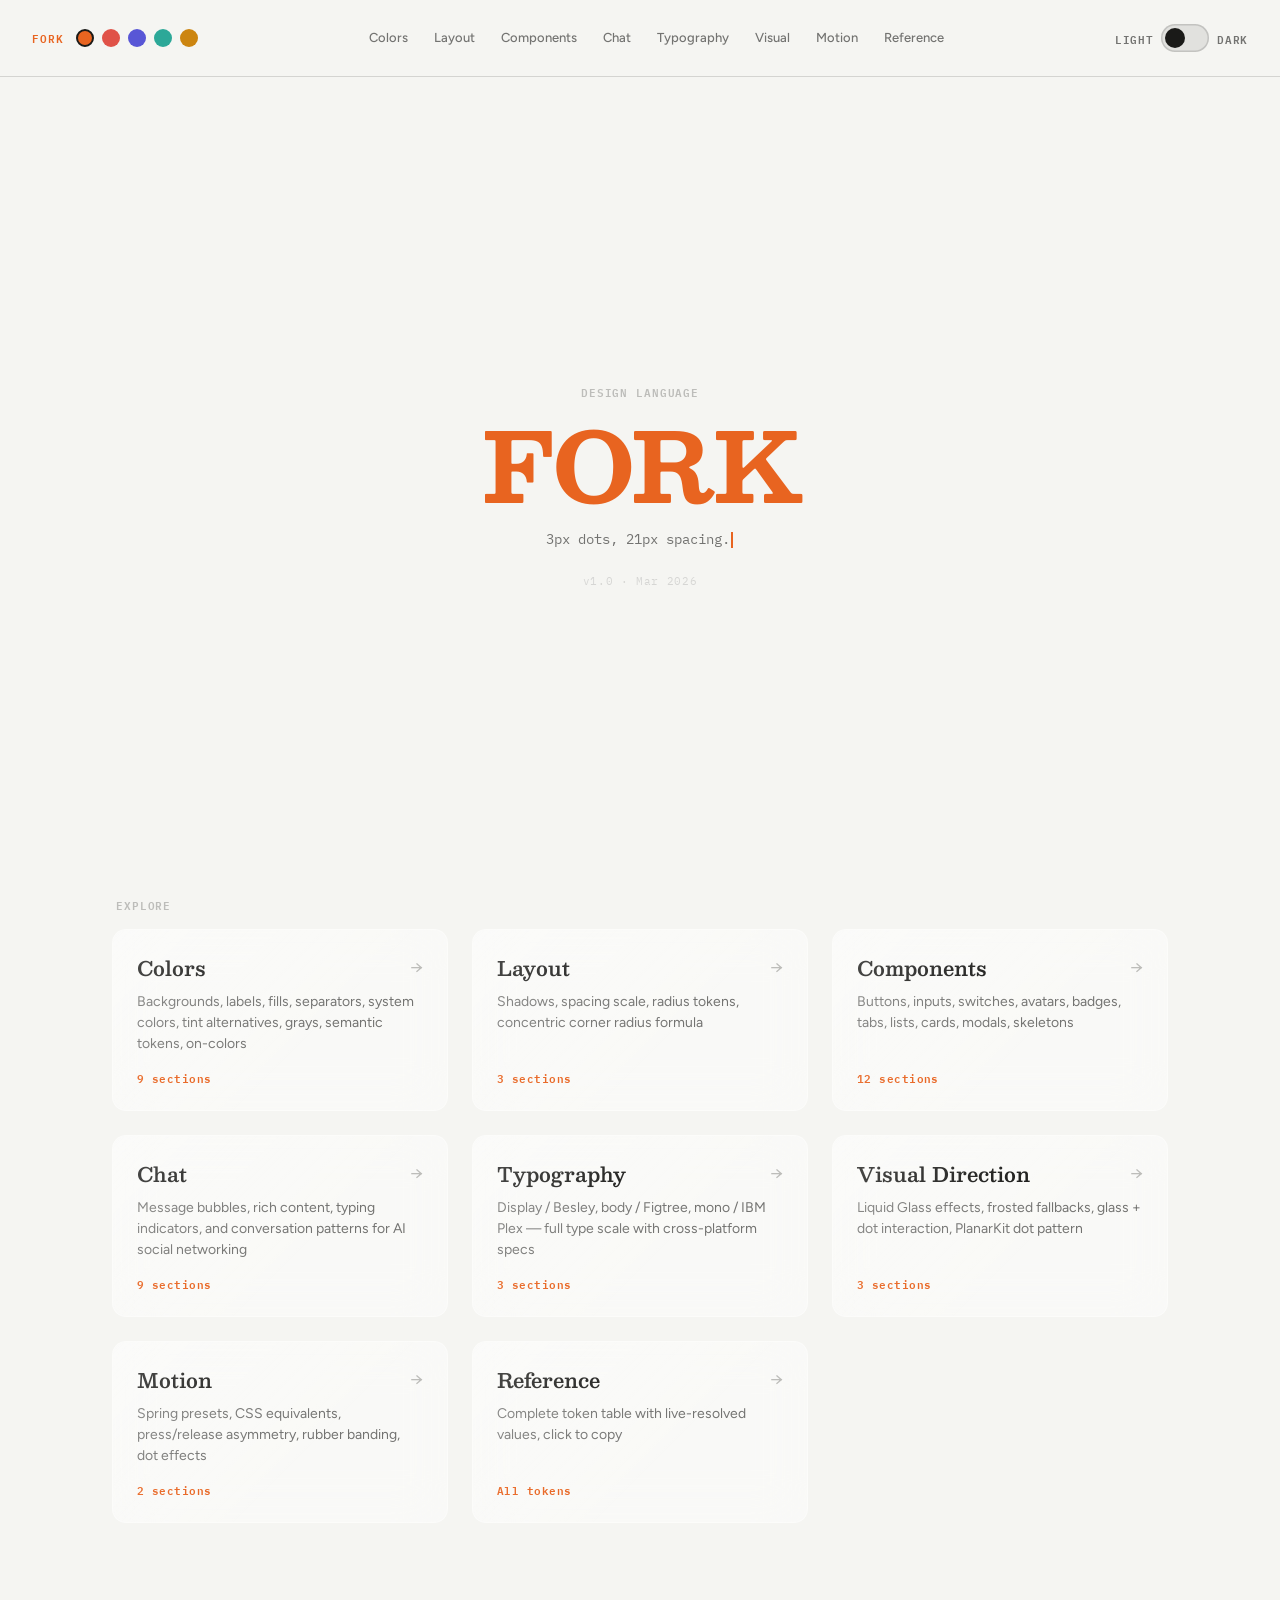
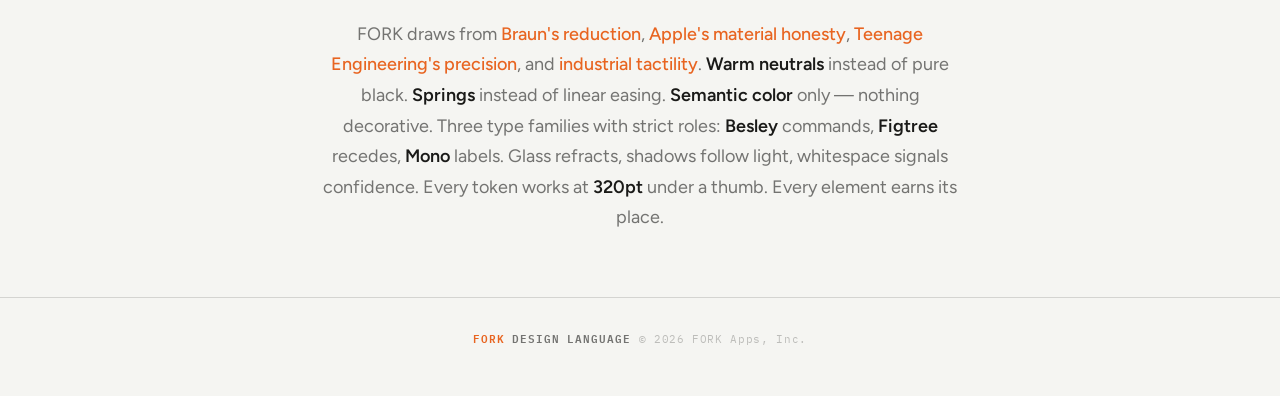
==== index.html @ 1e0029e0 "Landing page hero redesign + header restructure + DNA section - Full-viewport hero with Besley title" ====
<!DOCTYPE html>
<html lang="en" data-theme="light">
<head>
<meta charset="UTF-8">
<meta name="viewport" content="width=device-width, initial-scale=1.0, viewport-fit=cover">
<title>FORK Design Language — iOS + Android + Web</title>
<meta name="description" content="FORK design language — colors, typography, components, motion, and interaction patterns for iOS, Android, and Web.">
<meta name="theme-color" content="#F5F5F2" media="(prefers-color-scheme: light)">
<meta name="theme-color" content="#1A1A18" media="(prefers-color-scheme: dark)">
<link href="https://fonts.googleapis.com/css2?family=Besley:ital,wght@0,400..900;1,400..900&family=Figtree:ital,wght@0,300..700;1,300..700&family=IBM+Plex+Mono:wght@400;500;600;700&display=swap" rel="stylesheet">
<link rel="stylesheet" href="styles.css">
<script>(function(){var t=localStorage.getItem('te-theme');if(!t){t=window.matchMedia('(prefers-color-scheme:dark)').matches?'dark':'light'}document.documentElement.setAttribute('data-theme',t)})()</script>
</head>
<body>

<a href="#main-content" class="skip-link">Skip to content</a>

<canvas id="landing-planar" class="planar-fullscreen" aria-hidden="true"></canvas>

<div class="header">
  <div class="header-left">
    <a href="index.html" class="header-title"><span class="header-title-accent">FORK</span></a>
    <div class="tint-picker" id="tint-picker"></div>
  </div>
  <nav class="top-nav" aria-label="Main navigation">
    <a class="top-nav-link" href="pages/colors.html">Colors</a>
    <a class="top-nav-link" href="pages/layout.html">Layout</a>
    <a class="top-nav-link" href="pages/components.html">Components</a>
    <a class="top-nav-link" href="pages/chat.html">Chat</a>
    <a class="top-nav-link" href="pages/typography.html">Typography</a>
    <a class="top-nav-link" href="pages/visual-direction.html">Visual</a>
    <a class="top-nav-link" href="pages/motion.html">Motion</a>
    <a class="top-nav-link" href="pages/reference.html">Reference</a>
  </nav>
  <div class="header-controls">
    <button class="toggle" onclick="toggleTheme()" aria-label="Toggle theme">
      <span class="toggle-label">Light</span>
      <div class="toggle-track"></div>
      <span class="toggle-label">Dark</span>
    </button>
  </div>
</div>

<main id="main-content">
  <div class="landing-hero">
    <div class="landing-hero-inner">
      <div class="landing-overline">Design Language</div>
      <h1 class="landing-title"><span class="landing-title-accent">FORK</span></h1>
      <div class="landing-typewriter" aria-live="polite" aria-label="Design language topics">
        <span class="landing-typewriter-text" id="typewriter-text"></span><span class="landing-typewriter-cursor" aria-hidden="true"></span>
      </div>
      <div class="landing-version">v1.0 · Mar 2026</div>
    </div>
  </div>

  <div class="landing-container">
  <h2 class="landing-section-overline">Explore</h2>
  <div class="landing-grid">
    <a href="pages/colors.html" class="landing-card" aria-label="Colors — Backgrounds, labels, fills, separators, system colors, tint alternatives, grays, semantic tokens, on-colors">
      <div class="landing-card-label">Colors</div>
      <div class="landing-card-desc">Backgrounds, labels, fills, separators, system colors, tint alternatives, grays, semantic tokens, on-colors</div>
      <div class="landing-card-count">9 sections</div>
    </a>
    <a href="pages/layout.html" class="landing-card" aria-label="Layout — Shadows, spacing scale, radius tokens, concentric corner radius formula">
      <div class="landing-card-label">Layout</div>
      <div class="landing-card-desc">Shadows, spacing scale, radius tokens, concentric corner radius formula</div>
      <div class="landing-card-count">3 sections</div>
    </a>
    <a href="pages/components.html" class="landing-card" aria-label="Components — Buttons, inputs, switches, avatars, badges, tabs, lists, cards, modals, skeletons">
      <div class="landing-card-label">Components</div>
      <div class="landing-card-desc">Buttons, inputs, switches, avatars, badges, tabs, lists, cards, modals, skeletons</div>
      <div class="landing-card-count">12 sections</div>
    </a>
    <a href="pages/chat.html" class="landing-card" aria-label="Chat — Message bubbles, rich content, typing indicators, and conversation patterns">
      <div class="landing-card-label">Chat</div>
      <div class="landing-card-desc">Message bubbles, rich content, typing indicators, and conversation patterns for AI social networking</div>
      <div class="landing-card-count">9 sections</div>
    </a>
    <a href="pages/typography.html" class="landing-card" aria-label="Typography — Display / Besley, body / Figtree, mono / IBM Plex, full type scale with cross-platform specs">
      <div class="landing-card-label">Typography</div>
      <div class="landing-card-desc">Display / Besley, body / Figtree, mono / IBM Plex — full type scale with cross-platform specs</div>
      <div class="landing-card-count">3 sections</div>
    </a>
    <a href="pages/visual-direction.html" class="landing-card" aria-label="Visual Direction — Liquid Glass effects, frosted fallbacks, glass + dot interaction, PlanarKit dot pattern">
      <div class="landing-card-label">Visual Direction</div>
      <div class="landing-card-desc">Liquid Glass effects, frosted fallbacks, glass + dot interaction, PlanarKit dot pattern</div>
      <div class="landing-card-count">3 sections</div>
    </a>
    <a href="pages/motion.html" class="landing-card" aria-label="Motion — Spring presets, CSS equivalents, press/release asymmetry, rubber banding, dot effects">
      <div class="landing-card-label">Motion</div>
      <div class="landing-card-desc">Spring presets, CSS equivalents, press/release asymmetry, rubber banding, dot effects</div>
      <div class="landing-card-count">2 sections</div>
    </a>
    <a href="pages/reference.html" class="landing-card" aria-label="Reference — Complete token table with live-resolved values, click to copy">
      <div class="landing-card-label">Reference</div>
      <div class="landing-card-desc">Complete token table with live-resolved values, click to copy</div>
      <div class="landing-card-count">All tokens</div>
    </a>
  </div>
  </div> <!-- /landing-container -->

  <div class="landing-dna-container">
    <p class="landing-dna">FORK draws from <span class="dna-accent">Braun's reduction</span>, <span class="dna-accent">Apple's material honesty</span>, <span class="dna-accent">Teenage Engineering's precision</span>, and <span class="dna-accent">industrial tactility</span>. <strong>Warm neutrals</strong> instead of pure black. <strong>Springs</strong> instead of linear easing. <strong>Semantic color</strong> only — nothing decorative. Three type families with strict roles: <strong>Besley</strong> commands, <strong>Figtree</strong> recedes, <strong>Mono</strong> labels. Glass refracts, shadows follow light, whitespace signals confidence. Every token works at <strong>320pt</strong> under a thumb. Every element earns its place.</p>
  </div>
</main>

<div class="footer">
  <div class="footer-inner">
    <div class="footer-brand">
      <span class="footer-brand-accent">FORK</span> Design Language
    </div>
    <div class="footer-meta">© 2026 FORK Apps, Inc.</div>
  </div>
</div>

<div class="toast" id="toast" aria-hidden="true">Copied</div>

<script src="planarkit.js"></script>
<script src="scripts.js"></script>
<script>
// Landing page — full-screen PlanarKit background
(function() {
  var cvs = document.getElementById('landing-planar');
  if (!cvs || !window.PlanarKit) return;
  var PK = window.PlanarKit;
  PK.syncColors();
  PK.installThemeObs();

  var sc = PK.create(cvs);
  sc.keepAlive = true;

  // All interaction tracked on document (canvas has pointer-events:none)
  // Events pass through to links/cards — no preventDefault on interactive elements
  var hoverField = null, activeField = null, holdTimer = null, downPos = null;
  function pos(e) {
    var r = cvs.getBoundingClientRect();
    var s = e.touches ? (e.touches[0] || e.changedTouches[0]) : e;
    return {x: s.clientX - r.left, y: s.clientY - r.top};
  }

  document.addEventListener('mousemove', function(e) {
    var p = pos(e);
    if (!hoverField) { hoverField = sc.addField(p.x, p.y, 'attract', 0.4, 0, true, 160, 0.3); }
    hoverField.x = p.x; hoverField.y = p.y;
    if (activeField && activeField !== hoverField) { activeField.x = p.x; activeField.y = p.y; }
    PK.wake(sc);
  });

  function onDown(e) {
    var p = pos(e); downPos = p;
    sc.addRipple(p.x, p.y, 1, 13, 10, 3);
    holdTimer = setTimeout(function() {
      holdTimer = null;
      if (hoverField) { hoverField.str = 0.8; activeField = hoverField; }
      else if (downPos) { activeField = sc.addField(downPos.x, downPos.y, 'attract', 0.8, 0, true, 180, 0.3); }
      PK.wake(sc);
    }, 300);
    PK.wake(sc);
  }

  function onUp() {
    if (holdTimer) { clearTimeout(holdTimer); holdTimer = null; }
    if (activeField) {
      if (activeField === hoverField) hoverField.str = 0.4;
      else { activeField.held = false; activeField.life = 0; }
      activeField = null;
    }
    downPos = null;
  }

  document.addEventListener('mousedown', onDown);
  document.addEventListener('mouseup', onUp);
  document.addEventListener('touchstart', onDown, {passive: true});
  document.addEventListener('touchend', onUp, {passive: true});
  document.addEventListener('touchcancel', onUp, {passive: true});

  // Ambient color waves
  var ambTimer = 0, ambNext = 4 + Math.random() * 6;
  var base = sc.step.bind(sc);
  sc.step = function(dt) {
    ambTimer += dt;
    if (ambTimer >= ambNext) {
      ambTimer = 0; ambNext = 4 + Math.random() * 6;
      var ax = sc.W * 0.1 + Math.random() * sc.W * 0.8;
      var ay = sc.H * 0.1 + Math.random() * sc.H * 0.8;
      var ac = PK.ambientPalette[Math.floor(Math.random() * PK.ambientPalette.length)];
      sc.addColorEffect(ax, ay, Math.random() > 0.5 ? 'bloom' : 'ring', ac, 2.5, Math.random() > 0.5 ? 200 : 120, 5);
    }
    return base(dt);
  };

  function resize() {
    sc.W = window.innerWidth; sc.H = window.innerHeight;
    cvs.width = Math.round(sc.W * sc.dpr); cvs.height = Math.round(sc.H * sc.dpr);
    sc.buildGrid(); sc.render(); PK.wake(sc);
  }
  window.addEventListener('resize', resize);
  new IntersectionObserver(function(ents) { ents.forEach(function(en) { if (en.isIntersecting) { PK.syncColors(); resize(); } }); }, {threshold: 0.01}).observe(cvs);
  resize();

  // Click on FORK title → PlanarKit ripple from title center
  var title = document.querySelector('.landing-title');
  if (title) {
    title.addEventListener('click', function() {
      var r = cvs.getBoundingClientRect();
      var t = title.getBoundingClientRect();
      var cx = t.left + t.width / 2 - r.left;
      var cy = t.top + t.height / 2 - r.top;
      sc.addRipple(cx, cy, 1.2, 15, 12, 4);
      PK.wake(sc);
    });
  }
})();

// Typewriter — character-by-character reveal with cursor
(function() {
  var el = document.getElementById('typewriter-text');
  if (!el) return;
  var phrases = [
    '#1A1A18, not #000000.',
    '42px Besley Bold.',
    'cubic-bezier(0.2, 0, 0, 1)',
    '3px dots, 21px spacing.',
    'var(--tint): #E86420',
    '44pt minimum tap target.',
    'iOS \u00b7 Android \u00b7 Web'
  ];
  var pi = Math.floor(Math.random() * phrases.length), ci = 0, deleting = false, pause = 0;
  var typeSpeed = 52, deleteSpeed = 28, holdTime = 2200, pauseTime = 400;

  function tick() {
    if (pause > 0) { pause--; requestAnimationFrame(tick); return; }
    var phrase = phrases[pi];
    if (!deleting) {
      ci++;
      el.textContent = phrase.substring(0, ci);
      if (ci >= phrase.length) { pause = Math.round(holdTime / 16); deleting = true; }
      else { setTimeout(tick, typeSpeed + Math.random() * 30); return; }
    } else {
      ci--;
      el.textContent = phrase.substring(0, ci);
      if (ci <= 0) {
        deleting = false;
        pi = (pi + 1) % phrases.length;
        pause = Math.round(pauseTime / 16);
      } else { setTimeout(tick, deleteSpeed + Math.random() * 12); return; }
    }
    requestAnimationFrame(tick);
  }
  tick();
})();
</script>
</body>
</html>
---- styles.css ----
/* ── Reset ── */
*, *::before, *::after { margin: 0; padding: 0; box-sizing: border-box; }

/* ── Skip Link ── */
.skip-link {
  position: absolute;
  top: -100%;
  left: var(--space16);
  padding: var(--space8) var(--space16);
  background: var(--tint);
  color: var(--onLight);
  border-radius: var(--radius6);
  z-index: 200;
  font-family: var(--fontBody);
  font-size: var(--typeFootnote);
  font-weight: 600;
  text-decoration: none;
}

.skip-link:focus {
  top: var(--space8);
}

/* ── No Transition (instant theme toggle) ── */
.no-transition,
.no-transition *,
.no-transition *::before,
.no-transition *::after {
  transition-duration: 0s !important;
}
/* Toggle thumb should still animate with spring during theme change */
.no-transition .toggle-track::after {
  transition-duration: 0.4s !important;
}

/* ── Light Theme ── */
:root, [data-theme="light"] {
  /* Backgrounds — Base */
  --systemBackground: #FFFFFF;
  --secondarySystemBackground: #F5F5F2;
  --tertiarySystemBackground: #EAEAE6;

  /* Backgrounds — Elevated */
  --systemBackgroundElevated: #FFFFFF;
  --secondarySystemBackgroundElevated: #F5F5F2;
  --tertiarySystemBackgroundElevated: #EAEAE6;

  /* Backgrounds — Grouped */
  --systemGroupedBackground: #F5F5F2;
  --secondarySystemGroupedBackground: #FFFFFF;
  --tertiarySystemGroupedBackground: #F5F5F2;

  /* Backgrounds — Grouped Elevated */
  --systemGroupedBackgroundElevated: #F5F5F2;
  --secondarySystemGroupedBackgroundElevated: #FFFFFF;
  --tertiarySystemGroupedBackgroundElevated: #F5F5F2;

  /* Labels */
  --label: #1A1A18;
  --secondaryLabel: #737371;
  --tertiaryLabel: #BDBDBA;
  --quaternaryLabel: #D6D6D4;

  /* Fills */
  --systemFill: rgba(26, 26, 24, 0.09);
  --secondarySystemFill: rgba(26, 26, 24, 0.065);
  --tertiarySystemFill: rgba(26, 26, 24, 0.04);
  --quaternarySystemFill: rgba(26, 26, 24, 0.02);

  /* Separators */
  --separator: rgba(26, 26, 24, 0.15);
  --opaqueSeparator: #D4D4D0;

  /* System Colors */
  --systemRed: #CE2021;
  --systemOrange: #FA5B1C;
  --systemYellow: #E5AC00;
  --systemGreen: #1AA167;
  --systemBlue: #1270B8;
  --systemPink: #FF106A;
  --systemGray: #8E8E8C;
  --systemGray2: #AEAEAC;
  --systemGray3: #C7C7C4;
  --systemGray4: #D1D1CE;
  --systemGray5: #E0E0DC;
  --systemGray6: #F0F0EC;

  /* On-Colors (text on filled backgrounds) */
  --onLight: #FFFFFF;
  --onDark: #1A1A18;

  /* Tint */
  --tint: #E86420;

  /* Tint Alternatives */
  --tintOrange: #E86420;
  --tintCoral: #E05248;
  --tintIndigo: #5856D6;
  --tintTeal: #2CA898;
  --tintAmber: #CC8510;

  /* Semantic */
  --link: #1270B8;
  --destructive: #CE2021;
  --success: #1AA167;
  --warning: #E5AC00;
  --disabled: #C7C7C4;
  --disabledLabel: #AEAEAC;
  --selection: rgba(232, 100, 32, 0.14);
  --badge: #CE2021;
  --skeleton: rgba(26, 26, 24, 0.06);

  /* Shadows — soft, diffuse */
  --shadowSmall: 0 1px 4px rgba(26, 26, 24, 0.03), 0 1px 2px rgba(26, 26, 24, 0.02);
  --shadowMedium: 0 4px 16px rgba(26, 26, 24, 0.04), 0 2px 4px rgba(26, 26, 24, 0.02);
  --shadowLarge: 0 12px 48px rgba(26, 26, 24, 0.06), 0 4px 12px rgba(26, 26, 24, 0.02);

  /* Dot Pattern */
  --dotIdle: rgba(26, 26, 24, 0.05);
  --dotTap: rgba(26, 26, 24, 0.17);
  --dotField: rgba(26, 26, 24, 0.30);

  /* Spacing */
  --space2: 2px;
  --space4: 4px;
  --space8: 8px;
  --space12: 12px;
  --space16: 16px;
  --space24: 24px;
  --space32: 32px;
  --space48: 48px;
  --space64: 64px;

  /* Radius — use with cornerCurve: continuous */
  --radius6: 6px;
  --radius10: 10px;
  --radius14: 14px;
  --radius20: 20px;
  --radius24: 24px;
  --radiusFull: 9999px;

  /* Chat — bubble geometry */
  --chatBubbleRadius: 18px;
  --chatTailRadius: 6px;

  /* Border — softer than separator, for card/component outlines */
  --border: rgba(26, 26, 24, 0.08);

  /* Motion — timing functions */
  --easeFluent: cubic-bezier(0.2, 0, 0, 1);
  --easeSpring: cubic-bezier(0.34, 1.56, 0.64, 1);
  --easeStandard: cubic-bezier(0.4, 0, 0.2, 1);

  /* Typography — font families */
  --fontDisplay: 'Besley', serif;
  --fontBody: 'Figtree', sans-serif;
  --fontMono: 'IBM Plex Mono', monospace;

  /* Typography Scale — sizes (single source of truth for the type scale) */
  --typeXlTitle2: 42px;
  --typeXlTitle: 36px;
  --typeLargeTitle: 34px;
  --typeTitle1: 28px;
  --typeTitle2: 22px;
  --typeTitle3: 20px;
  --typeHeadline: 17px;
  --typeBody: 18px;
  --typeCallout: 17px;
  --typeSubheadline: 16px;
  --typeFootnote: 14px;
  --typeCaption1: 13px;
  --typeCaption2: 12px;
  --typeCode: 14px;
  --typeOverline: 11px;

  /* Text shadow — for light text on colored fills */
  --textShadowOnFill: 0 1px 3px rgba(26, 26, 24, 0.3);

  /* Glass — specular highlight (white light source) */
  --glassSpecular: rgba(255, 255, 255, 0.25);
  --glassSpecularEdge: rgba(255, 255, 255, 0.05);
  --glassHighlight: rgba(255, 255, 255, 0.5);
  --glassShadow: rgba(26, 26, 24, 0.06);

  /* Glass card surfaces — liquid glass tier */
  --glassCardBg: rgba(255, 255, 255, 0.45);
  --glassCardBorder: rgba(255, 255, 255, 0.35);

  /* Glass card surfaces — frosted fallback tier */
  --glassFrostedBg: rgba(255, 255, 255, 0.28);
  --glassFrostedBorder: rgba(255, 255, 255, 0.2);

  /* Layout */
  --containerMaxWidth: 1120px;
  --headerHeight: 76px;

  /* Dot grid */
  --dotGridSize: 21px;
  --dotGridOffset: 10.5px;
  --dotRadius: 1.5px;

}

/* ── Dark Theme ── */
[data-theme="dark"] {
  /* Backgrounds — Base */
  --systemBackground: #1A1A18;
  --secondarySystemBackground: #252524;
  --tertiarySystemBackground: #323230;

  /* Backgrounds — Elevated */
  --systemBackgroundElevated: #252524;
  --secondarySystemBackgroundElevated: #323230;
  --tertiarySystemBackgroundElevated: #3E3E3C;

  /* Backgrounds — Grouped */
  --systemGroupedBackground: #141412;
  --secondarySystemGroupedBackground: #1A1A18;
  --tertiarySystemGroupedBackground: #252524;

  /* Backgrounds — Grouped Elevated */
  --systemGroupedBackgroundElevated: #1A1A18;
  --secondarySystemGroupedBackgroundElevated: #252524;
  --tertiarySystemGroupedBackgroundElevated: #323230;

  /* Labels */
  --label: #F5F5F2;
  --secondaryLabel: #9E9E9C;
  --tertiaryLabel: #545452;
  --quaternaryLabel: #3E3E3C;

  /* Fills */
  --systemFill: rgba(245, 245, 242, 0.11);
  --secondarySystemFill: rgba(245, 245, 242, 0.08);
  --tertiarySystemFill: rgba(245, 245, 242, 0.05);
  --quaternarySystemFill: rgba(245, 245, 242, 0.03);

  /* Separators */
  --separator: rgba(245, 245, 242, 0.15);
  --opaqueSeparator: #3E3E3C;

  /* System Colors */
  --systemRed: #E84142;
  --systemOrange: #FF6D33;
  --systemYellow: #FFD03A;
  --systemGreen: #22C07A;
  --systemBlue: #1A8DE0;
  --systemPink: #FF3380;
  --systemGray: #9E9E9C;
  --systemGray2: #7C7C7A;
  --systemGray3: #5A5A58;
  --systemGray4: #484846;
  --systemGray5: #3A3A38;
  --systemGray6: #282826;

  /* On-Colors (text on filled backgrounds) — invariant across themes */
  --onLight: #FFFFFF;
  --onDark: #1A1A18;

  /* Tint */
  --tint: #F07030;

  /* Tint Alternatives */
  --tintOrange: #F07030;
  --tintCoral: #F06060;
  --tintIndigo: #7B79FF;
  --tintTeal: #38C8B8;
  --tintAmber: #E8A028;

  /* Semantic */
  --link: #1A8DE0;
  --destructive: #E84142;
  --success: #22C07A;
  --warning: #FFD03A;
  --disabled: #484846;
  --disabledLabel: #5A5A58;
  --selection: rgba(240, 112, 48, 0.18);
  --badge: #E84142;
  --skeleton: rgba(245, 245, 242, 0.06);

  /* Shadows — warm base, higher opacity for dark surfaces */
  --shadowSmall: 0 1px 4px rgba(20, 20, 18, 0.16), 0 1px 2px rgba(20, 20, 18, 0.10);
  --shadowMedium: 0 4px 16px rgba(20, 20, 18, 0.22), 0 2px 4px rgba(20, 20, 18, 0.10);
  --shadowLarge: 0 12px 48px rgba(20, 20, 18, 0.28), 0 4px 12px rgba(20, 20, 18, 0.10);

  /* Dot Pattern */
  --dotIdle: rgba(245, 245, 242, 0.02);
  --dotTap: rgba(245, 245, 242, 0.10);
  --dotField: rgba(245, 245, 242, 0.18);

  /* Border */
  --border: rgba(245, 245, 242, 0.08);

  /* Glass — specular highlight */
  --glassSpecular: rgba(255, 255, 255, 0.08);
  --glassSpecularEdge: rgba(255, 255, 255, 0.02);
  --glassHighlight: rgba(255, 255, 255, 0.06);
  --glassShadow: rgba(20, 20, 18, 0.3);

  /* Text shadow — for light text on colored fills (dark mode: higher opacity) */
  --textShadowOnFill: 0 1px 3px rgba(20, 20, 18, 0.45);

  /* Glass card surfaces — liquid glass tier */
  --glassCardBg: rgba(255, 255, 255, 0.06);
  --glassCardBorder: rgba(255, 255, 255, 0.08);

  /* Glass card surfaces — frosted fallback tier */
  --glassFrostedBg: rgba(255, 255, 255, 0.04);
  --glassFrostedBorder: rgba(255, 255, 255, 0.06);

}

/* ── Typography Utilities ── */
/* Reusable type scale classes — use in HTML to apply scale steps directly */
.text-overline {
  font-family: var(--fontMono);
  font-size: var(--typeOverline);
  font-weight: 600;
  letter-spacing: 0.08em;
  text-transform: uppercase;
  line-height: 1.2;
}

/* ── Tag ── */
.tag {
  display: inline-flex;
  align-items: center;
  font-family: var(--fontMono);
  font-size: var(--typeOverline);
  font-weight: 700;
  letter-spacing: 0.06em;
  text-transform: uppercase;
  padding: var(--space2) var(--space8);
  border-radius: var(--radius6);
  vertical-align: baseline;
  position: relative;
  top: -0.1em;
  line-height: 1.2;
  white-space: nowrap;
}

/* Filled — semantic color variants (tinted fill + colored text for contrast) */
.tag--ios { background: color-mix(in srgb, var(--systemBlue) 15%, transparent); color: var(--systemBlue); }
.tag--android { background: color-mix(in srgb, var(--systemGreen) 15%, transparent); color: var(--systemGreen); }
.tag--web { background: color-mix(in srgb, var(--systemOrange) 15%, transparent); color: var(--systemOrange); }
.tag--all { background: var(--systemFill); color: var(--secondaryLabel); }
.tag--tint { background: var(--tint); color: var(--onLight); }
.tag--destructive { background: var(--destructive); color: var(--onLight); }

/* Subtle — fill background, no bold color */
.tag--fill { background: var(--systemFill); color: var(--secondaryLabel); }

/* Outline — border only */
.tag--outline { background: transparent; color: var(--secondaryLabel); border: 1px solid var(--separator); }

/* ── Typography ── */
body {
  font-family: var(--fontBody);
  font-size: var(--typeFootnote); /* UI chrome at footnote size; content uses body token (18px) via .prose */
  line-height: 1.45;
  background: var(--systemGroupedBackground);
  color: var(--label);
  -webkit-font-smoothing: antialiased;
}

/* ── Header ── */
.header {
  position: sticky;
  top: 0;
  z-index: 100;
  display: flex;
  align-items: center;
  justify-content: space-between;
  gap: var(--space16);
  padding: var(--space16) max(var(--space32), env(safe-area-inset-right)) var(--space16) max(var(--space32), env(safe-area-inset-left));
  padding-top: max(var(--space16), env(safe-area-inset-top));
  /* Opaque surface — chrome is quiet, content is loud */
  background: var(--systemGroupedBackground);
  border-bottom: 1px solid var(--separator);
  transition: background 0.25s var(--easeFluent), border-color 0.25s var(--easeFluent);
}

.header-left {
  display: flex;
  align-items: center;
  gap: var(--space12);
  flex-shrink: 0;
}

.header-title {
  font-family: var(--fontMono);
  font-size: var(--typeOverline);
  font-weight: 600;
  letter-spacing: 0.08em;
  text-transform: uppercase;
  color: var(--label);
  text-decoration: none;
  flex-shrink: 0;
}

.header-title-accent {
  color: var(--tint);
}

a.header-title:hover {
  color: var(--label);
}

/* ── Top Navigation ── */
.top-nav {
  display: flex;
  align-items: center;
  gap: var(--space2);
}

.top-nav-link {
  font-family: var(--fontBody);
  font-size: var(--typeCaption1);
  font-weight: 500;
  color: var(--secondaryLabel);
  text-decoration: none;
  padding: var(--space12) var(--space12);
  min-height: 44px;
  display: inline-flex;
  align-items: center;
  border-radius: var(--radiusFull);
  transition: color 0.18s var(--easeStandard), background 0.18s var(--easeStandard);
  white-space: nowrap;
}

.top-nav-link:hover {
  color: var(--label);
  background: var(--systemFill);
}

.top-nav-link.active {
  color: var(--tint);
  font-weight: 600;
}

.header-controls {
  display: flex;
  align-items: center;
  gap: var(--space16);
  flex-shrink: 0;
}

/* ── Theme Toggle ── */
.toggle {
  display: flex;
  align-items: center;
  gap: var(--space8);
  font-family: var(--fontMono);
  font-size: var(--typeOverline);
  font-weight: 600;
  letter-spacing: 0.06em;
  text-transform: uppercase;
  color: var(--secondaryLabel);
  cursor: pointer;
  user-select: none;
  background: none;
  border: none;
  padding: var(--space8) 0;
  min-height: 44px;
}

.toggle:focus-visible {
  outline: none;
  box-shadow: 0 0 0 3px color-mix(in srgb, var(--systemBlue) 21%, transparent);
  border-radius: var(--radius6);
}

.toggle-track {
  position: relative;
  width: 48px;
  height: 28px;
  background: var(--systemFill);
  border-radius: var(--radiusFull);
  border: none;
  box-shadow: inset 0 0 0 1.5px var(--separator);
  transition: background 0.25s var(--easeFluent), box-shadow 0.25s var(--easeFluent);
}

.toggle-track::after {
  content: "";
  position: absolute;
  top: 4px;
  left: 4px;
  width: 20px;
  height: 20px;
  background: var(--label);
  border-radius: 50%;
  transition: transform 0.4s var(--easeSpring);
}

[data-theme="dark"] .toggle-track {
  background: var(--tint);
  box-shadow: none;
}

[data-theme="dark"] .toggle-track::after {
  transform: translateX(20px);
  background: var(--onLight);
}

/* ── Tint Picker ── */
.tint-picker {
  display: flex;
  align-items: center;
  gap: var(--space8);
}

.tint-dot {
  width: 18px;
  height: 18px;
  border-radius: 50%;
  border: 2px solid transparent;
  cursor: pointer;
  transition: border-color 0.18s var(--easeStandard), transform 0.18s var(--easeStandard);
  position: relative;
  /* 44px min tap target via invisible hit area */
  padding: 0;
}

.tint-dot::before {
  content: "";
  position: absolute;
  top: 50%;
  left: 50%;
  width: 44px;
  height: 44px;
  transform: translate(-50%, -50%);
}

.tint-dot:hover { transform: scale(1.15); }
.tint-dot:focus-visible { outline: none; box-shadow: 0 0 0 3px color-mix(in srgb, var(--systemBlue) 21%, transparent); }
.tint-dot.active { border-color: var(--label); }

/* ── Layout ── */
.page-layout {
  display: flex;
  min-height: 100vh;
}

.page-main {
  flex: 1;
  display: flex;
  flex-direction: column;
  min-width: 0;
}

.sidebar {
  position: sticky;
  top: var(--headerHeight);
  align-self: flex-start;
  width: 220px;
  min-width: 220px;
  height: calc(100vh - var(--headerHeight));
  overflow-y: auto;
  padding: var(--space16) var(--space12) var(--space32) var(--space12);
  border-right: 1px solid var(--separator);
  background: var(--systemGroupedBackground);
  transition: background 0.25s var(--easeFluent), border-color 0.25s var(--easeFluent);
  scrollbar-width: none;
  -ms-overflow-style: none;
}

.sidebar::-webkit-scrollbar { display: none; }

.sidebar-group {
  margin-bottom: var(--space16);
}

.sidebar-group-label {
  font-family: var(--fontMono);
  font-size: var(--typeOverline);
  font-weight: 600;
  letter-spacing: 0.08em;
  text-transform: uppercase;
  color: var(--secondaryLabel);
  padding: var(--space4) var(--space8);
  margin-bottom: var(--space2);
}

.sidebar-link {
  display: flex;
  align-items: center;
  font-family: var(--fontBody);
  font-size: var(--typeCaption1);
  font-weight: 400;
  color: var(--secondaryLabel);
  text-decoration: none;
  padding: var(--space8) var(--space8);
  min-height: 44px;
  border-radius: var(--radius6);
  transition: color 0.18s var(--easeStandard), background 0.18s var(--easeStandard);
  line-height: 1.4;
  letter-spacing: 0.01em;
}

.sidebar-link:hover {
  color: var(--label);
  background: var(--systemFill);
}

.sidebar-link.active {
  color: var(--tint);
  font-weight: 600;
}

.sidebar-link--nested {
  padding-left: var(--space24);
  font-size: var(--typeCaption2);
  min-height: 44px;
}

.container {
  flex: 1;
  max-width: var(--containerMaxWidth);
  margin: 0 auto;
  padding: var(--space32);
  min-width: 0;
  width: 100%;
}

.section {
  margin-bottom: var(--space48);
  scroll-margin-top: calc(var(--headerHeight) + var(--space16));
}

.page-title {
  font-family: var(--fontDisplay);
  font-size: var(--typeTitle1);
  font-weight: 700;
  color: var(--label);
  line-height: 1.21;
  letter-spacing: -0.01em;
  margin-bottom: var(--space8);
}

.page-subtitle {
  font-family: var(--fontBody);
  font-size: var(--typeSubheadline);
  color: var(--secondaryLabel);
  line-height: 1.5;
  margin-bottom: var(--space48);
}

.section-title {
  font-family: var(--fontDisplay);
  font-size: var(--typeTitle3);
  font-weight: 600;
  line-height: 1.3;
  letter-spacing: 0;
  text-transform: none;
  color: var(--label);
  margin-bottom: var(--space16);
}

@media (max-width: 900px) {
  .sidebar { display: none; }
  .header {
    flex-wrap: wrap;
    padding: max(var(--space12), env(safe-area-inset-top)) max(var(--space16), env(safe-area-inset-right)) var(--space12) max(var(--space16), env(safe-area-inset-left));
    gap: var(--space8);
  }
  /* Header wraps at mobile — extra scroll-margin to account for taller nav */
  .section {
    scroll-margin-top: calc(var(--headerHeight) + var(--space48));
  }
  .top-nav {
    order: 3;
    width: 100%;
    overflow-x: auto;
    -webkit-overflow-scrolling: touch;
    scrollbar-width: none;
    gap: var(--space2);
    padding-top: var(--space4);
    mask-image: linear-gradient(to right, black calc(100% - 32px), transparent);
    -webkit-mask-image: linear-gradient(to right, black calc(100% - 32px), transparent);
  }
  .top-nav::-webkit-scrollbar { display: none; }
  .container {
    padding: var(--space24) max(var(--space16), env(safe-area-inset-right)) var(--space24) max(var(--space16), env(safe-area-inset-left));
  }
  .landing-hero {
    min-height: calc(70vh - 60px);
    min-height: calc(70dvh - 60px);
  }
  .landing-title {
    font-size: clamp(36px, 12vw, 64px);
  }
  .landing-container {
    padding: 0 max(var(--space16), env(safe-area-inset-right)) var(--space32) max(var(--space16), env(safe-area-inset-left));
  }
}

@media (max-width: 720px) {
  .section {
    margin-bottom: var(--space32);
  }
  .page-subtitle {
    margin-bottom: var(--space32);
  }
}

/* ── Card ── */
.card {
  background: var(--secondarySystemGroupedBackground);
  border: 1px solid var(--border);
  border-radius: var(--radius14);
  overflow: hidden;
  box-shadow: var(--shadowSmall);
  transition: background 0.25s var(--easeFluent), border-color 0.25s var(--easeFluent), box-shadow 0.25s var(--easeFluent);
}

.card + .card {
  margin-top: var(--space12);
}
.card-grid .card + .card {
  margin-top: 0;
}

/* ── Swatch Row ── */
.swatch-row {
  display: flex;
  align-items: center;
  padding: 0 var(--space24);
  height: 56px;
  border-bottom: 1px solid var(--separator);
  transition: background 0.18s var(--easeStandard);
  cursor: pointer;
}

.swatch-row:last-child {
  border-bottom: none;
}

.swatch-row:focus-visible {
  outline: none;
  box-shadow: inset 0 0 0 2px color-mix(in srgb, var(--systemBlue) 21%, transparent);
}

.swatch-row:hover {
  background: var(--quaternarySystemFill);
}

.swatch-color {
  width: 32px;
  height: 32px;
  border-radius: var(--radius10);
  flex-shrink: 0;
  border: 1px solid var(--border);
  position: relative;
  cursor: pointer;
  transition: transform 0.18s var(--easeStandard);
}

.swatch-color:hover {
  transform: scale(1.1);
}

.swatch-color.checkerboard {
  background-image:
    linear-gradient(45deg, var(--systemGray3) 25%, transparent 25%),
    linear-gradient(-45deg, var(--systemGray3) 25%, transparent 25%),
    linear-gradient(45deg, transparent 75%, var(--systemGray3) 75%),
    linear-gradient(-45deg, transparent 75%, var(--systemGray3) 75%);
  background-size: 8px 8px;
  background-position: 0 0, 0 4px, 4px -4px, -4px 0px;
}

.swatch-color .inner {
  position: absolute;
  inset: 0;
  border-radius: var(--radius10);
}

.swatch-info {
  flex: 1;
  margin-left: var(--space16);
  display: flex;
  align-items: baseline;
  gap: var(--space8);
}

.swatch-name {
  font-family: var(--fontMono);
  font-size: var(--typeCaption1);
  font-weight: 600;
  color: var(--label);
  white-space: nowrap;
}

.swatch-value {
  font-family: var(--fontMono);
  font-size: var(--typeOverline);
  color: var(--secondaryLabel);
  margin-left: auto;
  white-space: nowrap;
  cursor: pointer;
  padding: var(--space2) var(--space4);
  border-radius: var(--radius6);
  transition: background 0.18s var(--easeStandard), color 0.18s var(--easeStandard);
}

.swatch-value:hover {
  background: var(--systemFill);
  color: var(--secondaryLabel);
}

.swatch-value.copied {
  background: var(--tint);
  color: var(--onLight);
}

/* ── Background Context Cards ── */
.context-grid {
  display: grid;
  grid-template-columns: repeat(2, 1fr);
  gap: var(--space12);
}

@media (max-width: 720px) {
  .context-grid {
    grid-template-columns: 1fr;
  }
}

.context-card {
  border-radius: var(--radius14);
  border: 1px solid var(--border);
  overflow: hidden;
  transition: border-color 0.25s var(--easeFluent);
}

.context-label {
  font-family: var(--fontMono);
  font-size: var(--typeOverline);
  font-weight: 600;
  letter-spacing: 0.08em;
  text-transform: uppercase;
  padding: var(--space12) var(--space16) var(--space8);
  color: var(--secondaryLabel);
}

.context-layer {
  margin: 0 var(--space12) var(--space12);
  border-radius: var(--radius14);
  padding: var(--space12);
  transition: background 0.25s var(--easeFluent);
}

.context-layer .context-layer {
  margin: var(--space8) 0 0;
  border-radius: var(--radius10);
  padding: var(--space12);
}

.context-layer .context-layer .context-layer {
  margin: var(--space8) 0 0;
  border-radius: var(--radius6);
  padding: var(--space12);
}

.layer-label {
  font-size: var(--typeCaption2);
  font-weight: 600;
  color: var(--secondaryLabel);
  letter-spacing: 0.01em;
  margin-bottom: var(--space2);
}

.layer-token {
  font-family: var(--fontMono);
  font-size: var(--typeOverline);
  color: var(--tertiaryLabel);
}

/* ── Separator Preview ── */
.separator-preview {
  padding: var(--space24);
}

.sep-line {
  height: 0;
  border: none;
  border-top-width: 1px;
  border-top-style: solid;
  margin: var(--space12) 0;
}

.sep-label {
  font-size: var(--typeCaption2);
  color: var(--tertiaryLabel);
  letter-spacing: 0.01em;
  margin-bottom: var(--space4);
}

/* ── Label Preview ── */
.label-preview {
  padding: var(--space24);
  display: flex;
  flex-direction: column;
  gap: var(--space8);
}

.label-sample {
  display: flex;
  justify-content: space-between;
  align-items: baseline;
}

.label-sample-text {
  font-size: var(--typeFootnote);
  font-weight: 500;
}

.label-sample-name {
  font-family: var(--fontMono);
  font-size: var(--typeOverline);
  color: var(--tertiaryLabel);
}

/* ── System Colors Grid ── */
.color-grid {
  display: grid;
  grid-template-columns: repeat(auto-fill, minmax(140px, 1fr));
  gap: var(--space8);
  padding: var(--space16);
}

.color-chip {
  height: 72px;
  border-radius: var(--radius10);
  display: flex;
  flex-direction: column;
  justify-content: flex-end;
  padding: var(--space12);
  cursor: pointer;
  transition: transform 0.18s var(--easeStandard), box-shadow 0.25s var(--easeFluent);
  position: relative;
  overflow: hidden;
}

.color-chip:hover {
  transform: translateY(-2px);
  box-shadow: var(--shadowMedium);
}

.color-chip:focus-visible {
  outline: none;
  box-shadow: inset 0 0 0 2px color-mix(in srgb, var(--systemBlue) 21%, transparent);
}

.color-chip:active {
  transform: scale(0.96);
}

.color-chip-name {
  font-family: var(--fontMono);
  font-size: var(--typeOverline);
  font-weight: 700;
  color: var(--onLight);
  text-shadow: var(--textShadowOnFill);
}

.color-chip-hex {
  font-family: var(--fontMono);
  font-size: var(--typeOverline);
  color: color-mix(in srgb, var(--onLight) 75%, transparent);
  text-shadow: var(--textShadowOnFill);
}

/* Light-background chips (Yellow, Amber, light grays) need dark text for contrast */
.color-chip--light-bg .color-chip-name,
.color-chip--light-bg .color-chip-hex {
  color: var(--onDark);
  text-shadow: none;
}
.color-chip--light-bg .color-chip-hex {
  color: color-mix(in srgb, var(--onDark) 65%, transparent);
}

/* ── Gray Scale ── */
.gray-labels {
  display: flex;
  justify-content: space-between;
  font-family: var(--fontMono);
  font-size: var(--typeOverline);
  color: var(--tertiaryLabel);
  padding: var(--space16) var(--space16) var(--space8);
}

.gray-labels span {
  padding: 0 var(--space4);
}

.gray-strip {
  display: flex;
  border-radius: var(--radius10);
  overflow: hidden;
  margin: 0 var(--space16) var(--space16);
  height: 48px;
}

.gray-strip-cell {
  flex: 1;
  display: flex;
  align-items: center;
  justify-content: center;
  font-family: var(--fontMono);
  font-size: var(--typeOverline);
  font-weight: 600;
  transition: flex 0.25s var(--easeFluent);
  cursor: pointer;
  position: relative;
}

.gray-strip-cell:focus-visible {
  outline: none;
  box-shadow: inset 0 0 0 2px color-mix(in srgb, var(--systemBlue) 21%, transparent);
}

.gray-strip-cell:hover {
  flex: 1.5;
}

.gray-strip-cell span {
  opacity: 0;
  transition: opacity 0.18s var(--easeStandard);
  color: var(--label);
  mix-blend-mode: difference;
}

.gray-strip-cell:hover span {
  opacity: 1;
}

/* ── Fill Preview ── */
.fills-contexts {
  display: grid;
  grid-template-columns: repeat(2, 1fr);
  gap: var(--space12);
}

@media (max-width: 720px) {
  .fills-contexts {
    grid-template-columns: 1fr;
  }
}

.fills-context-card {
  border-radius: var(--radius14);
  border: 1px solid var(--border);
  padding: var(--space16);
  transition: background 0.25s var(--easeFluent), border-color 0.25s var(--easeFluent);
}

.fills-context-label {
  font-family: var(--fontMono);
  font-size: var(--typeOverline);
  font-weight: 600;
  letter-spacing: 0.08em;
  text-transform: uppercase;
  color: var(--secondaryLabel);
  margin-bottom: var(--space12);
}

.fill-grid {
  display: grid;
  grid-template-columns: repeat(2, 1fr);
  gap: var(--space4);
}

.fill-chip {
  height: 52px;
  border-radius: var(--radius10);
  display: flex;
  flex-direction: column;
  justify-content: flex-end;
  padding: var(--space8) var(--space12);
  border: 1px solid var(--border);
}

.fill-chip-name {
  font-family: var(--fontMono);
  font-size: var(--typeOverline);
  font-weight: 600;
  color: var(--secondaryLabel);
}

/* ── Toast ── */
.toast {
  position: fixed;
  bottom: var(--space24);
  left: 50%;
  transform: translateX(-50%) translateY(80px);
  background: var(--label);
  color: var(--systemBackground);
  font-family: var(--fontMono);
  font-size: var(--typeOverline);
  font-weight: 600;
  letter-spacing: 0.04em;
  padding: var(--space8) var(--space16);
  border-radius: var(--radius10);
  pointer-events: none;
  opacity: 0;
  transition: transform 0.25s var(--easeSpring), opacity 0.25s var(--easeFluent);
  z-index: 999;
}

.toast.show {
  transform: translateX(-50%) translateY(0);
  opacity: 1;
}

/* ── Usage Hints ── */
.usage {
  margin-top: var(--space12);
  padding: var(--space24);
  background: var(--secondarySystemGroupedBackground);
  border: 1px solid var(--border);
  border-radius: var(--radius14);
  transition: background 0.25s var(--easeFluent), border-color 0.25s var(--easeFluent);
}

.usage-title {
  font-family: var(--fontMono);
  font-size: var(--typeOverline);
  font-weight: 600;
  letter-spacing: 0.08em;
  text-transform: uppercase;
  color: var(--secondaryLabel);
  margin-bottom: var(--space8);
}

.usage-list {
  list-style: none;
  display: flex;
  flex-direction: column;
  gap: var(--space4);
}

.usage-list li {
  font-family: var(--fontBody);
  font-size: var(--typeCaption1);
  line-height: 1.4;
  letter-spacing: 0.01em;
  color: var(--secondaryLabel);
}

.usage-list .token {
  font-family: var(--fontMono);
  font-weight: 600;
  color: var(--label);
}

.usage-list .dash {
  color: var(--tertiaryLabel);
  margin: 0 var(--space4);
}

/* ── Typography ── */
.type-section {
  margin-top: var(--space12);
}

.type-card {
  background: var(--secondarySystemGroupedBackground);
  border: 1px solid var(--border);
  border-radius: var(--radius14);
  padding: var(--space24);
  transition: background 0.25s var(--easeFluent), border-color 0.25s var(--easeFluent);
}

.type-card + .type-card {
  margin-top: var(--space12);
}

.type-card-header {
  display: flex;
  align-items: baseline;
  justify-content: space-between;
  margin-bottom: var(--space16);
  padding-bottom: var(--space12);
  border-bottom: 1px solid var(--separator);
}

.type-card-name {
  font-family: var(--fontMono);
  font-size: var(--typeOverline);
  font-weight: 600;
  letter-spacing: 0.08em;
  text-transform: uppercase;
  color: var(--secondaryLabel);
}

.type-card-meta {
  font-family: var(--fontMono);
  font-size: var(--typeOverline);
  color: var(--tertiaryLabel);
  letter-spacing: 0.02em;
}

.type-scale {
  display: flex;
  flex-direction: column;
  gap: var(--space12);
}

.type-row {
  display: flex;
  align-items: baseline;
  gap: var(--space16);
}

.type-row-label {
  flex-shrink: 0;
  width: 80px;
  font-size: var(--typeOverline);
  font-weight: 600;
  letter-spacing: 0.04em;
  color: var(--tertiaryLabel);
  text-align: right;
  font-family: var(--fontMono);
}

.type-row-sample {
  flex: 1;
  color: var(--label);
  line-height: 1.35;
}

.type-row-size {
  flex-shrink: 0;
  font-size: var(--typeOverline);
  color: var(--tertiaryLabel);
  font-family: var(--fontMono);
}

.type-body-compare {
  display: grid;
  grid-template-columns: repeat(2, 1fr);
  gap: var(--space12);
  margin-top: var(--space12);
}

@media (max-width: 720px) {
  .type-body-compare {
    grid-template-columns: 1fr;
  }
}

.type-body-option {
  background: var(--secondarySystemGroupedBackground);
  border: 1px solid var(--border);
  border-radius: var(--radius14);
  padding: var(--space24);
  transition: background 0.25s var(--easeFluent), border-color 0.25s var(--easeFluent);
}

.type-body-option-header {
  display: flex;
  align-items: baseline;
  justify-content: space-between;
  margin-bottom: var(--space12);
  padding-bottom: var(--space8);
  border-bottom: 1px solid var(--separator);
}

.type-body-option-name {
  font-family: var(--fontMono);
  font-size: var(--typeOverline);
  font-weight: 600;
  letter-spacing: 0.08em;
  text-transform: uppercase;
  color: var(--secondaryLabel);
}

.type-body-option-meta {
  font-family: var(--fontMono);
  font-size: var(--typeOverline);
  color: var(--tertiaryLabel);
}

.type-body-sample {
  color: var(--label);
  font-size: var(--typeFootnote);
  line-height: 1.45;
  letter-spacing: 0.01em;
}

.type-body-sample-secondary {
  color: var(--secondaryLabel);
  font-size: var(--typeCaption1);
  line-height: 1.5;
  margin-top: var(--space8);
}

/* ── Markdown Prose ── */
.prose {
  font-family: var(--fontBody);
  font-size: var(--typeBody);
  line-height: 1.6;
  color: var(--label);
  background: var(--secondarySystemGroupedBackground);
  border: 1px solid var(--border);
  border-radius: var(--radius14);
  padding: var(--space32);
  transition: background 0.25s var(--easeFluent), border-color 0.25s var(--easeFluent);
}

.prose h1, .prose h2, .prose h3, .prose h4 {
  font-family: var(--fontDisplay);
  color: var(--label);
  margin: 0;
}

.prose h1 {
  font-size: var(--typeLargeTitle);
  font-weight: 700;
  line-height: 1.18;
  margin-bottom: 0.6em;
}

.prose h2 {
  font-size: var(--typeTitle2);
  font-weight: 600;
  line-height: 1.25;
  margin-top: 1.6em;
  margin-bottom: 0.5em;
  padding-bottom: 0.3em;
  border-bottom: 1px solid var(--separator);
}

.prose h3 {
  font-size: var(--typeTitle3);
  font-weight: 600;
  line-height: 1.3;
  margin-top: 1.4em;
  margin-bottom: 0.4em;
}

.prose h4 {
  font-size: var(--typeHeadline);
  font-weight: 600;
  line-height: 1.35;
  margin-top: 1.2em;
  margin-bottom: 0.3em;
}

.prose p {
  margin: 0 0 1em;
}

.prose strong {
  font-weight: 600;
  color: var(--label);
}

.prose em {
  font-style: italic;
}

.prose a {
  color: var(--link);
  text-decoration: underline;
  text-decoration-color: color-mix(in srgb, var(--link) 40%, transparent);
  text-underline-offset: 2px;
  transition: text-decoration-color 0.18s var(--easeStandard);
}

.prose a:hover {
  text-decoration-color: var(--link);
}

.prose ul, .prose ol {
  margin: 0 0 1em;
  padding-left: 1.5em;
}

.prose li {
  margin-bottom: 0.35em;
}

.prose li::marker {
  color: var(--tertiaryLabel);
}

.prose code {
  font-family: var(--fontMono);
  font-size: var(--typeFootnote);
  font-weight: 500;
  color: var(--tint);
  background: var(--systemFill);
  padding: var(--space2) var(--space4);
  border-radius: var(--radius6);
}

.prose pre {
  margin: 0 0 1em;
  padding: var(--space16);
  background: var(--tertiarySystemBackground);
  border-radius: var(--radius10);
  overflow-x: auto;
  border: 1px solid var(--border);
}

.prose pre code {
  background: none;
  padding: 0;
  color: var(--label);
  font-size: var(--typeFootnote);
  font-weight: 400;
  line-height: 1.55;
}

.prose blockquote {
  margin: 0 0 1em;
  padding: var(--space12) var(--space16);
  border-left: 3px solid var(--tint);
  background: var(--quaternarySystemFill);
  border-radius: 0 var(--radius6) var(--radius6) 0;
  color: var(--secondaryLabel);
  font-style: italic;
}

.prose blockquote p:last-child {
  margin-bottom: 0;
}

.prose hr {
  border: none;
  border-top: 1px solid var(--separator);
  margin: 1.5em 0;
}

.prose table {
  width: 100%;
  border-collapse: collapse;
  margin: 0 0 1em;
  font-size: var(--typeSubheadline);
}

.prose table th {
  font-family: var(--fontMono);
  font-size: var(--typeOverline);
  font-weight: 700;
  letter-spacing: 0.06em;
  text-transform: uppercase;
  color: var(--secondaryLabel);
  text-align: left;
  padding: var(--space8) var(--space12);
  border-bottom: 2px solid var(--separator);
}

.prose table td {
  padding: var(--space8) var(--space12);
  border-bottom: 1px solid var(--separator);
  vertical-align: top;
}

.prose table tr:last-child td {
  border-bottom: none;
}

.prose img {
  max-width: 100%;
  border-radius: var(--radius10);
}

.prose .footnote {
  font-size: var(--typeFootnote);
  color: var(--secondaryLabel);
  line-height: 1.4;
  letter-spacing: 0.01em;
}

.prose del {
  text-decoration: line-through;
  color: var(--secondaryLabel);
}

.prose ul ul, .prose ol ul, .prose ul ol, .prose ol ol {
  margin-bottom: 0;
  margin-top: 0.25em;
}

.prose .task-list {
  list-style: none;
  padding-left: 0;
}

.prose .task-list li {
  display: flex;
  align-items: baseline;
  gap: var(--space8);
}

.prose .task-list input[type="checkbox"] {
  appearance: none;
  -webkit-appearance: none;
  width: 16px;
  height: 16px;
  border: 2px solid var(--tertiaryLabel);
  border-radius: 4px;
  flex-shrink: 0;
  position: relative;
  top: 2px;
  cursor: pointer;
  transition: background 0.18s var(--easeStandard), border-color 0.18s var(--easeStandard);
}

.prose .task-list input[type="checkbox"]:checked {
  background: var(--tint);
  border-color: var(--tint);
}

.prose .task-list input[type="checkbox"]:checked::after {
  content: "";
  position: absolute;
  left: 3px;
  top: 0px;
  width: 5px;
  height: 9px;
  border: solid var(--onLight);
  border-width: 0 2px 2px 0;
  transform: rotate(45deg);
}

.prose h5 {
  font-family: var(--fontDisplay);
  font-size: var(--typeSubheadline);
  font-weight: 600;
  line-height: 1.35;
  margin-top: 1em;
  margin-bottom: 0.3em;
  color: var(--label);
}

.prose h6 {
  font-family: var(--fontMono);
  font-size: var(--typeCaption2);
  font-weight: 600;
  letter-spacing: 0.04em;
  text-transform: uppercase;
  line-height: 1.4;
  margin-top: 1em;
  margin-bottom: 0.3em;
  color: var(--secondaryLabel);
}

.prose .overline {
  font-family: var(--fontMono);
  font-size: var(--typeOverline);
  font-weight: 600;
  letter-spacing: 0.08em;
  text-transform: uppercase;
  color: var(--secondaryLabel);
}

/* ── Cross-Platform Type Table ── */
.type-platform-table {
  width: 100%;
  border-collapse: collapse;
  font-family: var(--fontMono);
  font-size: var(--typeOverline);
  margin-top: var(--space16);
}

.type-platform-table th {
  font-size: var(--typeOverline);
  font-weight: 600;
  letter-spacing: 0.08em;
  text-transform: uppercase;
  color: var(--tertiaryLabel);
  text-align: left;
  padding: var(--space8) var(--space12);
  border-bottom: 1px solid var(--separator);
}

.type-platform-table td {
  padding: var(--space8) var(--space12);
  border-bottom: 1px solid var(--separator);
  color: var(--secondaryLabel);
  vertical-align: baseline;
}

.type-platform-table tr:last-child td {
  border-bottom: none;
}

.type-platform-table .token-name {
  font-weight: 600;
  color: var(--label);
}

.type-platform-table .diff {
  color: var(--tint);
  font-weight: 600;
}

/* ── Button Focus State ── */
.btn:focus-visible {
  outline: none;
  box-shadow: 0 0 0 3px color-mix(in srgb, var(--tint) 30%, transparent);
}

/* ── Liquid Glass Stage ── */
.glass-stage {
  position: relative;
  border-radius: var(--radius20);
  padding: var(--space48) var(--space32);
  display: grid;
  grid-template-columns: 1fr 1fr;
  gap: var(--space16);
  overflow: hidden;
  background: var(--secondarySystemBackground);
  border: 1px solid var(--border);
  min-height: 380px;
  box-shadow: var(--shadowLarge);
}

[data-theme="dark"] .glass-stage {
  background: var(--systemGroupedBackground);
}

/* Ambient light sources — hardcoded sizes/positions are intentional: decorative non-structural
   elements simulating physical light, not related to content layout or spacing */
.glass-glow {
  position: absolute;
  border-radius: 50%;
  pointer-events: none;
  transition: opacity 0.5s var(--easeFluent);
}

.glass-glow--tint {
  width: 320px;
  height: 320px;
  background: var(--tint);
  opacity: 0.15;
  filter: blur(80px);
  top: -80px;
  right: -60px;
}

.glass-glow--blue {
  width: 260px;
  height: 260px;
  background: var(--systemBlue);
  opacity: 0.10;
  filter: blur(70px);
  bottom: -80px;
  left: -40px;
}

.glass-glow--warm {
  width: 200px;
  height: 200px;
  background: var(--systemYellow);
  opacity: 0.06;
  filter: blur(60px);
  top: 40%;
  left: 30%;
}

[data-theme="dark"] .glass-glow--tint { opacity: 0.22; }
[data-theme="dark"] .glass-glow--blue { opacity: 0.14; }
[data-theme="dark"] .glass-glow--warm { opacity: 0.08; }

/* Glass cards */
.glass-card {
  position: relative;
  border-radius: var(--radius14);
  padding: var(--space24);
  backdrop-filter: blur(24px) saturate(1.4);
  -webkit-backdrop-filter: blur(24px) saturate(1.4);
  transition: transform 0.25s var(--easeSpring), box-shadow 0.25s var(--easeFluent);
  overflow: hidden;
}

/* Specular highlight — simulated with pseudo-element */
.glass-card::before {
  content: "";
  position: absolute;
  inset: 0;
  border-radius: inherit;
  background: linear-gradient(
    135deg,
    var(--glassSpecular) 0%,
    var(--glassSpecularEdge) 40%,
    transparent 60%
  );
  pointer-events: none;
  transition: opacity 0.25s var(--easeFluent);
}

.glass-card:hover {
  transform: translateY(-2px) scale(1.005);
}

.glass-card:hover::before {
  opacity: 0.8;
}

/* Liquid Glass tier — bg/border via theme tokens, shadow via glass tokens */
.glass-card--lg {
  background: var(--glassCardBg);
  border: 1px solid var(--glassCardBorder);
  box-shadow:
    0 1px 0 var(--glassHighlight) inset,
    0 8px 32px var(--glassShadow);
  grid-column: 1 / -1;
}

/* Frosted fallback tier — bg/border via theme tokens, shadow via glass tokens */
.glass-card--frosted {
  background: var(--glassFrostedBg);
  border: 1px solid var(--glassFrostedBorder);
  backdrop-filter: blur(40px) saturate(1.6);
  -webkit-backdrop-filter: blur(40px) saturate(1.6);
  box-shadow:
    0 1px 0 var(--glassSpecular) inset,
    0 4px 20px var(--glassShadow);
}

.glass-card-eyebrow {
  font-family: var(--fontMono);
  font-size: var(--typeOverline);
  font-weight: 600;
  letter-spacing: 0.08em;
  text-transform: uppercase;
  color: var(--tint);
  margin-bottom: var(--space12);
  position: relative;
}

.glass-card-title {
  font-family: var(--fontDisplay);
  font-size: var(--typeTitle1);
  font-weight: 700;
  line-height: 1.2;
  color: var(--label);
  margin-bottom: var(--space12);
  position: relative;
}

.glass-card-body {
  font-family: var(--fontBody);
  font-size: var(--typeSubheadline);
  line-height: 1.5;
  color: var(--secondaryLabel);
  position: relative;
}

.glass-card-meta {
  font-family: var(--fontMono);
  font-size: var(--typeOverline);
  color: var(--tertiaryLabel);
  margin-top: var(--space12);
  letter-spacing: 0.02em;
  position: relative;
}

.glass-badge {
  display: inline-block;
  font-family: var(--fontMono);
  font-size: var(--typeOverline);
  font-weight: 700;
  letter-spacing: 0.08em;
  text-transform: uppercase;
  padding: 3px var(--space8);
  border-radius: var(--radius6);
  position: relative;
}

.glass-badge--lg {
  background: var(--tint);
  color: var(--onLight);
}

.glass-badge--fallback {
  background: var(--systemFill);
  color: var(--secondaryLabel);
  border: 1px solid var(--border);
}

@media (max-width: 720px) {
  .glass-stage {
    grid-template-columns: 1fr;
    padding: var(--space24) var(--space16);
  }
  .glass-card--lg {
    grid-column: auto;
  }
}

/* ── Comparison Grid ── */
.glass-compare {
  display: grid;
  grid-template-columns: 1fr 1fr;
  gap: var(--space12);
  margin-top: var(--space12);
}

.glass-compare--3col {
  grid-template-columns: repeat(3, 1fr);
}

@media (max-width: 900px) {
  .glass-compare,
  .glass-compare--3col {
    grid-template-columns: 1fr;
  }
}

.glass-compare-card {
  background: var(--secondarySystemGroupedBackground);
  border: 1px solid var(--border);
  border-radius: var(--radius14);
  padding: var(--space24);
  transition: background 0.25s var(--easeFluent), border-color 0.25s var(--easeFluent);
  display: flex;
  flex-direction: column;
}

.glass-compare-header {
  display: flex;
  flex-direction: column;
  gap: var(--space4);
  margin-bottom: var(--space16);
  padding-bottom: var(--space12);
  border-bottom: 1px solid var(--separator);
}

.glass-compare-title {
  font-family: var(--fontDisplay);
  font-size: var(--typeSubheadline);
  font-weight: 600;
  color: var(--label);
}

.glass-compare-version {
  font-family: var(--fontMono);
  font-size: var(--typeOverline);
  font-weight: 600;
  color: var(--tertiaryLabel);
}

.glass-prop-list {
  list-style: none;
  display: flex;
  flex-direction: column;
  gap: var(--space8);
}

.glass-prop-list li {
  font-size: var(--typeCaption2);
  color: var(--secondaryLabel);
  font-family: var(--fontBody);
  line-height: 1.45;
}

.glass-prop-list .prop-name {
  font-family: var(--fontMono);
  font-size: var(--typeOverline);
  font-weight: 600;
  color: var(--label);
}

.glass-prop-list .prop-name::after {
  content: " — ";
  color: var(--tertiaryLabel);
  font-weight: 400;
}

/* ── Principles ── */
.glass-principles {
  display: grid;
  grid-template-columns: repeat(4, 1fr);
  gap: var(--space12);
  margin-top: var(--space12);
}

@media (max-width: 900px) {
  .glass-principles {
    grid-template-columns: repeat(2, 1fr);
  }
}

@media (max-width: 720px) {
  .glass-principles {
    grid-template-columns: 1fr;
  }
}

.glass-principle {
  background: var(--secondarySystemGroupedBackground);
  border: 1px solid var(--border);
  border-radius: var(--radius14);
  padding: var(--space24);
  transition: background 0.25s var(--easeFluent), border-color 0.25s var(--easeFluent);
}

.glass-principle-num {
  font-family: var(--fontMono);
  font-size: var(--typeOverline);
  font-weight: 700;
  color: var(--tint);
  margin-bottom: var(--space8);
}

.glass-principle-title {
  font-family: var(--fontDisplay);
  font-size: var(--typeSubheadline);
  font-weight: 600;
  color: var(--label);
  margin-bottom: var(--space4);
  line-height: 1.3;
}

.glass-principle-body {
  font-family: var(--fontBody);
  font-size: var(--typeFootnote);
  line-height: 1.5;
  color: var(--secondaryLabel);
}

/* ── Dot Pattern ── */
.dot-stage {
  position: relative;
  display: flex;
  align-items: center;
  justify-content: center;
  padding: var(--space32);
  border-radius: var(--radius20);
  overflow: hidden;
  border: 1px solid var(--border);
  height: 320px;
  background: var(--systemGroupedBackground);
  box-shadow: var(--shadowMedium);
  transition: background 0.25s var(--easeFluent), box-shadow 0.25s var(--easeFluent);
}

.dot-stage .glass-card {
  max-width: 420px;
  z-index: 2;
  position: relative;
}

.dot-stage + .glass-compare {
  margin-top: var(--space12);
}

.dot-grid {
  position: absolute;
  inset: 0;
  background-image: radial-gradient(circle, var(--dotIdle) var(--dotRadius), transparent var(--dotRadius));
  background-size: var(--dotGridSize) var(--dotGridSize);
  background-position: var(--dotGridOffset) var(--dotGridOffset);
  transition: opacity 0.4s var(--easeFluent);
}

.dot-stage-overlay {
  position: absolute;
  inset: 0;
  display: flex;
  flex-direction: column;
  align-items: center;
  justify-content: center;
  gap: var(--space12);
  pointer-events: none;
}

.dot-grid-hover {
  position: absolute;
  inset: 0;
  background-image: radial-gradient(circle, var(--dotTap) var(--dotRadius), transparent var(--dotRadius));
  background-size: var(--dotGridSize) var(--dotGridSize);
  background-position: var(--dotGridOffset) var(--dotGridOffset);
  mask-image: radial-gradient(circle at 50% 50%, black 0%, transparent 25%);
  -webkit-mask-image: radial-gradient(circle at 50% 50%, black 0%, transparent 25%);
  opacity: 0;
  transition: opacity 0.5s var(--easeFluent);
  z-index: 1;
  pointer-events: none;
}

.dot-grid { z-index: 0; }
.dot-stage-overlay { z-index: 2; }

.dot-stage:hover .dot-grid-hover {
  opacity: 1;
}

.dot-interaction-label {
  display: flex;
  flex-direction: column;
  align-items: center;
  gap: var(--space4);
  pointer-events: none;
}

.dot-interaction-label span {
  font-family: var(--fontMono);
  font-size: var(--typeOverline);
  font-weight: 600;
  letter-spacing: 0.08em;
  text-transform: uppercase;
  color: var(--tertiaryLabel);
  transition: color 0.4s var(--easeFluent);
}

.dot-stage:hover .dot-interaction-label span {
  color: var(--secondaryLabel);
}

/* State cards */
.dot-states {
  display: grid;
  grid-template-columns: repeat(3, 1fr);
  gap: var(--space12);
  margin-top: var(--space24);
}

@media (max-width: 720px) {
  .dot-states {
    grid-template-columns: 1fr;
  }
}

.dot-state-card {
  background: var(--secondarySystemGroupedBackground);
  border: 1px solid var(--border);
  border-radius: var(--radius14);
  overflow: hidden;
  transition: background 0.25s var(--easeFluent), border-color 0.25s var(--easeFluent);
}

.dot-state-preview {
  height: 80px;
  position: relative;
  background: var(--systemGroupedBackground);
}

.dot-state-preview .dot-grid {
  opacity: var(--preview-opacity, 1);
}

.dot-state-info {
  padding: var(--space16);
}

.dot-state-name {
  font-family: var(--fontMono);
  font-size: var(--typeOverline);
  font-weight: 700;
  color: var(--label);
  margin-bottom: var(--space4);
}

.dot-state-desc {
  font-family: var(--fontBody);
  font-size: var(--typeFootnote);
  line-height: 1.5;
  color: var(--secondaryLabel);
}

.dot-state-value {
  font-family: var(--fontMono);
  font-size: var(--typeOverline);
  color: var(--tertiaryLabel);
  margin-top: var(--space4);
}

/* Spec table */
.spec-group-label {
  font-family: var(--fontMono);
  font-size: var(--typeOverline);
  font-weight: 600;
  letter-spacing: 0.08em;
  text-transform: uppercase;
  color: var(--tertiaryLabel);
  margin-top: var(--space24);
  margin-bottom: var(--space4);
}

.spec-group-label:first-child {
  margin-top: 0;
}

.spec-grid {
  display: grid;
  grid-template-columns: repeat(2, 1fr);
  gap: var(--space12);
  margin-top: var(--space12);
}

@media (max-width: 720px) {
  .spec-grid {
    grid-template-columns: 1fr;
  }
}

.spec-card {
  background: var(--secondarySystemGroupedBackground);
  border: 1px solid var(--border);
  border-radius: var(--radius14);
  padding: var(--space24);
  transition: background 0.25s var(--easeFluent), border-color 0.25s var(--easeFluent);
}

.spec-title {
  font-family: var(--fontMono);
  font-size: var(--typeOverline);
  font-weight: 600;
  letter-spacing: 0.08em;
  text-transform: uppercase;
  color: var(--tertiaryLabel);
  margin-bottom: var(--space12);
  padding-bottom: var(--space8);
  border-bottom: 1px solid var(--separator);
}

.spec-row {
  display: flex;
  align-items: baseline;
  justify-content: space-between;
  padding: var(--space4) 0;
  font-size: var(--typeCaption2);
}

.spec-row + .spec-row {
  border-top: 1px solid var(--separator);
}

.spec-label {
  font-family: var(--fontBody);
  color: var(--secondaryLabel);
}

.spec-val {
  font-family: var(--fontMono);
  font-size: var(--typeOverline);
  font-weight: 600;
  color: var(--label);
}

/* ── PlanarKit Canvas Demo ── */
.planar-modes {
  display: flex;
  justify-content: center;
  gap: var(--space16);
  padding: var(--space8) var(--space16);
  border-top: 1px solid var(--separator);
  flex-wrap: wrap;
  flex-shrink: 0;
}

.planar-mode {
  display: inline-flex;
  align-items: center;
  min-height: 44px;
  font-family: var(--fontMono);
  font-size: var(--typeOverline);
  font-weight: 600;
  text-transform: uppercase;
  letter-spacing: 0.08em;
  padding: var(--space8) var(--space4);
  border-radius: 0;
  border: none;
  background: transparent;
  color: var(--tertiaryLabel);
  cursor: pointer;
  transition: color 0.18s var(--easeStandard);
  -webkit-tap-highlight-color: transparent;
}

.planar-mode:hover {
  color: var(--secondaryLabel);
}

.planar-mode.active {
  color: var(--tint);
}

.planar-stage {
  display: flex;
  flex-direction: column;
  height: 360px;
  border-radius: var(--radius14);
  overflow: hidden;
  border: 1px solid var(--border);
  box-shadow: var(--shadowSmall);
  background: var(--secondarySystemBackground);
}

.planar-canvas-area {
  flex: 1;
  position: relative;
  cursor: crosshair;
  touch-action: none;
}

.planar-canvas-area canvas {
  position: absolute;
  inset: 0;
  width: 100%;
  height: 100%;
}

.planar-hint {
  position: absolute;
  bottom: var(--space16);
  left: 50%;
  transform: translateX(-50%);
  z-index: 1;
  font-family: var(--fontMono);
  font-size: var(--typeOverline);
  font-weight: 600;
  text-transform: uppercase;
  letter-spacing: 0.1em;
  color: var(--tertiaryLabel);
  pointer-events: none;
  white-space: nowrap;
}

.planar-fullscreen {
  position: fixed;
  inset: 0;
  width: 100%;
  height: 100%;
  pointer-events: none;
  z-index: 0;
}

.planar-bg {
  position: absolute;
  inset: 0;
  width: 100%;
  height: 100%;
  pointer-events: none;
  z-index: 0;
}

@media (max-width: 720px) {
  .planar-stage { height: 280px; }
  .planar-modes { justify-content: center; }
}

.planar-demos {
  display: grid;
  grid-template-columns: repeat(3, 1fr);
  gap: var(--space8);
  margin-top: var(--space16);
  margin-bottom: var(--space24);
}

.planar-demo { text-align: center; }

.planar-demo-canvas {
  width: 100%;
  aspect-ratio: 1;
  border-radius: var(--radius10);
  border: 1px solid var(--separator);
  background: var(--secondarySystemBackground);
  cursor: crosshair;
  touch-action: none;
}

.planar-demo-label {
  font-family: var(--fontMono);
  font-size: var(--typeOverline);
  font-weight: 600;
  text-transform: uppercase;
  letter-spacing: 0.08em;
  color: var(--secondaryLabel);
  margin-top: var(--space4);
}

@media (max-width: 720px) {
  .planar-demos { grid-template-columns: repeat(2, 1fr); }
}

/* ── Button Component ── */
.btn-showcase {
  display: grid;
  grid-template-columns: repeat(3, 1fr);
  gap: var(--space12);
}

@media (max-width: 900px) {
  .btn-showcase { grid-template-columns: repeat(2, 1fr); }
}

@media (max-width: 600px) {
  .btn-showcase { grid-template-columns: 1fr; }
}

.btn-row {
  background: var(--secondarySystemGroupedBackground);
  border: 1px solid var(--border);
  border-radius: var(--radius14);
  padding: var(--space24);
  display: flex;
  flex-direction: column;
  align-items: center;
  gap: var(--space12);
  transition: background 0.25s var(--easeFluent), border-color 0.25s var(--easeFluent);
}

.btn-row-label {
  font-family: var(--fontMono);
  font-size: var(--typeOverline);
  font-weight: 600;
  letter-spacing: 0.08em;
  text-transform: uppercase;
  color: var(--tertiaryLabel);
  margin-bottom: var(--space4);
}

.btn-row-items {
  display: flex;
  align-items: center;
  gap: var(--space8);
  flex-wrap: wrap;
  justify-content: center;
}

.btn {
  display: inline-flex;
  align-items: center;
  justify-content: center;
  gap: var(--space8);
  border: none;
  cursor: pointer;
  border-radius: var(--radiusFull);
  font-family: var(--fontBody);
  font-weight: 600;
  white-space: nowrap;
  transition: transform 0.18s var(--easeStandard), opacity 0.18s var(--easeStandard), box-shadow 0.25s var(--easeFluent);
  position: relative;
  -webkit-font-smoothing: antialiased;
}

.btn:active {
  transform: scale(0.96);
}

/* Sizes — min-width >= min-height (never narrower than tall) */
.btn--lg {
  min-height: 50px;
  min-width: 50px;
  padding: var(--space12) var(--space24);
  font-size: var(--typeCallout);
}

.btn--md {
  min-height: 40px;
  min-width: 40px;
  padding: var(--space8) var(--space16);
  font-size: var(--typeFootnote);
}

.btn--sm {
  min-height: 32px;
  min-width: 32px;
  padding: var(--space4) var(--space12);
  font-size: var(--typeCaption1);
}

/* Primary — dark/white inverted */
.btn--primary {
  background: var(--label);
  color: var(--systemBackground);
}

.btn--primary:hover {
  box-shadow: 0 4px 16px color-mix(in srgb, var(--label) 25%, transparent);
}

/* Primary Tinted — tint-colored */
.btn--primaryTinted {
  background: var(--tint);
  color: var(--onLight);
}

.btn--primaryTinted:hover {
  box-shadow: 0 4px 16px color-mix(in srgb, var(--tint) 35%, transparent);
}

/* Secondary */
.btn--secondary {
  background: var(--systemFill);
  color: var(--label);
}

.btn--secondary:hover {
  background: var(--secondarySystemFill);
}

/* Tertiary */
.btn--tertiary {
  background: transparent;
  color: var(--tint);
}

.btn--tertiary:hover {
  background: var(--quaternarySystemFill);
}

.btn--tertiary.btn--lg { min-height: 36px; min-width: 36px; padding: var(--space8) var(--space16); }
.btn--tertiary.btn--md { min-height: 32px; min-width: 32px; padding: var(--space4) var(--space12); }
.btn--tertiary.btn--sm { min-height: 28px; min-width: 28px; padding: var(--space4) var(--space8); }

/* Destructive */
.btn--destructive {
  background: var(--destructive);
  color: var(--onLight);
}

.btn--destructive:hover {
  box-shadow: 0 4px 16px color-mix(in srgb, var(--destructive) 35%, transparent);
}

/* Icon */
.btn--icon {
  background: var(--systemFill);
  color: var(--secondaryLabel);
  padding: 0;
}

.btn--icon.btn--lg { width: 44px; height: 44px; }
.btn--icon.btn--md { width: 36px; height: 36px; }
.btn--icon.btn--sm { width: 28px; height: 28px; position: relative; }

/* 44px min tap target for small buttons via invisible hit area */
.btn--sm::after,
.btn--icon.btn--sm::after {
  content: "";
  position: absolute;
  top: 50%;
  left: 50%;
  width: 44px;
  height: 44px;
  transform: translate(-50%, -50%);
}

.btn--icon:hover {
  background: var(--secondarySystemFill);
}

.btn--icon svg {
  width: 18px;
  height: 18px;
  fill: currentColor;
}

/* Disabled state — specificity via attribute+class */
.btn[disabled],
.btn[disabled]:hover,
.btn[disabled]:active {
  opacity: 0.38;
  cursor: not-allowed;
  transform: none;
  box-shadow: none;
}

/* Loading state */
.btn--loading {
  pointer-events: none;
}

.btn--loading .btn-label {
  opacity: 0;
}

.btn-spinner {
  position: absolute;
  width: 20px;
  height: 20px;
  border: 2.5px solid currentColor;
  border-top-color: transparent;
  border-radius: 50%;
  animation: btn-spin 0.46s linear infinite;
  opacity: 0;
  transition: opacity 0.18s var(--easeStandard);
}

.btn--loading .btn-spinner {
  opacity: 1;
}

@keyframes btn-spin {
  to { transform: rotate(360deg); }
}

/* States demo */
.btn-states-grid {
  display: grid;
  grid-template-columns: repeat(4, 1fr);
  gap: var(--space12);
  margin-top: var(--space12);
}

.btn-states-grid--5col {
  grid-template-columns: repeat(5, 1fr);
}

@media (max-width: 900px) {
  .btn-states-grid,
  .btn-states-grid--5col {
    grid-template-columns: repeat(3, 1fr);
  }
}

@media (max-width: 600px) {
  .btn-states-grid,
  .btn-states-grid--5col {
    grid-template-columns: repeat(2, 1fr);
  }
}

.btn-state-card {
  background: var(--secondarySystemGroupedBackground);
  border: 1px solid var(--border);
  border-radius: var(--radius14);
  padding: var(--space24);
  display: flex;
  flex-direction: column;
  align-items: center;
  gap: var(--space12);
  transition: background 0.25s var(--easeFluent), border-color 0.25s var(--easeFluent);
}

.btn-state-label {
  font-family: var(--fontMono);
  font-size: var(--typeOverline);
  font-weight: 600;
  letter-spacing: 0.08em;
  text-transform: uppercase;
  color: var(--tertiaryLabel);
}

/* ── Demo Utilities ── */

/* Header dot separator — semantic: brand divider between product name and platform label */

/* Inline code in usage notes — mono 11px */
.code-inline {
  font-family: var(--fontMono);
  font-size: var(--typeOverline);
}

/* Card with standard padding */
.card--padded { padding: var(--space24); }

/* Demo section label — mono overline */
.demo-label {
  font-family: var(--fontMono);
  font-size: var(--typeOverline);
  font-weight: 600;
  color: var(--tertiaryLabel);
  letter-spacing: 0.04em;
  margin-bottom: var(--space4);
}

.demo-label--error { color: var(--destructive); }

/* Demo description text */
.demo-desc {
  font-family: var(--fontBody);
  font-size: var(--typeCaption1);
  color: var(--secondaryLabel);
  line-height: 1.45;
}

/* Shadow demo grid + cards */
.shadow-demo-grid {
  display: grid;
  grid-template-columns: repeat(3, 1fr);
  gap: var(--space12);
}

.shadow-demo-card {
  background: var(--secondarySystemGroupedBackground);
  border: 1px solid var(--border);
  border-radius: var(--radius14);
  padding: var(--space24);
  transition: background 0.25s var(--easeFluent), box-shadow 0.25s var(--easeFluent), border-color 0.25s var(--easeFluent);
}

/* Demo overline — heavier than .demo-label */
.demo-overline {
  font-family: var(--fontMono);
  font-size: var(--typeOverline);
  font-weight: 600;
  letter-spacing: 0.08em;
  text-transform: uppercase;
  color: var(--tertiaryLabel);
  margin-bottom: var(--space8);
}

/* Spacing visualization */
.space-demo-row {
  display: flex;
  align-items: flex-end;
  gap: var(--space8);
  margin-bottom: var(--space24);
}

.space-demo-labels {
  display: flex;
  gap: var(--space16);
  flex-wrap: wrap;
  font-family: var(--fontMono);
  font-size: var(--typeOverline);
  color: var(--secondaryLabel);
}

/* Radius visualization */
.radius-demo-row {
  display: flex;
  gap: var(--space12);
  align-items: center;
}

.radius-demo-chip {
  width: 56px;
  height: 56px;
  background: var(--systemFill);
}

.radius-demo-labels {
  display: flex;
  gap: var(--space12);
  margin-top: var(--space8);
  font-family: var(--fontMono);
  font-size: var(--typeOverline);
  color: var(--secondaryLabel);
}

.radius-demo-labels span {
  width: 56px;
  text-align: center;
}

/* Corner curve demo */
.corner-curve-section {
  margin-top: var(--space16);
  padding-top: var(--space16);
  border-top: 1px solid var(--separator);
}

.corner-curve-row {
  display: flex;
  gap: var(--space16);
  align-items: center;
}

.corner-curve-chip {
  width: 72px;
  height: 72px;
  border-radius: var(--radius14);
  position: relative;
}

.corner-curve-chip--circular {
  background: var(--systemFill);
}

.corner-curve-chip--continuous {
  background: var(--tint);
  opacity: 0.7;
}

.corner-curve-label {
  position: absolute;
  bottom: -18px;
  left: 50%;
  transform: translateX(-50%);
  font-family: var(--fontMono);
  font-size: var(--typeOverline);
  color: var(--tertiaryLabel);
  white-space: nowrap;
}

/* Concentric radius formula */
.formula-display {
  font-family: var(--fontMono);
  font-size: var(--typeTitle3);
  font-weight: 600;
  color: var(--label);
  letter-spacing: -0.03em;
  margin-bottom: var(--space4);
}

.formula-display sub {
  font-size: var(--typeCaption1);
}

.formula-desc {
  font-family: var(--fontBody);
  font-size: var(--typeCaption1);
  color: var(--secondaryLabel);
  line-height: 1.5;
}

/* Input demo variants */
.input-demo {
  width: 100%;
  background: var(--systemFill);
  border: 2px solid transparent;
  border-radius: var(--radius10);
  padding: var(--space12) var(--space16);
  min-height: 44px;
  font-family: var(--fontBody);
  font-size: var(--typeBody);
  color: var(--label);
  outline: none;
}

.input-demo:focus-visible {
  box-shadow: 0 0 0 3px var(--selection);
}

.input-demo--error {
  border: 1px solid var(--destructive);
}

.input-demo--disabled {
  color: var(--secondaryLabel);
  cursor: not-allowed;
}

.input-demo--outline {
  background: transparent;
  border: 1px solid var(--border);
}

.input-demo--mono {
  font-family: var(--fontMono);
  font-size: var(--typeFootnote);
}

/* Chat composer — focus ring suppressed: the input is the sole interactive
   element in the compose area, always visible and contextually obvious.
   A focus ring on a permanently-focused singleton adds visual noise. */
.input-demo--chat:focus-visible {
  box-shadow: none;
}

/* Compose — outer row: [attach] [capsule] */
.chat-compose {
  display: flex;
  align-items: flex-end;
  gap: var(--space8);
}

/* Capsule — pill when single-line, rounds down when content grows */
.chat-compose-capsule {
  flex: 1;
  display: flex;
  flex-direction: column;
  background: var(--systemFill);
  border-radius: var(--radiusFull);
  transition: background 0.25s var(--easeFluent);
  min-width: 0;
}

/* When content grows (attachments or JS-set .chat-compose-capsule--expanded), soften to radius20 */
.chat-compose-capsule:has(.chat-compose-attachments),
.chat-compose-capsule--expanded {
  border-radius: var(--radius20);
}

/* Attachment strip — horizontal scroll of thumbnails above input */
.chat-compose-attachments {
  display: flex;
  gap: var(--space8);
  padding: var(--space8);
  position: relative;
  overflow-x: auto;
  scrollbar-width: none;
}

/* Separator — left aligns with thumbs, right aligns with send button left edge */
.chat-compose-attachments::after {
  content: "";
  position: absolute;
  bottom: 0;
  left: var(--space8);
  right: calc(var(--space4) + 36px + var(--space4));
  height: 1px;
  background: var(--border);
}

.chat-compose-attachments::-webkit-scrollbar { display: none; }

.chat-compose-thumb {
  width: 64px;
  height: 64px;
  border-radius: var(--radius10);
  background: var(--tertiarySystemFill);
  flex-shrink: 0;
  position: relative;
  overflow: hidden;
}

.chat-compose-thumb img {
  width: 100%;
  height: 100%;
  object-fit: cover;
}

.chat-compose-thumb-remove {
  position: absolute;
  top: var(--space4);
  right: var(--space4);
  width: 20px;
  height: 20px;
  border-radius: 50%;
  border: none;
  background: rgba(26, 26, 24, 0.6);
  color: var(--onLight);
  display: flex;
  align-items: center;
  justify-content: center;
  cursor: pointer;
  padding: 0;
}

/* Input row — textarea + send */
.chat-compose-input-row {
  display: flex;
  align-items: flex-end;
  padding: var(--space4);
}

.chat-compose-input {
  flex: 1;
  resize: none;
  border: none;
  background: transparent;
  font-family: var(--fontBody);
  font-size: var(--typeSubheadline);
  color: var(--label);
  line-height: 1.5;
  padding: 6px var(--space12);
  min-height: 36px;
  max-height: calc(var(--typeSubheadline) * 1.5 * 10 + 12px);
  outline: none;
  overflow-y: auto;
  scrollbar-width: none;
}

.chat-compose-input::-webkit-scrollbar { display: none; }

.chat-compose-input::placeholder {
  color: var(--tertiaryLabel);
}

.chat-compose-input:focus-visible {
  box-shadow: none;
}

/* Action buttons — shared base (attach + send) */
.chat-compose-action {
  width: 36px;
  height: 36px;
  border-radius: 50%;
  border: none;
  display: flex;
  align-items: center;
  justify-content: center;
  cursor: pointer;
  flex-shrink: 0;
  transition: transform 0.18s var(--easeStandard), opacity 0.18s var(--easeStandard);
}

.chat-compose-action svg {
  display: block;
  flex-shrink: 0;
}

.chat-compose-action:active {
  transform: scale(0.88);
}

.chat-compose-action[disabled] {
  opacity: 0.38;
  cursor: not-allowed;
  transform: none;
}

/* Send — filled circle, matches outgoing bubble */
.chat-compose-send {
  background: var(--systemBlue);
  color: var(--onLight);
}

.chat-compose-send:focus-visible {
  outline: none;
  box-shadow: 0 0 0 3px color-mix(in srgb, var(--systemBlue) 30%, transparent);
}

/* Attach — matches capsule height, outside */
.chat-compose-attach {
  width: 44px;
  height: 44px;
  border-radius: var(--radiusFull);
  background: var(--systemFill);
  color: var(--secondaryLabel);
}

.chat-compose-attach:hover {
  background: var(--secondarySystemFill);
}


.chat-compose-attach:focus-visible {
  outline: none;
  box-shadow: 0 0 0 3px color-mix(in srgb, var(--tint) 30%, transparent);
}


.input-search-capsule {
  background: var(--systemFill);
  border-radius: var(--radiusFull);
  padding: var(--space8) var(--space16);
  display: flex;
  align-items: center;
  gap: var(--space8);
  min-height: 40px;
}

.input-search-capsule:focus-within {
  box-shadow: 0 0 0 3px var(--selection);
}

.input-search-capsule input {
  flex: 1;
  background: transparent;
  border: none;
  font-family: var(--fontBody);
  font-size: var(--typeSubheadline);
  color: var(--label);
  outline: none;
}

.input-error-msg {
  font-family: var(--fontBody);
  font-size: var(--typeFootnote);
  color: var(--destructive);
  margin-top: var(--space4);
}

.input-demo-stack {
  display: flex;
  flex-direction: column;
  gap: var(--space16);
}

.input-demo-disabled {
  opacity: 0.38;
}

/* ── Dropdown ── */
.dropdown {
  position: relative;
  display: inline-flex;
  min-width: 180px;
}

.dropdown-trigger {
  display: flex;
  align-items: center;
  justify-content: space-between;
  gap: var(--space8);
  width: 100%;
  min-height: 44px;
  padding: 0 var(--space12);
  background: var(--systemFill);
  border: 1px solid var(--separator);
  border-radius: var(--radius10);
  font-family: var(--fontBody);
  font-size: var(--typeFootnote);
  color: var(--label);
  cursor: pointer;
  transition: background 0.2s var(--easeFluent), border-color 0.2s var(--easeFluent);
  outline: none;
}

.dropdown-trigger:hover {
  background: var(--secondarySystemFill);
}

.dropdown-trigger:focus-visible {
  outline: none;
  box-shadow: 0 0 0 3px color-mix(in srgb, var(--tint) 30%, transparent);
}

.dropdown-value { flex: 1; text-align: left; }
.dropdown-value--placeholder { color: var(--tertiaryLabel); }

.dropdown-chevron {
  flex-shrink: 0;
  color: var(--secondaryLabel);
  transition: transform 0.25s var(--easeFluent);
}

.dropdown--open .dropdown-chevron {
  transform: rotate(180deg);
}

.dropdown-menu {
  position: absolute;
  top: calc(100% + var(--space4));
  left: 0;
  right: 0;
  min-width: 100%;
  max-height: 280px;
  overflow-y: auto;
  background: var(--secondarySystemBackground);
  border: 1px solid var(--separator);
  border-radius: var(--radius14);
  box-shadow: var(--shadowMedium);
  padding: var(--space4);
  z-index: 100;
  opacity: 0;
  transform: scale(0.96);
  transform-origin: top center;
  pointer-events: none;
  transition: opacity 0.2s var(--easeFluent), transform 0.2s var(--easeFluent);
}

.dropdown--open .dropdown-menu {
  opacity: 1;
  transform: scale(1);
  pointer-events: auto;
  transition-duration: 0.25s;
}

/* Upward variant — opens above trigger (for bottom-anchored UI like chat composer) */
.dropdown--up .dropdown-menu {
  top: auto;
  bottom: calc(100% + var(--space4));
  transform-origin: bottom center;
}

.dropdown-item {
  display: flex;
  align-items: center;
  width: 100%;
  min-height: 36px;
  padding: var(--space8) var(--space8);
  background: none;
  border: none;
  border-radius: var(--radius10);
  font-family: var(--fontBody);
  font-size: var(--typeFootnote);
  color: var(--label);
  cursor: pointer;
  text-align: left;
  transition: background 0.15s var(--easeFluent);
}

.dropdown-item:hover {
  background: var(--systemFill);
}

.dropdown-item:active {
  background: var(--secondarySystemFill);
}

.dropdown-item--selected {
  font-weight: 600;
}

.dropdown-item--selected::after {
  content: '';
  margin-left: auto;
  padding-left: var(--space8);
  width: 14px;
  height: 14px;
  background: currentColor;
  -webkit-mask: url("data:image/svg+xml,%3Csvg xmlns='http://www.w3.org/2000/svg' viewBox='0 0 16 16'%3E%3Cpath d='M3 8.5l3.5 3.5L13 5' fill='none' stroke='%23000' stroke-width='2' stroke-linecap='round' stroke-linejoin='round'/%3E%3C/svg%3E") center/contain no-repeat;
  mask: url("data:image/svg+xml,%3Csvg xmlns='http://www.w3.org/2000/svg' viewBox='0 0 16 16'%3E%3Cpath d='M3 8.5l3.5 3.5L13 5' fill='none' stroke='%23000' stroke-width='2' stroke-linecap='round' stroke-linejoin='round'/%3E%3C/svg%3E") center/contain no-repeat;
  flex-shrink: 0;
}

.dropdown-divider {
  height: 1px;
  background: var(--separator);
  margin: var(--space4) 0;
}

.dropdown--disabled {
  opacity: 0.38;
  pointer-events: none;
}

.dropdown--compact { min-width: 120px; }
.dropdown--compact .dropdown-trigger {
  min-height: 36px;
  padding: 0 var(--space8);
  font-size: var(--typeCaption1);
  border-radius: var(--radius10);
}
.dropdown--compact .dropdown-item { font-size: var(--typeCaption1); min-height: 32px; }
.dropdown--compact .dropdown-menu { border-radius: var(--radius14); }

/* Compose attach dropdown — shrink wrapper to button size */
.dropdown.chat-compose-attach-wrap {
  min-width: auto;
  width: 44px;
  align-self: flex-end;
}

.chat-compose-attach-wrap .dropdown-menu {
  min-width: 200px;
  left: 0;
  right: auto;
  width: max-content;
}

/* Typography sample classes — each matches a type token */
.type-sample-xlTitle2   { font-family: var(--fontDisplay); font-size: var(--typeXlTitle2); font-weight: 700; line-height: 1.15; letter-spacing: -0.02em; }
.type-sample-xlTitle    { font-family: var(--fontDisplay); font-size: var(--typeXlTitle); font-weight: 700; line-height: 1.15; letter-spacing: -0.02em; }
.type-sample-largeTitle { font-family: var(--fontDisplay); font-size: var(--typeLargeTitle); font-weight: 700; line-height: 1.18; letter-spacing: -0.01em; }
.type-sample-title1     { font-family: var(--fontDisplay); font-size: var(--typeTitle1); font-weight: 700; line-height: 1.21; letter-spacing: -0.01em; }
.type-sample-title2     { font-family: var(--fontDisplay); font-size: var(--typeTitle2); font-weight: 600; line-height: 1.27; }
.type-sample-title3     { font-family: var(--fontDisplay); font-size: var(--typeTitle3); font-weight: 600; line-height: 1.3; }
.type-sample-headline   { font-family: var(--fontDisplay); font-size: var(--typeHeadline); font-weight: 600; line-height: 1.35; }

.type-sample-body       { font-family: var(--fontBody); font-size: var(--typeBody); font-weight: 400; line-height: 1.6; }
.type-sample-bodySemi   { font-family: var(--fontBody); font-size: var(--typeBody); font-weight: 600; line-height: 1.6; }
.type-sample-callout    { font-family: var(--fontBody); font-size: var(--typeCallout); font-weight: 400; line-height: 1.5; }
.type-sample-subheadline { font-family: var(--fontBody); font-size: var(--typeSubheadline); font-weight: 400; line-height: 1.5; letter-spacing: 0.01em; }
.type-sample-footnote   { font-family: var(--fontBody); font-size: var(--typeFootnote); font-weight: 400; line-height: 1.45; letter-spacing: 0.01em; }
.type-sample-caption1   { font-family: var(--fontBody); font-size: var(--typeCaption1); font-weight: 400; line-height: 1.4; letter-spacing: 0.01em; }
.type-sample-caption2   { font-family: var(--fontBody); font-size: var(--typeCaption2); font-weight: 400; line-height: 1.35; letter-spacing: 0.02em; }

.type-sample-code       { font-family: var(--fontMono); font-size: var(--typeCode); font-weight: 400; line-height: 1.5; }
.type-sample-overline   { font-family: var(--fontMono); font-size: var(--typeOverline); font-weight: 600; letter-spacing: 0.08em; text-transform: uppercase; color: var(--secondaryLabel); line-height: 1.36; }
.type-sample-data       { font-family: var(--fontMono); font-size: var(--typeCaption1); font-weight: 600; font-variant-numeric: tabular-nums; line-height: 1.38; }

/* Button state demos */
.btn-state-hover { box-shadow: 0 4px 16px color-mix(in srgb, var(--label) 25%, transparent); }
.btn-state-focus { box-shadow: 0 0 0 3px color-mix(in srgb, var(--tint) 30%, transparent); }
.btn-state-pressed { transform: scale(0.96); }

@media (max-width: 720px) {
  .shadow-demo-grid { grid-template-columns: 1fr; }
}

/* ── On-Colors Demo ── */
.on-color-grid {
  display: flex;
  gap: var(--space8);
  flex-wrap: wrap;
  margin-bottom: var(--space16);
}

.on-color-chip {
  font-family: var(--fontBody);
  font-size: var(--typeCaption1);
  font-weight: 600;
  padding: var(--space4) var(--space12);
  border-radius: var(--radius10);
}

/* ── Footer ── */
.footer {
  position: relative;
  z-index: 1;
  background: var(--systemGroupedBackground);
  border-top: 1px solid var(--separator);
  padding: var(--space32) max(var(--space32), env(safe-area-inset-right)) max(var(--space48), env(safe-area-inset-bottom)) max(var(--space32), env(safe-area-inset-left));
  transition: background 0.25s var(--easeFluent), border-color 0.25s var(--easeFluent);
}

.footer-inner {
  max-width: var(--containerMaxWidth);
  margin: 0 auto;
  display: flex;
  align-items: baseline;
  justify-content: center;
  gap: var(--space8);
  flex-wrap: wrap;
}

.footer-brand {
  font-family: var(--fontMono);
  font-size: var(--typeOverline);
  font-weight: 600;
  letter-spacing: 0.08em;
  text-transform: uppercase;
  color: var(--secondaryLabel);
  flex-shrink: 0;
}

.footer-brand-accent {
  color: var(--tint);
}

.footer-meta {
  font-family: var(--fontMono);
  font-size: var(--typeOverline);
  color: var(--tertiaryLabel);
  letter-spacing: 0.06em;
}

/* ── Landing Page ── */
.landing-hero {
  position: relative;
  z-index: 1;
  display: flex;
  align-items: center;
  justify-content: center;
  min-height: calc(100vh - 80px);
  min-height: calc(100dvh - 80px);
  text-align: center;
  padding: var(--space64) max(var(--space32), env(safe-area-inset-right)) var(--space64) max(var(--space32), env(safe-area-inset-left));
}

.landing-hero-inner {
  display: flex;
  flex-direction: column;
  align-items: center;
  gap: 0;
}

.landing-title {
  font-family: var(--fontDisplay);
  font-size: clamp(var(--typeXlTitle2), 10vw, 96px);
  font-weight: 700;
  color: var(--label);
  line-height: 1.0;
  letter-spacing: -0.03em;
  margin-bottom: var(--space16);
}

.landing-overline {
  font-family: var(--fontMono);
  font-size: var(--typeOverline);
  font-weight: 600;
  letter-spacing: 0.08em;
  text-transform: uppercase;
  color: var(--tertiaryLabel);
  margin-bottom: var(--space16);
}

/* Typewriter — character reveal with blinking cursor */
.landing-typewriter {
  font-family: var(--fontMono);
  font-size: var(--typeCode);
  color: var(--secondaryLabel);
  line-height: 1.6;
  min-height: 1.6em;
}

.landing-typewriter-cursor {
  display: inline-block;
  width: 2px;
  height: 1.1em;
  background: var(--tint);
  margin-left: 1px;
  vertical-align: text-bottom;
  animation: typewriter-blink 0.8s steps(2) infinite;
}

@keyframes typewriter-blink {
  0%, 49.9% { opacity: 1; }
  50%, 100% { opacity: 0; }
}

.landing-version {
  font-family: var(--fontMono);
  font-size: var(--typeOverline);
  font-weight: 400;
  letter-spacing: 0.06em;
  color: var(--quaternaryLabel);
  margin-top: var(--space24);
}

.landing-dna-container {
  text-align: center;
  padding: var(--space48) var(--space32) var(--space64);
}

.landing-dna {
  font-family: var(--fontBody);
  font-size: var(--typeBody);
  color: var(--secondaryLabel);
  line-height: 1.7;
  max-width: 640px;
  margin: 0 auto;
  position: relative;
  z-index: 1;
}

.landing-dna strong {
  color: var(--label);
  font-weight: 600;
}

.dna-accent {
  color: var(--tint);
  font-weight: 500;
}


.landing-container {
  position: relative;
  max-width: var(--containerMaxWidth);
  margin: 0 auto;
  padding: 0 max(var(--space32), env(safe-area-inset-right)) var(--space48) max(var(--space32), env(safe-area-inset-left));
}

.landing-section-overline {
  font-family: var(--fontMono);
  font-size: var(--typeOverline);
  font-weight: 600;
  letter-spacing: 0.08em;
  text-transform: uppercase;
  color: var(--tertiaryLabel);
  margin-bottom: var(--space16);
  padding-left: var(--space4);
  position: relative;
  z-index: 1;
}

.landing-grid {
  display: grid;
  grid-template-columns: repeat(auto-fill, minmax(280px, 1fr));
  gap: var(--space24);
  position: relative;
  z-index: 1;
}

.landing-card {
  position: relative;
  display: flex;
  flex-direction: column;
  background: var(--glassCardBg);
  backdrop-filter: blur(24px) saturate(1.4);
  -webkit-backdrop-filter: blur(24px) saturate(1.4);
  border: 1px solid var(--glassCardBorder);
  border-radius: var(--radius14);
  padding: var(--space24);
  text-decoration: none;
  transition: transform 0.25s var(--easeSpring),
              box-shadow 0.25s var(--easeSpring),
              background 0.25s var(--easeFluent), border-color 0.25s var(--easeFluent);
  overflow: hidden;
}

/* Specular highlight — glass material honesty */
.landing-card::before {
  content: "";
  position: absolute;
  inset: 0;
  border-radius: inherit;
  background: linear-gradient(
    135deg,
    var(--glassSpecular) 0%,
    var(--glassSpecularEdge) 40%,
    transparent 60%
  );
  pointer-events: none;
  transition: opacity 0.25s var(--easeFluent);
}

.landing-card:hover {
  transform: translateY(-4px) scale(1.01);
  box-shadow: var(--shadowLarge);
}

.landing-card:hover::before {
  opacity: 1;
}

.landing-card:active {
  transform: scale(0.96);
  transition: transform 0.12s var(--easeStandard);
}

.landing-card-label {
  font-family: var(--fontDisplay);
  font-size: var(--typeTitle3);
  font-weight: 600;
  color: var(--label);
  margin-bottom: var(--space8);
}

.landing-card-desc {
  font-family: var(--fontBody);
  font-size: var(--typeFootnote);
  color: var(--secondaryLabel);
  line-height: 1.5;
  margin-bottom: var(--space16);
}

.landing-card-count {
  font-family: var(--fontMono);
  font-size: var(--typeOverline);
  font-weight: 600;
  color: var(--tint);
  letter-spacing: 0.04em;
  margin-top: auto;
}

/* Arrow affordance — interaction cue */
.landing-card::after {
  content: "→";
  position: absolute;
  top: var(--space24);
  right: var(--space24);
  font-size: var(--typeBody);
  color: var(--tertiaryLabel);
  transition: color 0.18s var(--easeStandard), transform 0.18s var(--easeStandard);
}

.landing-card:hover::after {
  color: var(--tint);
  transform: translateX(4px);
}

.landing-title-accent {
  color: var(--tint);
}


/* ── Motion Demos ── */

/* Shared demo card surface */
.motion-demo-card {
  background: var(--secondarySystemGroupedBackground);
  border: 1px solid var(--border);
  border-radius: var(--radius14);
  padding: var(--space24);
  transition: background 0.25s var(--easeFluent), border-color 0.25s var(--easeFluent);
}

.motion-demo-card + .motion-demo-card {
  margin-top: var(--space12);
}

/* Overline label for demos — Mono role */
.motion-demo-overline {
  font-family: var(--fontMono);
  font-size: var(--typeOverline);
  font-weight: 600;
  letter-spacing: 0.08em;
  text-transform: uppercase;
  color: var(--tertiaryLabel);
  margin-bottom: var(--space16);
  padding-bottom: var(--space8);
  border-bottom: 1px solid var(--separator);
}

/* Description below title — Figtree role */
.motion-demo-desc {
  font-family: var(--fontBody);
  font-size: var(--typeCaption1);
  color: var(--secondaryLabel);
  line-height: 1.45;
  margin-bottom: var(--space24);
}

/* ── 1. Spring Comparison Demo ── */
.motion-spring-row {
  display: flex;
  gap: var(--space16);
}

@media (max-width: 720px) {
  .motion-spring-row {
    flex-direction: column;
  }
}

.motion-spring-lane {
  flex: 1;
  display: flex;
  flex-direction: column;
  align-items: center;
  gap: var(--space8);
}

.motion-spring-label {
  font-family: var(--fontMono);
  font-size: var(--typeOverline);
  font-weight: 600;
  letter-spacing: 0.08em;
  text-transform: uppercase;
  color: var(--secondaryLabel);
}

.motion-spring-meta {
  font-family: var(--fontMono);
  font-size: var(--typeOverline);
  color: var(--tertiaryLabel);
  letter-spacing: 0.02em;
}

.motion-spring-track {
  width: 100%;
  height: 8px;
  background: var(--systemFill);
  border-radius: var(--radiusFull);
  position: relative;
  overflow: visible;
}

.motion-spring-dot {
  position: absolute;
  top: 50%;
  left: 0;
  width: 20px;
  height: 20px;
  border-radius: 50%;
  background: var(--tint);
  transform: translate(-50%, -50%);
  box-shadow: var(--shadowSmall);
}

.motion-spring-dot--fluent {
  animation: motion-slide-fluent 1.6s infinite;
  animation-timing-function: cubic-bezier(0.2, 0, 0, 1);
}

.motion-spring-dot--spring {
  animation: motion-slide-spring 1.8s infinite;
  animation-timing-function: cubic-bezier(0.34, 1.56, 0.64, 1);
}

.motion-spring-dot--linear {
  animation: motion-slide-linear 1.8s infinite;
  animation-timing-function: linear;
}

@keyframes motion-slide-fluent {
  0%, 10% { left: 10%; }
  35% { left: 90%; }
  60%, 70% { left: 90%; }
  95%, 100% { left: 10%; }
}

@keyframes motion-slide-spring {
  0%, 10% { left: 10%; }
  40% { left: 90%; }
  65%, 75% { left: 90%; }
  100% { left: 10%; }
}

@keyframes motion-slide-linear {
  0%, 10% { left: 10%; }
  40% { left: 90%; }
  65%, 75% { left: 90%; }
  100% { left: 10%; }
}

/* ── 2. Press / Release Demo ── */
.motion-press-area {
  display: flex;
  flex-direction: column;
  align-items: center;
  gap: var(--space16);
  padding: var(--space32) 0;
}

.motion-press-btn {
  transition: transform 0.25s var(--easeSpring);
  user-select: none;
  -webkit-user-select: none;
}

.motion-press-btn.motion-press-btn--down {
  transform: scale(0.96);
  transition: transform 0.18s var(--easeStandard);
}

.motion-press-status {
  font-family: var(--fontMono);
  font-size: var(--typeOverline);
  font-weight: 600;
  color: var(--tertiaryLabel);
  letter-spacing: 0.02em;
  transition: color 0.25s var(--easeFluent);
  min-height: 1.4em;
  text-align: center;
}

.motion-press-status--active {
  color: var(--tint);
}

/* ── 3. Easing Curve Visualizer ── */
.motion-curve-grid {
  display: grid;
  grid-template-columns: repeat(3, 1fr);
  gap: var(--space16);
}

@media (max-width: 720px) {
  .motion-curve-grid {
    grid-template-columns: 1fr;
  }
}

.motion-curve-item {
  display: flex;
  flex-direction: column;
  align-items: center;
  gap: var(--space8);
}

.motion-curve-svg {
  width: 120px;
  height: 120px;
}

.motion-curve-grid-line {
  stroke: var(--quaternarySystemFill);
  stroke-width: 1;
}

.motion-curve-axes {
  stroke: var(--separator);
  stroke-width: 1.5;
  fill: none;
}

.motion-curve-path {
  stroke: var(--tint);
  stroke-width: 2.5;
  fill: none;
  stroke-linecap: round;
  stroke-linejoin: round;
}

.motion-curve-dot {
  fill: var(--tint);
}

.motion-curve-label {
  font-family: var(--fontMono);
  font-size: var(--typeOverline);
  font-weight: 600;
  letter-spacing: 0.08em;
  text-transform: uppercase;
  color: var(--secondaryLabel);
}

.motion-curve-timing {
  font-family: var(--fontMono);
  font-size: var(--typeOverline);
  color: var(--tertiaryLabel);
}

/* Animate the dot along each curve path using offset-path */
.motion-curve-dot--animated {
  animation: motion-curve-trace 2.4s var(--easeStandard) infinite;
}

@keyframes motion-curve-trace {
  0%, 8% { offset-distance: 0%; }
  42% { offset-distance: 100%; }
  58%, 100% { offset-distance: 100%; }
}

/* ── 4. Dot Pattern Animation Demo ── */
.motion-dot-stage {
  position: relative;
  border-radius: var(--radius20);
  overflow: hidden;
  border: 1px solid var(--border);
  height: 200px;
  background: var(--systemGroupedBackground);
  transition: background 0.25s var(--easeFluent);
}

.motion-dot-grid {
  position: absolute;
  inset: 0;
  background-image: radial-gradient(circle, var(--dotIdle) var(--dotRadius), transparent var(--dotRadius));
  background-size: var(--dotGridSize) var(--dotGridSize);
  background-position: var(--dotGridOffset) var(--dotGridOffset);
  transition: opacity 0.5s var(--easeFluent);
}

.motion-dot-grid--tap {
  position: absolute;
  inset: 0;
  background-image: radial-gradient(circle, var(--dotTap) var(--dotRadius), transparent var(--dotRadius));
  background-size: var(--dotGridSize) var(--dotGridSize);
  background-position: var(--dotGridOffset) var(--dotGridOffset);
  opacity: 0;
  transition: opacity 0.5s var(--easeFluent);
}

.motion-dot-grid--field {
  position: absolute;
  inset: 0;
  background-image: radial-gradient(circle, var(--dotField) var(--dotRadius), transparent var(--dotRadius));
  background-size: var(--dotGridSize) var(--dotGridSize);
  background-position: var(--dotGridOffset) var(--dotGridOffset);
  opacity: 0;
  transition: opacity 0.5s var(--easeFluent);
}

.motion-dot-overlay {
  position: absolute;
  inset: 0;
  display: flex;
  flex-direction: column;
  align-items: center;
  justify-content: center;
  gap: var(--space8);
  pointer-events: none;
  z-index: 2;
}

.motion-dot-state-label {
  font-family: var(--fontMono);
  font-size: var(--typeOverline);
  font-weight: 700;
  letter-spacing: 0.1em;
  text-transform: uppercase;
  color: var(--secondaryLabel);
  transition: color 0.4s var(--easeFluent);
}

.motion-dot-state-meta {
  font-family: var(--fontMono);
  font-size: var(--typeOverline);
  color: var(--tertiaryLabel);
  transition: color 0.4s var(--easeFluent);
}

/* Demos section spacing */
.motion-demos {
  margin-bottom: var(--space32);
}

.motion-demos-title {
  font-family: var(--fontDisplay);
  font-size: var(--typeTitle2);
  font-weight: 600;
  color: var(--label);
  line-height: 1.27;
  margin-bottom: var(--space4);
}

.motion-demos-subtitle {
  font-family: var(--fontBody);
  font-size: var(--typeFootnote);
  color: var(--secondaryLabel);
  line-height: 1.5;
  margin-bottom: var(--space24);
}

/* ── Avatar ── */
.avatar {
  position: relative;
  display: inline-flex;
  align-items: center;
  justify-content: center;
  border-radius: 50%;
  background: var(--tertiarySystemFill);
  box-shadow: inset 0 0 0 1px var(--separator);
  color: var(--secondaryLabel);
  font-family: var(--fontBody);
  font-weight: 600;
  flex-shrink: 0;
  overflow: hidden;
  user-select: none;
}

.avatar--sm { width: 28px; height: 28px; font-size: var(--typeCaption2); }
.avatar--md { width: 36px; height: 36px; font-size: var(--typeCaption1); }
.avatar--lg { width: 48px; height: 48px; font-size: var(--typeSubheadline); }
.avatar--xl { width: 64px; height: 64px; font-size: var(--typeTitle3); }

.avatar--ai {
  background: var(--tint);
  color: var(--onLight);
}

.avatar img {
  width: 100%;
  height: 100%;
  object-fit: cover;
}

.avatar-status {
  position: absolute;
  bottom: 0;
  right: 0;
  width: 10px;
  height: 10px;
  border-radius: 50%;
  border: 2px solid var(--systemBackground);
  background: var(--systemGray);
}

.avatar-status--online { background: var(--success); }
.avatar-status--busy { background: var(--destructive); }

.avatar-group {
  display: flex;
  align-items: center;
}

.avatar-group .avatar {
  background: var(--systemGray5);
  color: var(--secondaryLabel);
}

.avatar-group .avatar--ai {
  background: var(--tint);
  color: var(--onLight);
}

.avatar-group .avatar + .avatar {
  margin-left: calc(-1 * var(--space8));
}

/* ── Badge ── */
.badge {
  display: inline-flex;
  align-items: center;
  justify-content: center;
  font-family: var(--fontMono);
  font-size: var(--typeOverline);
  font-weight: 700;
  min-width: 18px;
  height: 18px;
  padding: 0 5px;
  border-radius: var(--radiusFull);
  background: var(--badge);
  color: var(--onLight);
  line-height: 1;
}

.badge--dot {
  min-width: 8px;
  width: 8px;
  height: 8px;
  padding: 0;
}

.badge--tint { background: var(--tint); }
.badge--success { background: var(--success); }
.badge--warning { background: var(--warning); color: var(--onDark); }

/* ── Switch ── */
.switch {
  position: relative;
  display: inline-flex;
  align-items: center;
  cursor: pointer;
  /* 44px min tap target */
  min-width: 48px;
  min-height: 44px;
}

.switch input {
  position: absolute;
  opacity: 0;
  width: 0;
  height: 0;
}

.switch-track {
  width: 48px;
  height: 28px;
  background: var(--systemFill);
  border-radius: var(--radiusFull);
  border: none;
  box-shadow: inset 0 0 0 1.5px var(--separator);
  transition: background 0.25s var(--easeFluent), box-shadow 0.25s var(--easeFluent);
  position: relative;
}

.switch-track::after {
  content: "";
  position: absolute;
  top: 4px;
  left: 4px;
  width: 20px;
  height: 20px;
  background: var(--label);
  border-radius: 50%;
  transition: transform 0.25s var(--easeSpring), background 0.25s var(--easeFluent);
}

.switch input:checked + .switch-track {
  background: var(--tint);
  box-shadow: none;
}

.switch input:checked + .switch-track::after {
  transform: translateX(20px);
  background: var(--onLight);
}

.switch input:focus-visible + .switch-track {
  box-shadow: 0 0 0 3px color-mix(in srgb, var(--tint) 30%, transparent);
}

.switch input:disabled + .switch-track {
  opacity: 0.38;
  cursor: not-allowed;
}

/* ── Segmented Control ── */
.segmented {
  display: inline-flex;
  position: relative;
  background: var(--systemFill);
  border-radius: var(--radiusFull);
  padding: 3px;
  gap: 2px;
}

.segmented-item {
  position: relative;
  z-index: 1;
  font-family: var(--fontBody);
  font-size: var(--typeCaption1);
  font-weight: 500;
  color: var(--secondaryLabel);
  padding: var(--space8) var(--space16);
  border-radius: var(--radiusFull);
  border: none;
  background: transparent;
  cursor: pointer;
  transition: color 0.18s var(--easeStandard);
  min-height: 32px;
  white-space: nowrap;
}

.segmented-item:hover {
  color: var(--label);
}

.segmented-indicator {
  position: absolute;
  top: 3px;
  bottom: 3px;
  left: 0;
  background: var(--secondarySystemGroupedBackground);
  border-radius: var(--radiusFull);
  box-shadow: var(--shadowSmall);
  transition: transform 0.35s var(--easeSpring), width 0.35s var(--easeSpring);
  pointer-events: none;
  z-index: 0;
}

.segmented-item.active {
  color: var(--label);
  font-weight: 600;
}

/* ── Tab Bar ── */
.tab-bar {
  display: flex;
  border-bottom: 1px solid var(--separator);
  gap: 0;
  overflow-x: auto;
  scrollbar-width: none;
}

.tab-bar::-webkit-scrollbar { display: none; }

.tab-bar-item {
  font-family: var(--fontBody);
  font-size: var(--typeFootnote);
  font-weight: 500;
  color: var(--secondaryLabel);
  padding: var(--space12) var(--space16);
  border: none;
  background: transparent;
  cursor: pointer;
  border-bottom: 2px solid transparent;
  margin-bottom: -1px;
  transition: color 0.18s var(--easeStandard), border-color 0.18s var(--easeStandard);
  min-height: 44px;
  white-space: nowrap;
}

.tab-bar-item:hover {
  color: var(--label);
}

.tab-bar-item.active {
  color: var(--tint);
  font-weight: 600;
  border-bottom-color: var(--tint);
}

/* ── List ── */
.list {
  background: var(--secondarySystemGroupedBackground);
  border: 1px solid var(--border);
  border-radius: var(--radius14);
  overflow: visible;
  transition: background 0.25s var(--easeFluent), border-color 0.25s var(--easeFluent);
}

.list-item {
  display: flex;
  align-items: center;
  gap: var(--space12);
  padding: var(--space12) var(--space24);
  min-height: 44px;
  border-bottom: 1px solid var(--separator);
  transition: background 0.18s var(--easeStandard);
  cursor: pointer;
}

.list-item:first-child { border-radius: var(--radius14) var(--radius14) 0 0; }
.list-item:last-child { border-bottom: none; border-radius: 0 0 var(--radius14) var(--radius14); }
.list-item:only-child { border-radius: var(--radius14); }

.list-item:hover {
  background: var(--quaternarySystemFill);
}

.list-item:active {
  background: var(--tertiarySystemFill);
}

.list-item-leading {
  flex-shrink: 0;
  display: flex;
  align-items: center;
}

.list-item-content {
  flex: 1;
  min-width: 0;
}

.list-item-title {
  font-family: var(--fontBody);
  font-size: var(--typeSubheadline);
  font-weight: 400;
  color: var(--label);
  line-height: 1.3;
}

.list-item-subtitle {
  font-family: var(--fontBody);
  font-size: var(--typeCaption1);
  color: var(--secondaryLabel);
  line-height: 1.3;
  margin-top: var(--space2);
}

.list-item-trailing {
  flex-shrink: 0;
  display: flex;
  align-items: center;
  gap: var(--space8);
  color: var(--tertiaryLabel);
}

.list-item-value {
  font-family: var(--fontBody);
  font-size: var(--typeSubheadline);
  color: var(--secondaryLabel);
}

.list-item--destructive .list-item-title {
  color: var(--destructive);
}

/* ── Card Interactive ── */
.card--interactive {
  cursor: pointer;
  transition: transform 0.25s var(--easeSpring), box-shadow 0.25s var(--easeFluent), background 0.25s var(--easeFluent), border-color 0.25s var(--easeFluent);
}

.card--interactive:hover {
  transform: translateY(-2px);
  box-shadow: var(--shadowMedium);
}

.card--interactive:active {
  transform: scale(0.98);
  transition: transform 0.12s var(--easeStandard);
}

.card-header {
  padding: var(--space16);
  display: flex;
  align-items: center;
  gap: var(--space12);
}

.card-body {
  padding: var(--space16) var(--space24);
}

.card-footer {
  padding: var(--space12) var(--space24) var(--space16);
  display: flex;
  align-items: center;
  gap: var(--space8);
  font-family: var(--fontMono);
  font-size: var(--typeOverline);
  color: var(--tertiaryLabel);
}

.card-icon {
  width: 44px;
  height: 44px;
  border-radius: var(--radius10);
  background: var(--tint);
  display: flex;
  align-items: center;
  justify-content: center;
  color: var(--onLight);
  flex-shrink: 0;
}

.card-title {
  font-family: var(--fontBody);
  font-size: var(--typeSubheadline);
  font-weight: 600;
  color: var(--label);
}

.card-desc {
  font-family: var(--fontBody);
  font-size: var(--typeCaption1);
  color: var(--secondaryLabel);
  line-height: 1.4;
  margin-top: var(--space2);
}

.card-grid {
  display: grid;
  grid-template-columns: repeat(2, 1fr);
  gap: var(--space12);
}

@media (max-width: 720px) {
  .card-grid {
    grid-template-columns: 1fr;
  }
}

/* ── Chat Message ── */
.chat-demo {
  display: flex;
  flex-direction: column;
  gap: var(--space16);
  padding: var(--space24);
  background: var(--secondarySystemGroupedBackground);
  border: 1px solid var(--border);
  border-radius: var(--radius14);
  transition: background 0.25s var(--easeFluent), border-color 0.25s var(--easeFluent);
}

.chat-msg {
  display: flex;
  gap: var(--space8);
  max-width: 85%;
  min-width: 0;
}

.chat-msg > div {
  min-width: 0;
}

.chat-msg--outgoing {
  align-self: flex-end;
  flex-direction: row-reverse;
}

.chat-msg--system {
  align-self: center;
  max-width: 100%;
}

.chat-msg-bubble {
  padding: var(--space12) var(--space16);
  border-radius: var(--chatBubbleRadius);
  font-family: var(--fontBody);
  font-size: var(--typeSubheadline);
  line-height: 1.5;
  color: var(--label);
  overflow-wrap: break-word;
  word-break: break-word;
  min-width: 0;
}

/* Agent incoming — flat text, no bubble */
.chat-msg--incoming .chat-msg-bubble {
  background: transparent;
  padding: var(--space2) 0;
}

/* Peer incoming — visible bubble, tail top-left */
.chat-msg--peer .chat-msg-bubble {
  background: var(--systemFill);
  padding: var(--space12) var(--space16);
  border-top-left-radius: var(--chatTailRadius);
}

/* Outgoing — blue bubble, tail bottom-right */
.chat-msg--outgoing .chat-msg-bubble {
  background: var(--systemBlue);
  color: var(--onLight);
  text-shadow: var(--textShadowOnFill);
  border-bottom-right-radius: var(--chatTailRadius);
}

/* ── Capsule — single-line pill ── */
/* Use 24px (≈ half single-line height) instead of radiusFull (9999px).
   CSS proportional clamping: when adjacent radii sum exceeds element
   dimension, ALL radii scale down — a 6px tail next to 9999px → ~0px. */
/* (0,2,0) — base pill shape */
.chat-msg-bubble.chat-msg-bubble--capsule {
  border-radius: 24px;
  white-space: nowrap;
}

/* (0,3,0) — tail on capsule, wins over base pill */
.chat-msg--outgoing .chat-msg-bubble.chat-msg-bubble--capsule {
  border-bottom-right-radius: var(--chatTailRadius);
}

.chat-msg--peer .chat-msg-bubble.chat-msg-bubble--capsule {
  border-top-left-radius: var(--chatTailRadius);
}

/* ── Grouped messages — same sender, <1 min apart ── */

.chat-msg--grouped {
  margin-top: calc(-1 * var(--space12));
}

.chat-msg--grouped .chat-msg-name,
.chat-msg--grouped .chat-msg-time {
  display: none;
}

.chat-msg--grouped .avatar {
  visibility: hidden;
}

.chat-msg--group-end .chat-msg-time {
  display: block;
}

/* ── Group-start: peer moves tail from TL to BL (faces inside/down) ── */
/* (0,3,0) — resets natural TL, adds BL */
.chat-msg--peer.chat-msg--group-start .chat-msg-bubble {
  border-top-left-radius: var(--chatBubbleRadius);
  border-bottom-left-radius: var(--chatTailRadius);
}
/* (0,4,0) — capsule: reset TL to pill, add BL */
.chat-msg--peer.chat-msg--group-start .chat-msg-bubble.chat-msg-bubble--capsule {
  border-top-left-radius: 24px;
  border-bottom-left-radius: var(--chatTailRadius);
}

/* ── Grouped: connecting tails (non-first messages) ── */
/* Outgoing: all grouped get TR (0,3,0) */
.chat-msg--outgoing.chat-msg--grouped .chat-msg-bubble {
  border-top-right-radius: var(--chatTailRadius);
}
/* Peer middle: BL tail — group-end excluded (0,4,0) */
.chat-msg--peer.chat-msg--grouped:not(.chat-msg--group-end) .chat-msg-bubble {
  border-bottom-left-radius: var(--chatTailRadius);
}

/* Capsule grouped */
.chat-msg--outgoing.chat-msg--grouped .chat-msg-bubble.chat-msg-bubble--capsule {
  border-top-right-radius: var(--chatTailRadius);
}
.chat-msg--peer.chat-msg--grouped:not(.chat-msg--group-end) .chat-msg-bubble.chat-msg-bubble--capsule {
  border-bottom-left-radius: var(--chatTailRadius);
}

/* ── Group-end: outgoing removes outside BR tail ── */
/* (0,3,0) — resets BR back to normal */
.chat-msg--outgoing.chat-msg--group-end .chat-msg-bubble {
  border-bottom-right-radius: var(--chatBubbleRadius);
}
/* (0,4,0) — capsule: reset BR to pill */
.chat-msg--outgoing.chat-msg--group-end .chat-msg-bubble.chat-msg-bubble--capsule {
  border-bottom-right-radius: 24px;
}

.chat-msg--system .chat-msg-bubble {
  background: transparent;
  text-align: center;
  font-size: var(--typeCaption1);
  color: var(--secondaryLabel);
  padding: var(--space4) var(--space16);
}

.chat-msg-name {
  font-family: var(--fontBody);
  font-size: var(--typeCaption2);
  font-weight: 600;
  color: var(--secondaryLabel);
  margin-bottom: var(--space2);
}

.chat-msg-time {
  font-family: var(--fontMono);
  font-size: var(--typeOverline);
  color: var(--tertiaryLabel);
  margin-top: var(--space4);
}

.chat-msg--outgoing .chat-msg-time {
  text-align: right;
}

/* Prose inside incoming chat bubble — reset container, keep content styles */
.chat-msg-bubble .prose {
  background: transparent;
  border: none;
  padding: 0;
  border-radius: 0;
  font-size: var(--typeSubheadline);
}

/* Chat media — images, link previews, widgets */
.chat-media {
  border-radius: var(--radius14);
  overflow: hidden;
  margin-top: var(--space8);
  border: 1px solid var(--border);
}

.chat-media img {
  display: block;
  width: 100%;
  max-width: 320px;
  height: auto;
}

.chat-link-preview {
  display: flex;
  gap: var(--space12);
  padding: var(--space12);
  background: var(--secondarySystemGroupedBackground);
  border: 1px solid var(--border);
  border-radius: var(--radius14);
  margin-top: var(--space8);
  max-width: 320px;
  cursor: pointer;
  transition: background 0.25s var(--easeFluent), border-color 0.25s var(--easeFluent), transform 0.25s var(--easeSpring), box-shadow 0.25s var(--easeFluent);
}

.chat-link-preview:hover {
  transform: translateY(-1px);
  box-shadow: var(--shadowSmall);
}

.chat-link-preview:active {
  transform: scale(0.98);
  transition: transform 0.12s var(--easeStandard);
}

.chat-link-preview-icon {
  width: 40px;
  height: 40px;
  border-radius: var(--radius10);
  background: var(--systemFill);
  display: flex;
  align-items: center;
  justify-content: center;
  flex-shrink: 0;
  color: var(--secondaryLabel);
}

.chat-link-preview-content {
  flex: 1;
  min-width: 0;
}

.chat-link-preview-title {
  font-family: var(--fontBody);
  font-size: var(--typeCaption1);
  font-weight: 600;
  color: var(--label);
  line-height: 1.3;
}

.chat-link-preview-desc {
  font-family: var(--fontBody);
  font-size: var(--typeCaption2);
  color: var(--secondaryLabel);
  line-height: 1.3;
  margin-top: var(--space2);
}

.chat-link-preview-domain {
  font-family: var(--fontMono);
  font-size: var(--typeOverline);
  color: var(--tertiaryLabel);
  margin-top: var(--space4);
}

/* Chat widget — embedded interactive preview */
.chat-widget {
  border-radius: var(--radius14);
  border: 1px solid var(--border);
  overflow: hidden;
  margin-top: var(--space8);
  max-width: 320px;
  background: var(--secondarySystemGroupedBackground);
  cursor: pointer;
  transition: background 0.25s var(--easeFluent), border-color 0.25s var(--easeFluent), transform 0.25s var(--easeSpring), box-shadow 0.25s var(--easeFluent);
}

.chat-widget:hover {
  transform: translateY(-1px);
  box-shadow: var(--shadowSmall);
}

.chat-widget:active {
  transform: scale(0.98);
  transition: transform 0.12s var(--easeStandard);
}

.chat-widget-preview {
  height: 160px;
  background: var(--tertiarySystemBackground);
  display: flex;
  align-items: center;
  justify-content: center;
  color: var(--tertiaryLabel);
}

.chat-widget-footer {
  padding: var(--space12);
  display: flex;
  align-items: center;
  gap: var(--space8);
}

.chat-widget-name {
  font-family: var(--fontBody);
  font-size: var(--typeCaption1);
  font-weight: 600;
  color: var(--label);
}

.chat-widget-meta {
  font-family: var(--fontMono);
  font-size: var(--typeOverline);
  color: var(--tertiaryLabel);
  margin-left: auto;
}

/* Typing indicator */
.chat-typing {
  display: inline-flex;
  gap: 4px;
  align-items: center;
  padding: var(--space12) var(--space16);
  background: var(--systemFill);
  border-radius: var(--chatBubbleRadius);
  border-top-left-radius: var(--chatTailRadius);
}

.chat-typing-dot {
  width: 6px;
  height: 6px;
  border-radius: 50%;
  background: var(--tertiaryLabel);
  animation: chat-typing 1.4s infinite;
}

.chat-typing-dot:nth-child(2) { animation-delay: 0.2s; }
.chat-typing-dot:nth-child(3) { animation-delay: 0.4s; }

@keyframes chat-typing {
  0%, 60%, 100% { opacity: 0.3; transform: translateY(0); }
  30% { opacity: 1; transform: translateY(-4px); }
}

/* Agent typing — mini dot field */
.chat-typing--agent {
  width: 28px;
  height: 28px;
  border-radius: 0;
  overflow: hidden;
  background: transparent;
  padding: 0;
  border: none;
}

.chat-typing--agent canvas {
  display: block;
  width: 100%;
  height: 100%;
}

/* ── Modal ── */
.modal-demo {
  position: relative;
  border-radius: var(--radius20);
  overflow: hidden;
  height: 420px;
  border: 1px solid var(--border);
  background: var(--tertiarySystemBackground);
}

.modal-demo-bg {
  position: absolute;
  inset: 0;
  padding: var(--space24);
  display: flex;
  flex-direction: column;
  gap: var(--space12);
}

.modal-backdrop-demo {
  position: absolute;
  inset: 0;
  background: rgba(0, 0, 0, 0.4);
  backdrop-filter: blur(8px);
  -webkit-backdrop-filter: blur(8px);
  display: flex;
  align-items: center;
  justify-content: center;
  padding: var(--space24);
}

.modal {
  background: var(--systemBackground);
  border: 1px solid var(--border);
  border-radius: var(--radius20);
  box-shadow: var(--shadowLarge);
  width: 100%;
  max-height: 85vh;
  overflow-y: auto;
}

.modal--sm { max-width: 360px; }
.modal--md { max-width: 480px; }
.modal--lg { max-width: 640px; }

.modal-header {
  padding: var(--space24) var(--space24) var(--space16);
  display: flex;
  align-items: center;
  justify-content: space-between;
}

.modal-title {
  font-family: var(--fontDisplay);
  font-size: var(--typeTitle3);
  font-weight: 600;
  color: var(--label);
}

.modal-close {
  width: 28px;
  height: 28px;
  min-width: 28px;
  border-radius: 50%;
  background: var(--systemFill);
  border: none;
  cursor: pointer;
  display: flex;
  align-items: center;
  justify-content: center;
  color: var(--secondaryLabel);
  transition: background 0.18s var(--easeStandard);
  flex-shrink: 0;
}

.modal-close:hover {
  background: var(--secondarySystemFill);
}

.modal-body {
  padding: 0 var(--space24) var(--space24);
  font-family: var(--fontBody);
  font-size: var(--typeSubheadline);
  color: var(--secondaryLabel);
  line-height: 1.5;
}

.modal-footer {
  padding: var(--space16) var(--space24) var(--space24);
  display: flex;
  justify-content: flex-end;
  gap: var(--space8);
}

/* ── Empty State ── */
.empty-state {
  display: flex;
  flex-direction: column;
  align-items: center;
  text-align: center;
  padding: var(--space48) var(--space24);
  background: var(--secondarySystemGroupedBackground);
  border: 1px solid var(--border);
  border-radius: var(--radius14);
  transition: background 0.25s var(--easeFluent), border-color 0.25s var(--easeFluent);
}

.empty-state-icon {
  width: 48px;
  height: 48px;
  color: var(--tertiaryLabel);
  margin-bottom: var(--space16);
}

.empty-state-title {
  font-family: var(--fontDisplay);
  font-size: var(--typeTitle3);
  font-weight: 600;
  color: var(--label);
  margin-bottom: var(--space8);
}

.empty-state-desc {
  font-family: var(--fontBody);
  font-size: var(--typeSubheadline);
  color: var(--secondaryLabel);
  line-height: 1.5;
  max-width: 320px;
  margin-bottom: var(--space24);
}

/* ── Skeleton ── */
.skeleton {
  background: var(--skeleton);
  border-radius: var(--radius6);
  position: relative;
  overflow: hidden;
}

.skeleton::after {
  content: "";
  position: absolute;
  inset: 0;
  background: linear-gradient(
    90deg,
    transparent 0%,
    transparent 30%,
    var(--quaternarySystemFill) 50%,
    transparent 70%,
    transparent 100%
  );
  animation: skeleton-shimmer 2.4s ease-in-out infinite;
}

@keyframes skeleton-shimmer {
  0% { transform: translateX(-100%); }
  100% { transform: translateX(100%); }
}

.skeleton--text {
  height: 14px;
  width: 100%;
  margin-bottom: var(--space8);
}

.skeleton--text:last-child {
  width: 60%;
  margin-bottom: 0;
}

.skeleton--circle {
  border-radius: 50%;
}

.skeleton--rect {
  border-radius: var(--radius10);
}

.skeleton-group {
  display: flex;
  gap: var(--space12);
  align-items: flex-start;
  padding: var(--space24);
  background: var(--secondarySystemGroupedBackground);
  border: 1px solid var(--border);
  border-radius: var(--radius14);
  transition: background 0.25s var(--easeFluent), border-color 0.25s var(--easeFluent);
}

.skeleton-lines {
  flex: 1;
  display: flex;
  flex-direction: column;
}

/* ── Reduced Motion ── */
@media (prefers-reduced-motion: reduce) {
  *,
  *::before,
  *::after {
    animation-duration: 0.01ms !important;
    animation-iteration-count: 1 !important;
    transition-duration: 0.01ms !important;
    scroll-behavior: auto !important;
  }
}
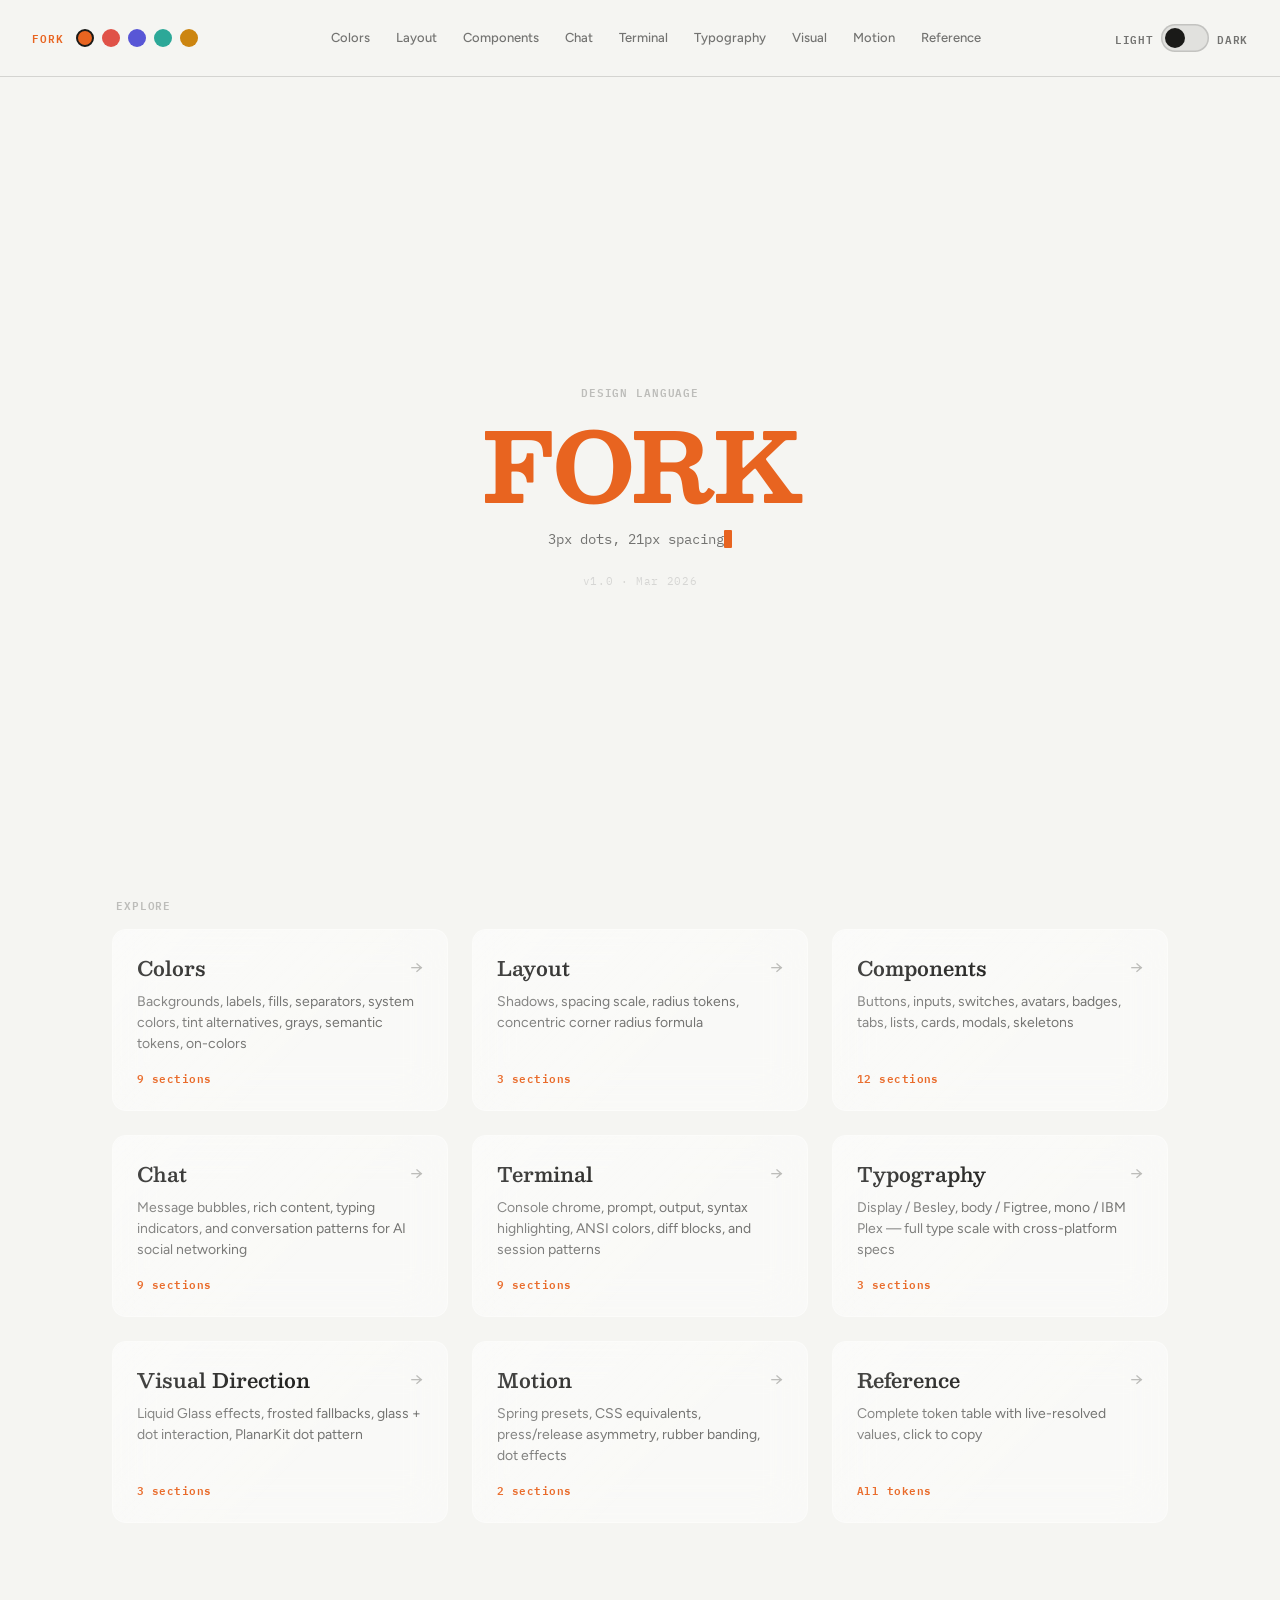
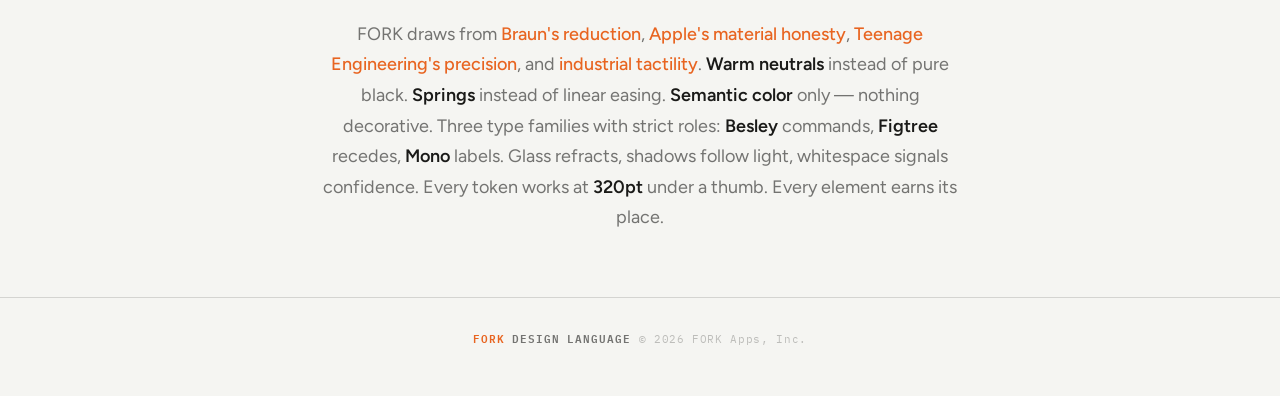
==== commit 2de2a863: "Add Terminal page + extract reusable Cursor, Window, Dot Indicator, Progress Bar components Terminal" ====
--- a/index.html
+++ b/index.html
@@ -27,6 +27,7 @@
     <a class="top-nav-link" href="pages/layout.html">Layout</a>
     <a class="top-nav-link" href="pages/components.html">Components</a>
     <a class="top-nav-link" href="pages/chat.html">Chat</a>
+    <a class="top-nav-link" href="pages/terminal.html">Terminal</a>
     <a class="top-nav-link" href="pages/typography.html">Typography</a>
     <a class="top-nav-link" href="pages/visual-direction.html">Visual</a>
     <a class="top-nav-link" href="pages/motion.html">Motion</a>
@@ -47,7 +48,7 @@
       <div class="landing-overline">Design Language</div>
       <h1 class="landing-title"><span class="landing-title-accent">FORK</span></h1>
       <div class="landing-typewriter" aria-live="polite" aria-label="Design language topics">
-        <span class="landing-typewriter-text" id="typewriter-text"></span><span class="landing-typewriter-cursor" aria-hidden="true"></span>
+        <span class="landing-typewriter-text" id="typewriter-text"></span><span class="cursor cursor--block" aria-hidden="true"></span>
       </div>
       <div class="landing-version">v1.0 · Mar 2026</div>
     </div>
@@ -74,6 +75,11 @@
     <a href="pages/chat.html" class="landing-card" aria-label="Chat — Message bubbles, rich content, typing indicators, and conversation patterns">
       <div class="landing-card-label">Chat</div>
       <div class="landing-card-desc">Message bubbles, rich content, typing indicators, and conversation patterns for AI social networking</div>
+      <div class="landing-card-count">9 sections</div>
+    </a>
+    <a href="pages/terminal.html" class="landing-card" aria-label="Terminal — Console chrome, prompt, output, syntax highlighting, ANSI colors, diff blocks, and session patterns">
+      <div class="landing-card-label">Terminal</div>
+      <div class="landing-card-desc">Console chrome, prompt, output, syntax highlighting, ANSI colors, diff blocks, and session patterns</div>
       <div class="landing-card-count">9 sections</div>
     </a>
     <a href="pages/typography.html" class="landing-card" aria-label="Typography — Display / Besley, body / Figtree, mono / IBM Plex, full type scale with cross-platform specs">
--- a/styles.css
+++ b/styles.css
@@ -3261,20 +3261,7 @@
   min-height: 1.6em;
 }
 
-.landing-typewriter-cursor {
-  display: inline-block;
-  width: 2px;
-  height: 1.1em;
-  background: var(--tint);
-  margin-left: 1px;
-  vertical-align: text-bottom;
-  animation: typewriter-blink 0.8s steps(2) infinite;
-}
-
-@keyframes typewriter-blink {
-  0%, 49.9% { opacity: 1; }
-  50%, 100% { opacity: 0; }
-}
+/* Uses shared .cursor.cursor--line component (see cursor-blink keyframes) */
 
 .landing-version {
   font-family: var(--fontMono);
@@ -3433,6 +3420,44 @@
 }
 
 
+/* ── Error Page (404) ── */
+.error-page {
+  display: flex;
+  align-items: center;
+  justify-content: center;
+  min-height: calc(100vh - 180px);
+  min-height: calc(100dvh - 180px);
+  text-align: center;
+  padding: var(--space64) var(--space32);
+}
+
+.error-page-inner {
+  display: flex;
+  flex-direction: column;
+  align-items: center;
+}
+
+.error-page-code {
+  font-family: var(--fontMono);
+  font-size: var(--typeXlTitle2);
+  font-weight: 700;
+  color: var(--label);
+  letter-spacing: -0.02em;
+  line-height: 1;
+}
+
+.error-page-action {
+  margin-top: var(--space24);
+  text-decoration: none;
+}
+
+.error-page-message {
+  font-family: var(--fontBody);
+  font-size: var(--typeBody);
+  color: var(--secondaryLabel);
+  margin-top: var(--space8);
+}
+
 /* ── Motion Demos ── */
 
 /* Shared demo card surface */
@@ -4705,6 +4730,383 @@
   flex-direction: column;
 }
 
+/* ── Cursor ── */
+.cursor {
+  animation: cursor-blink 1s steps(2) infinite;
+}
+
+/* Typing state — solid, no blink */
+.cursor--typing {
+  animation: none;
+  opacity: 1;
+}
+
+/* Line cursor — thin 2px bar (typewriter, search, text fields) */
+.cursor--line::before {
+  content: "";
+  display: inline-block;
+  width: 2px;
+  height: 1em;
+  background: var(--tint);
+  vertical-align: text-bottom;
+}
+
+/* Block cursor — monospace character cell (terminal, code editor) */
+.cursor--block {
+  background: var(--tint);
+  border-radius: 1px;
+  line-height: 1.2; /* slightly taller than em-square for visual weight */
+}
+
+.cursor--block::before {
+  content: "\200b"; /* zero-width space for baseline alignment in flex */
+  display: inline-block;
+  width: 1ch;
+}
+
+@keyframes cursor-blink {
+  0%, 49.9% { opacity: 1; }
+  50%, 100% { opacity: 0; }
+}
+
+/* ── Window ── */
+.window {
+  background: var(--secondarySystemBackground);
+  border: 1px solid var(--border);
+  border-radius: var(--radius14);
+  overflow: hidden;
+  box-shadow: var(--shadowMedium);
+  transition: background 0.25s var(--easeFluent), border-color 0.25s var(--easeFluent), box-shadow 0.25s var(--easeFluent);
+}
+
+.window-titlebar {
+  display: flex;
+  align-items: center;
+  gap: var(--space8);
+  padding: var(--space12) var(--space16);
+  background: var(--tertiarySystemBackground);
+  border-bottom: 1px solid var(--border);
+  transition: background 0.25s var(--easeFluent), border-color 0.25s var(--easeFluent);
+}
+
+.window-controls {
+  display: flex;
+  gap: 6px;
+}
+
+.window-dot {
+  width: 14px;
+  height: 14px;
+  border-radius: 50%;
+}
+
+.window-dot--close { background: var(--systemRed); }
+.window-dot--minimize { background: var(--systemYellow); }
+.window-dot--maximize { background: var(--systemGreen); }
+
+.window-title {
+  flex: 1;
+  text-align: center;
+  font-family: var(--fontMono);
+  font-size: var(--typeCaption1);
+  color: var(--secondaryLabel);
+  margin-right: 54px; /* offset for centered title (3 dots × 14px + 2 gaps × 6px) */
+}
+
+.window-tabs {
+  display: flex;
+  gap: var(--space2);
+  margin-left: auto;
+}
+
+.window-tab {
+  padding: var(--space4) var(--space12);
+  font-family: var(--fontMono);
+  font-size: var(--typeCaption2);
+  color: var(--tertiaryLabel);
+  border-radius: var(--radius6);
+  cursor: pointer;
+  transition: background 0.15s var(--easeFluent), color 0.15s var(--easeFluent);
+}
+
+.window-tab:hover {
+  background: var(--systemFill);
+  color: var(--secondaryLabel);
+}
+
+.window-tab--active {
+  background: var(--systemFill);
+  color: var(--label);
+}
+
+/* ── Terminal ── */
+.term-surface {
+  padding: var(--space16);
+  font-family: var(--fontMono);
+  font-size: var(--typeCode);
+  line-height: 1.7;
+  color: var(--label);
+  overflow-x: auto;
+  min-height: 120px;
+}
+
+/* ── Terminal Lines ── */
+.term-line {
+  font-family: var(--fontMono);
+  font-size: var(--typeCode);
+  line-height: 1.7;
+  white-space: pre-wrap;
+  word-break: break-all;
+}
+
+.term-line--stdin {
+  color: var(--label);
+}
+
+.term-line--stdout {
+  color: var(--secondaryLabel);
+}
+
+.term-line--stderr {
+  color: var(--systemRed);
+}
+
+.term-line--success {
+  color: var(--success);
+}
+
+.term-line--warning {
+  color: var(--warning);
+}
+
+.term-line--info {
+  color: var(--systemBlue);
+}
+
+.term-line--muted {
+  color: var(--tertiaryLabel);
+}
+
+/* ── Terminal Prompt ── */
+.term-prompt {
+  display: flex;
+  align-items: baseline;
+  gap: 0;
+  font-family: var(--fontMono);
+  font-size: var(--typeCode);
+  line-height: 1.7;
+}
+
+.term-prompt-path {
+  color: var(--secondaryLabel);
+}
+
+.term-prompt-symbol {
+  color: var(--tint);
+  margin: 0 var(--space8) 0 var(--space4);
+}
+
+.term-prompt-input {
+  color: var(--label);
+  white-space: pre;
+}
+
+/* Uses shared .cursor.cursor--block component */
+
+.term-prompt-ghost {
+  color: var(--quaternaryLabel);
+}
+
+/* ── Terminal Syntax Highlighting ── */
+.term-kw { color: var(--systemPink); }
+.term-str { color: var(--systemGreen); }
+.term-num { color: var(--systemOrange); }
+.term-comment { color: var(--tertiaryLabel); }
+.term-op { color: var(--label); }
+.term-type { color: var(--systemYellow); }
+.term-fn { color: var(--systemBlue); }
+.term-prop { color: var(--secondaryLabel); }
+.term-punct { color: var(--tertiaryLabel); }
+.term-param { color: var(--label); }
+.term-flag { color: var(--tint); }
+.term-path { color: var(--link); }
+
+/* ── Terminal ANSI Colors ── */
+.term-ansi-black { color: var(--label); }
+.term-ansi-red { color: var(--systemRed); }
+.term-ansi-green { color: var(--systemGreen); }
+.term-ansi-yellow { color: var(--systemYellow); }
+.term-ansi-blue { color: var(--systemBlue); }
+.term-ansi-magenta { color: var(--systemPink); }
+.term-ansi-cyan { color: var(--tintTeal); }
+.term-ansi-white { color: var(--tertiaryLabel); }
+
+/* Bright ANSI — theme shift handles brightness */
+.term-ansi-bright-black { color: var(--secondaryLabel); }
+.term-ansi-bright-red { color: var(--systemRed); }
+.term-ansi-bright-green { color: var(--systemGreen); }
+.term-ansi-bright-yellow { color: var(--systemYellow); }
+.term-ansi-bright-blue { color: var(--systemBlue); }
+.term-ansi-bright-magenta { color: var(--systemPink); }
+.term-ansi-bright-cyan { color: var(--tintTeal); }
+.term-ansi-bright-white { color: var(--label); }
+
+/* ── Terminal Blocks ── */
+.term-block {
+  margin: var(--space8) 0;
+  padding: var(--space12) var(--space16);
+  background: var(--tertiarySystemBackground);
+  border: 1px solid var(--border);
+  border-radius: var(--radius10);
+  overflow-x: auto;
+  transition: background 0.25s var(--easeFluent), border-color 0.25s var(--easeFluent);
+}
+
+.term-diff-add {
+  color: var(--systemGreen);
+  background: rgba(26, 167, 103, 0.06);
+}
+
+[data-theme="dark"] .term-diff-add {
+  background: rgba(48, 209, 88, 0.08);
+}
+
+.term-diff-del {
+  color: var(--systemRed);
+  background: rgba(206, 32, 33, 0.06);
+}
+
+[data-theme="dark"] .term-diff-del {
+  background: rgba(255, 69, 58, 0.08);
+}
+
+.term-diff-hunk {
+  color: var(--systemBlue);
+  font-weight: 600;
+}
+
+/* ── Terminal Progress ── */
+.term-progress {
+  display: flex;
+  align-items: center;
+  gap: var(--space8);
+  font-family: var(--fontMono);
+  font-size: var(--typeCode);
+  line-height: 1.7;
+}
+
+.term-progress-track {
+  flex: 1;
+  height: 4px;
+  background: var(--tertiarySystemFill);
+  border-radius: 2px;
+  overflow: hidden;
+}
+
+.term-progress-bar {
+  height: 100%;
+  background: var(--tint);
+  border-radius: 2px;
+  transition: width 0.4s var(--easeFluent);
+}
+
+.term-progress-label {
+  color: var(--secondaryLabel);
+  min-width: 3ch;
+  text-align: right;
+}
+
+/* ── Terminal Badge (inline status) ── */
+.term-badge {
+  display: inline-block;
+  font-family: var(--fontMono);
+  font-size: var(--typeOverline);
+  font-weight: 600;
+  letter-spacing: 0.04em;
+  text-transform: uppercase;
+  padding: var(--space2) var(--space8);
+  border-radius: var(--radius6);
+}
+
+.term-badge--success {
+  color: var(--success);
+  background: rgba(26, 161, 103, 0.12);
+}
+
+.term-badge--error {
+  color: var(--destructive);
+  background: rgba(206, 32, 33, 0.12);
+}
+
+.term-badge--warning {
+  color: var(--warning);
+  background: rgba(229, 172, 0, 0.12);
+}
+
+.term-badge--info {
+  color: var(--systemBlue);
+  background: rgba(18, 112, 184, 0.12);
+}
+
+/* ── Terminal Side-by-Side ── */
+.term-pair {
+  display: grid;
+  grid-template-columns: 1fr 1fr;
+  gap: var(--space16);
+}
+
+@media (max-width: 720px) {
+  .term-pair {
+    grid-template-columns: 1fr;
+  }
+}
+
+/* ── Terminal ANSI Swatch Grid ── */
+.term-ansi-grid {
+  display: grid;
+  grid-template-columns: repeat(8, 1fr);
+  gap: var(--space4);
+}
+
+.term-ansi-swatch {
+  aspect-ratio: 1;
+  border-radius: var(--radius6);
+  display: flex;
+  flex-direction: column;
+  align-items: center;
+  justify-content: center;
+  gap: 2px;
+  font-family: var(--fontMono);
+  font-size: var(--typeOverline);
+  letter-spacing: 0.04em;
+  border: 1px solid var(--border);
+  cursor: pointer;
+  transition: transform 0.15s var(--easeSpring);
+}
+
+.term-ansi-swatch:active {
+  transform: scale(0.95);
+}
+
+.term-ansi-swatch-num {
+  font-weight: 600;
+  color: var(--onLight);
+  text-shadow: var(--textShadowOnFill);
+}
+
+.term-ansi-swatch-label {
+  font-size: 9px;
+  color: var(--onLight);
+  text-shadow: var(--textShadowOnFill);
+  opacity: 0.8;
+}
+
+@media (max-width: 720px) {
+  .term-ansi-grid {
+    grid-template-columns: repeat(4, 1fr);
+  }
+}
+
 /* ── Reduced Motion ── */
 @media (prefers-reduced-motion: reduce) {
   *,
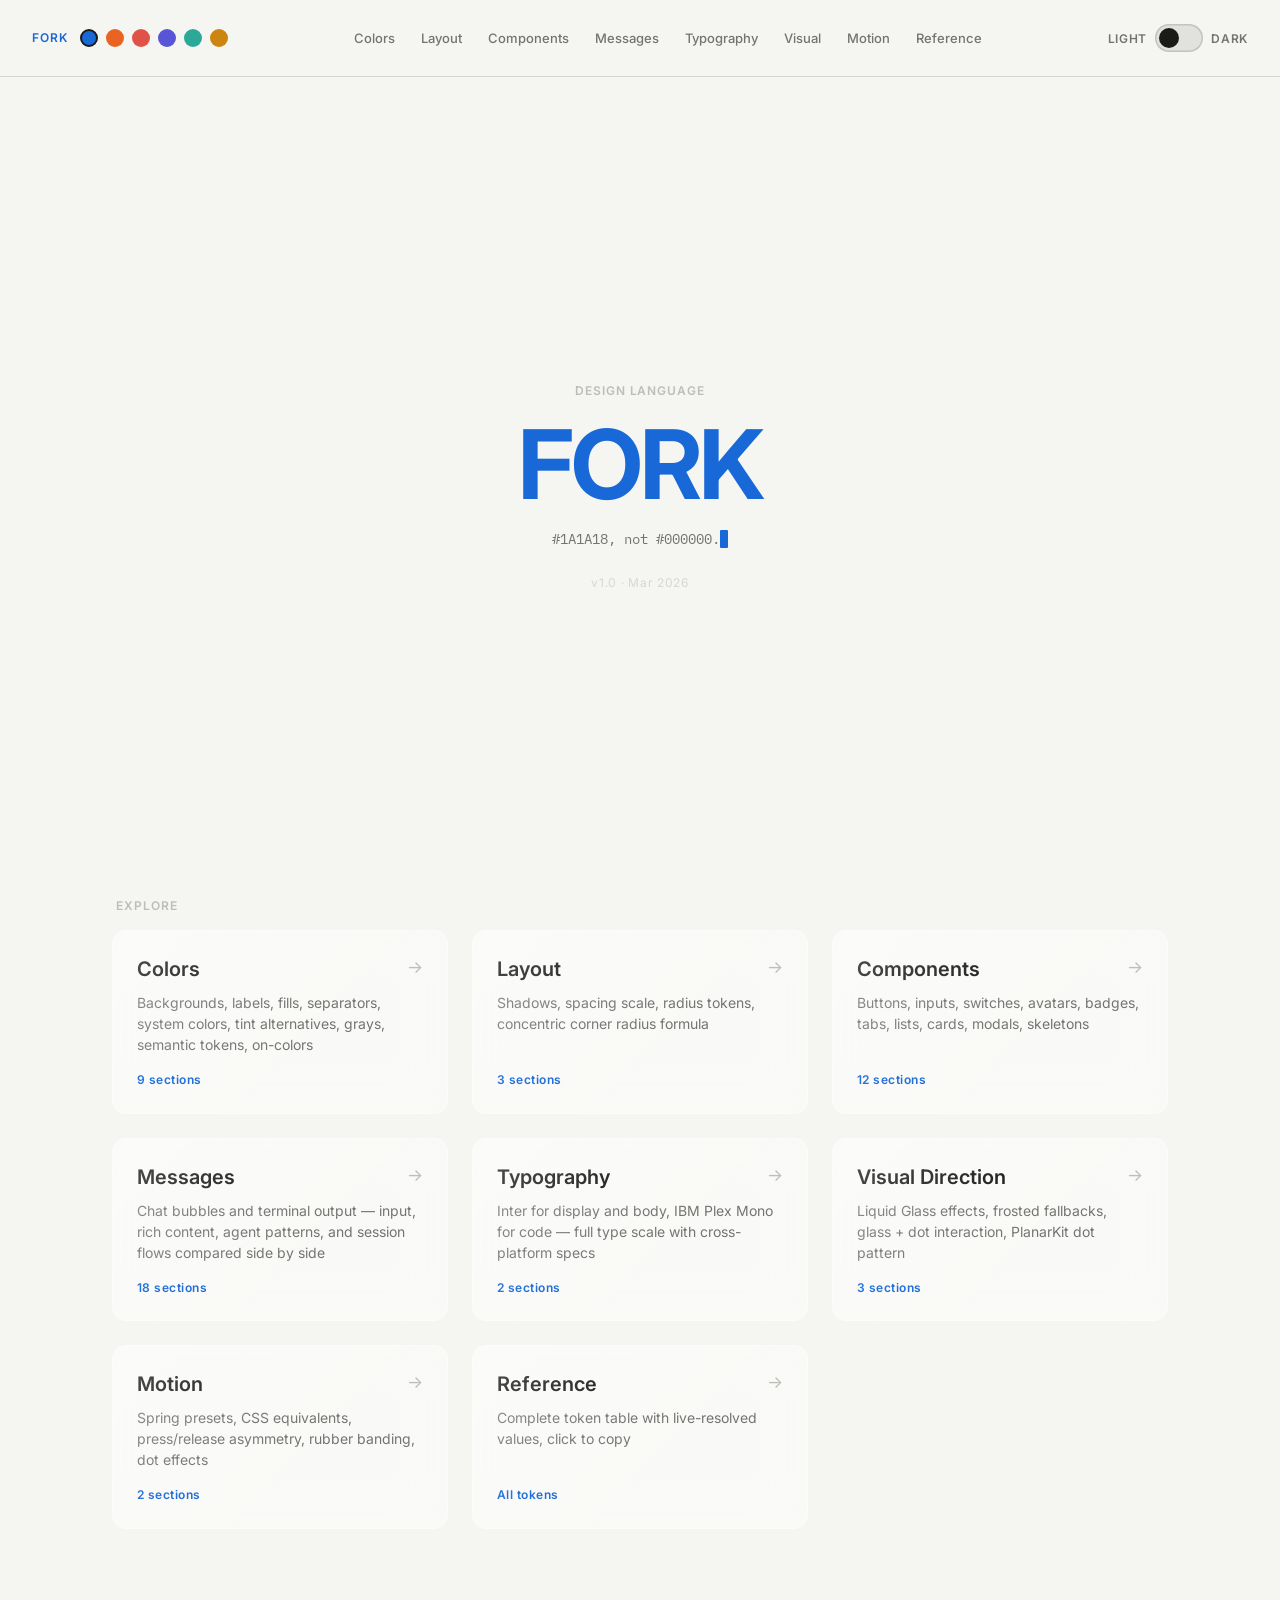
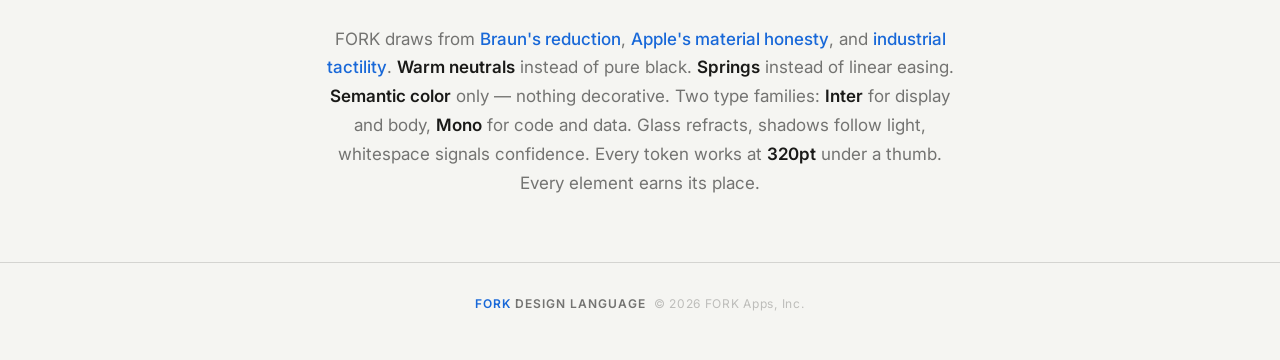
==== commit 50676cdd: "Typography overhaul: audit fixes, simplify page, remove mono labels and TE influence Fix 9 audit iss" ====
--- a/index.html
+++ b/index.html
@@ -7,7 +7,7 @@
 <meta name="description" content="FORK design language — colors, typography, components, motion, and interaction patterns for iOS, Android, and Web.">
 <meta name="theme-color" content="#F5F5F2" media="(prefers-color-scheme: light)">
 <meta name="theme-color" content="#1A1A18" media="(prefers-color-scheme: dark)">
-<link href="https://fonts.googleapis.com/css2?family=Besley:ital,wght@0,400..900;1,400..900&family=Figtree:ital,wght@0,300..700;1,300..700&family=IBM+Plex+Mono:wght@400;500;600;700&display=swap" rel="stylesheet">
+<link href="https://fonts.googleapis.com/css2?family=Inter:ital,wght@0,300..700;1,300..700&family=IBM+Plex+Mono:wght@400;600;700&display=swap" rel="stylesheet">
 <link rel="stylesheet" href="styles.css">
 <script>(function(){var t=localStorage.getItem('te-theme');if(!t){t=window.matchMedia('(prefers-color-scheme:dark)').matches?'dark':'light'}document.documentElement.setAttribute('data-theme',t)})()</script>
 </head>
@@ -26,8 +26,7 @@
     <a class="top-nav-link" href="pages/colors.html">Colors</a>
     <a class="top-nav-link" href="pages/layout.html">Layout</a>
     <a class="top-nav-link" href="pages/components.html">Components</a>
-    <a class="top-nav-link" href="pages/chat.html">Chat</a>
-    <a class="top-nav-link" href="pages/terminal.html">Terminal</a>
+    <a class="top-nav-link" href="pages/messages.html">Messages</a>
     <a class="top-nav-link" href="pages/typography.html">Typography</a>
     <a class="top-nav-link" href="pages/visual-direction.html">Visual</a>
     <a class="top-nav-link" href="pages/motion.html">Motion</a>
@@ -72,20 +71,15 @@
       <div class="landing-card-desc">Buttons, inputs, switches, avatars, badges, tabs, lists, cards, modals, skeletons</div>
       <div class="landing-card-count">12 sections</div>
     </a>
-    <a href="pages/chat.html" class="landing-card" aria-label="Chat — Message bubbles, rich content, typing indicators, and conversation patterns">
-      <div class="landing-card-label">Chat</div>
-      <div class="landing-card-desc">Message bubbles, rich content, typing indicators, and conversation patterns for AI social networking</div>
-      <div class="landing-card-count">9 sections</div>
-    </a>
-    <a href="pages/terminal.html" class="landing-card" aria-label="Terminal — Console chrome, prompt, output, syntax highlighting, ANSI colors, diff blocks, and session patterns">
-      <div class="landing-card-label">Terminal</div>
-      <div class="landing-card-desc">Console chrome, prompt, output, syntax highlighting, ANSI colors, diff blocks, and session patterns</div>
-      <div class="landing-card-count">9 sections</div>
-    </a>
-    <a href="pages/typography.html" class="landing-card" aria-label="Typography — Display / Besley, body / Figtree, mono / IBM Plex, full type scale with cross-platform specs">
+    <a href="pages/messages.html" class="landing-card" aria-label="Messages — Chat bubbles and terminal output side by side: input, output, rich content, agent patterns, and full sessions">
+      <div class="landing-card-label">Messages</div>
+      <div class="landing-card-desc">Chat bubbles and terminal output — input, rich content, agent patterns, and session flows compared side by side</div>
+      <div class="landing-card-count">18 sections</div>
+    </a>
+    <a href="pages/typography.html" class="landing-card" aria-label="Typography — Inter for display and body, IBM Plex Mono for code and labels, full type scale with cross-platform specs">
       <div class="landing-card-label">Typography</div>
-      <div class="landing-card-desc">Display / Besley, body / Figtree, mono / IBM Plex — full type scale with cross-platform specs</div>
-      <div class="landing-card-count">3 sections</div>
+      <div class="landing-card-desc">Inter for display and body, IBM Plex Mono for code — full type scale with cross-platform specs</div>
+      <div class="landing-card-count">2 sections</div>
     </a>
     <a href="pages/visual-direction.html" class="landing-card" aria-label="Visual Direction — Liquid Glass effects, frosted fallbacks, glass + dot interaction, PlanarKit dot pattern">
       <div class="landing-card-label">Visual Direction</div>
@@ -106,7 +100,7 @@
   </div> <!-- /landing-container -->
 
   <div class="landing-dna-container">
-    <p class="landing-dna">FORK draws from <span class="dna-accent">Braun's reduction</span>, <span class="dna-accent">Apple's material honesty</span>, <span class="dna-accent">Teenage Engineering's precision</span>, and <span class="dna-accent">industrial tactility</span>. <strong>Warm neutrals</strong> instead of pure black. <strong>Springs</strong> instead of linear easing. <strong>Semantic color</strong> only — nothing decorative. Three type families with strict roles: <strong>Besley</strong> commands, <strong>Figtree</strong> recedes, <strong>Mono</strong> labels. Glass refracts, shadows follow light, whitespace signals confidence. Every token works at <strong>320pt</strong> under a thumb. Every element earns its place.</p>
+    <p class="landing-dna">FORK draws from <span class="dna-accent">Braun's reduction</span>, <span class="dna-accent">Apple's material honesty</span>, and <span class="dna-accent">industrial tactility</span>. <strong>Warm neutrals</strong> instead of pure black. <strong>Springs</strong> instead of linear easing. <strong>Semantic color</strong> only — nothing decorative. Two type families: <strong>Inter</strong> for display and body, <strong>Mono</strong> for code and data. Glass refracts, shadows follow light, whitespace signals confidence. Every token works at <strong>320pt</strong> under a thumb. Every element earns its place.</p>
   </div>
 </main>
 
@@ -224,10 +218,10 @@
   if (!el) return;
   var phrases = [
     '#1A1A18, not #000000.',
-    '42px Besley Bold.',
+    '42px Inter Bold.',
     'cubic-bezier(0.2, 0, 0, 1)',
     '3px dots, 21px spacing.',
-    'var(--tint): #E86420',
+    'var(--tint): #1868D8',
     '44pt minimum tap target.',
     'iOS \u00b7 Android \u00b7 Web'
   ];
--- a/styles.css
+++ b/styles.css
@@ -11,7 +11,7 @@
   color: var(--onLight);
   border-radius: var(--radius6);
   z-index: 200;
-  font-family: var(--fontBody);
+  font-family: var(--fontText);
   font-size: var(--typeFootnote);
   font-weight: 600;
   text-decoration: none;
@@ -90,7 +90,7 @@
   --onDark: #1A1A18;
 
   /* Tint */
-  --tint: #E86420;
+  --tint: #1868D8;
 
   /* Tint Alternatives */
   --tintOrange: #E86420;
@@ -98,6 +98,7 @@
   --tintIndigo: #5856D6;
   --tintTeal: #2CA898;
   --tintAmber: #CC8510;
+  --tintCobalt: #1868D8;
 
   /* Semantic */
   --link: #1270B8;
@@ -120,6 +121,10 @@
   --dotTap: rgba(26, 26, 24, 0.17);
   --dotField: rgba(26, 26, 24, 0.30);
 
+  /* ANSI terminal palette (theme-stable) */
+  --ansiBlack: #1A1A18;
+  --ansiWhite: #C7C7C4;
+
   /* Spacing */
   --space2: 2px;
   --space4: 4px;
@@ -142,6 +147,13 @@
   /* Chat — bubble geometry */
   --chatBubbleRadius: 18px;
   --chatTailRadius: 6px;
+  --chatCapsuleRadius: 24px;
+
+  /* Chat — outgoing bubble.
+     Same value (#1478CC) in both themes for visual consistency.
+     White text on #1478CC ≈ 4.6:1 contrast — passes WCAG AA. */
+  --chatBubbleUserBackground: #1478CC;
+  --chatBubbleUserText: #FFFFFF;
 
   /* Border — softer than separator, for card/component outlines */
   --border: rgba(26, 26, 24, 0.08);
@@ -152,26 +164,24 @@
   --easeStandard: cubic-bezier(0.4, 0, 0.2, 1);
 
   /* Typography — font families */
-  --fontDisplay: 'Besley', serif;
-  --fontBody: 'Figtree', sans-serif;
+  --fontText: 'Inter', sans-serif;
   --fontMono: 'IBM Plex Mono', monospace;
 
   /* Typography Scale — sizes (single source of truth for the type scale) */
   --typeXlTitle2: 42px;
-  --typeXlTitle: 36px;
+  --typeXlTitle: 38px;
   --typeLargeTitle: 34px;
   --typeTitle1: 28px;
   --typeTitle2: 22px;
   --typeTitle3: 20px;
   --typeHeadline: 17px;
-  --typeBody: 18px;
-  --typeCallout: 17px;
+  --typeBody: 17px;
+  --typeCallout: 16px;
   --typeSubheadline: 16px;
   --typeFootnote: 14px;
   --typeCaption1: 13px;
   --typeCaption2: 12px;
   --typeCode: 14px;
-  --typeOverline: 11px;
 
   /* Text shadow — for light text on colored fills */
   --textShadowOnFill: 0 1px 3px rgba(26, 26, 24, 0.3);
@@ -258,7 +268,7 @@
   --onDark: #1A1A18;
 
   /* Tint */
-  --tint: #F07030;
+  --tint: #4890FF;
 
   /* Tint Alternatives */
   --tintOrange: #F07030;
@@ -266,6 +276,7 @@
   --tintIndigo: #7B79FF;
   --tintTeal: #38C8B8;
   --tintAmber: #E8A028;
+  --tintCobalt: #4890FF;
 
   /* Semantic */
   --link: #1A8DE0;
@@ -288,8 +299,17 @@
   --dotTap: rgba(245, 245, 242, 0.10);
   --dotField: rgba(245, 245, 242, 0.18);
 
+  /* ANSI terminal palette (theme-stable) */
+  --ansiBlack: #545452;
+  --ansiWhite: #C7C7C4;
+
   /* Border */
   --border: rgba(245, 245, 242, 0.08);
+
+  /* Chat — outgoing bubble: darker than dark-mode systemBlue (#1A8DE0)
+     to maintain ≥4.5:1 contrast with white text */
+  --chatBubbleUserBackground: #1478CC;
+  --chatBubbleUserText: #FFFFFF;
 
   /* Glass — specular highlight */
   --glassSpecular: rgba(255, 255, 255, 0.08);
@@ -313,8 +333,8 @@
 /* ── Typography Utilities ── */
 /* Reusable type scale classes — use in HTML to apply scale steps directly */
 .text-overline {
-  font-family: var(--fontMono);
-  font-size: var(--typeOverline);
+  font-family: var(--fontText);
+  font-size: var(--typeCaption2);
   font-weight: 600;
   letter-spacing: 0.08em;
   text-transform: uppercase;
@@ -325,8 +345,8 @@
 .tag {
   display: inline-flex;
   align-items: center;
-  font-family: var(--fontMono);
-  font-size: var(--typeOverline);
+  font-family: var(--fontText);
+  font-size: var(--typeCaption2);
   font-weight: 700;
   letter-spacing: 0.06em;
   text-transform: uppercase;
@@ -355,8 +375,8 @@
 
 /* ── Typography ── */
 body {
-  font-family: var(--fontBody);
-  font-size: var(--typeFootnote); /* UI chrome at footnote size; content uses body token (18px) via .prose */
+  font-family: var(--fontText);
+  font-size: var(--typeFootnote); /* UI chrome at footnote size; content uses body token (17px) via .prose */
   line-height: 1.45;
   background: var(--systemGroupedBackground);
   color: var(--label);
@@ -388,8 +408,8 @@
 }
 
 .header-title {
-  font-family: var(--fontMono);
-  font-size: var(--typeOverline);
+  font-family: var(--fontText);
+  font-size: var(--typeCaption2);
   font-weight: 600;
   letter-spacing: 0.08em;
   text-transform: uppercase;
@@ -414,7 +434,7 @@
 }
 
 .top-nav-link {
-  font-family: var(--fontBody);
+  font-family: var(--fontText);
   font-size: var(--typeCaption1);
   font-weight: 500;
   color: var(--secondaryLabel);
@@ -450,8 +470,8 @@
   display: flex;
   align-items: center;
   gap: var(--space8);
-  font-family: var(--fontMono);
-  font-size: var(--typeOverline);
+  font-family: var(--fontText);
+  font-size: var(--typeCaption2);
   font-weight: 600;
   letter-spacing: 0.06em;
   text-transform: uppercase;
@@ -572,8 +592,8 @@
 }
 
 .sidebar-group-label {
-  font-family: var(--fontMono);
-  font-size: var(--typeOverline);
+  font-family: var(--fontText);
+  font-size: var(--typeCaption2);
   font-weight: 600;
   letter-spacing: 0.08em;
   text-transform: uppercase;
@@ -585,7 +605,7 @@
 .sidebar-link {
   display: flex;
   align-items: center;
-  font-family: var(--fontBody);
+  font-family: var(--fontText);
   font-size: var(--typeCaption1);
   font-weight: 400;
   color: var(--secondaryLabel);
@@ -628,8 +648,15 @@
   scroll-margin-top: calc(var(--headerHeight) + var(--space16));
 }
 
+/* Rule section — tinted border for immutable design rules (e.g. message anatomy) */
+.section--rule {
+  border: 2px solid var(--tint);
+  border-radius: var(--radius14);
+  padding: var(--space24);
+}
+
 .page-title {
-  font-family: var(--fontDisplay);
+  font-family: var(--fontText);
   font-size: var(--typeTitle1);
   font-weight: 700;
   color: var(--label);
@@ -639,7 +666,7 @@
 }
 
 .page-subtitle {
-  font-family: var(--fontBody);
+  font-family: var(--fontText);
   font-size: var(--typeSubheadline);
   color: var(--secondaryLabel);
   line-height: 1.5;
@@ -647,13 +674,19 @@
 }
 
 .section-title {
-  font-family: var(--fontDisplay);
+  font-family: var(--fontText);
   font-size: var(--typeTitle3);
   font-weight: 600;
   line-height: 1.3;
   letter-spacing: 0;
   text-transform: none;
   color: var(--label);
+  margin-bottom: var(--space16);
+}
+
+.section-desc {
+  color: var(--secondaryLabel);
+  font-size: var(--typeFootnote);
   margin-bottom: var(--space16);
 }
 
@@ -794,7 +827,7 @@
 
 .swatch-value {
   font-family: var(--fontMono);
-  font-size: var(--typeOverline);
+  font-size: var(--typeCaption2);
   color: var(--secondaryLabel);
   margin-left: auto;
   white-space: nowrap;
@@ -835,8 +868,8 @@
 }
 
 .context-label {
-  font-family: var(--fontMono);
-  font-size: var(--typeOverline);
+  font-family: var(--fontText);
+  font-size: var(--typeCaption2);
   font-weight: 600;
   letter-spacing: 0.08em;
   text-transform: uppercase;
@@ -873,7 +906,7 @@
 
 .layer-token {
   font-family: var(--fontMono);
-  font-size: var(--typeOverline);
+  font-size: var(--typeCaption2);
   color: var(--tertiaryLabel);
 }
 
@@ -917,8 +950,8 @@
 }
 
 .label-sample-name {
-  font-family: var(--fontMono);
-  font-size: var(--typeOverline);
+  font-family: var(--fontText);
+  font-size: var(--typeCaption2);
   color: var(--tertiaryLabel);
 }
 
@@ -959,7 +992,7 @@
 
 .color-chip-name {
   font-family: var(--fontMono);
-  font-size: var(--typeOverline);
+  font-size: var(--typeCaption2);
   font-weight: 700;
   color: var(--onLight);
   text-shadow: var(--textShadowOnFill);
@@ -967,7 +1000,7 @@
 
 .color-chip-hex {
   font-family: var(--fontMono);
-  font-size: var(--typeOverline);
+  font-size: var(--typeCaption2);
   color: color-mix(in srgb, var(--onLight) 75%, transparent);
   text-shadow: var(--textShadowOnFill);
 }
@@ -986,8 +1019,8 @@
 .gray-labels {
   display: flex;
   justify-content: space-between;
-  font-family: var(--fontMono);
-  font-size: var(--typeOverline);
+  font-family: var(--fontText);
+  font-size: var(--typeCaption2);
   color: var(--tertiaryLabel);
   padding: var(--space16) var(--space16) var(--space8);
 }
@@ -1009,8 +1042,8 @@
   display: flex;
   align-items: center;
   justify-content: center;
-  font-family: var(--fontMono);
-  font-size: var(--typeOverline);
+  font-family: var(--fontText);
+  font-size: var(--typeCaption2);
   font-weight: 600;
   transition: flex 0.25s var(--easeFluent);
   cursor: pointer;
@@ -1058,8 +1091,8 @@
 }
 
 .fills-context-label {
-  font-family: var(--fontMono);
-  font-size: var(--typeOverline);
+  font-family: var(--fontText);
+  font-size: var(--typeCaption2);
   font-weight: 600;
   letter-spacing: 0.08em;
   text-transform: uppercase;
@@ -1085,7 +1118,7 @@
 
 .fill-chip-name {
   font-family: var(--fontMono);
-  font-size: var(--typeOverline);
+  font-size: var(--typeCaption2);
   font-weight: 600;
   color: var(--secondaryLabel);
 }
@@ -1098,8 +1131,8 @@
   transform: translateX(-50%) translateY(80px);
   background: var(--label);
   color: var(--systemBackground);
-  font-family: var(--fontMono);
-  font-size: var(--typeOverline);
+  font-family: var(--fontText);
+  font-size: var(--typeCaption2);
   font-weight: 600;
   letter-spacing: 0.04em;
   padding: var(--space8) var(--space16);
@@ -1126,8 +1159,8 @@
 }
 
 .usage-title {
-  font-family: var(--fontMono);
-  font-size: var(--typeOverline);
+  font-family: var(--fontText);
+  font-size: var(--typeCaption2);
   font-weight: 600;
   letter-spacing: 0.08em;
   text-transform: uppercase;
@@ -1143,7 +1176,7 @@
 }
 
 .usage-list li {
-  font-family: var(--fontBody);
+  font-family: var(--fontText);
   font-size: var(--typeCaption1);
   line-height: 1.4;
   letter-spacing: 0.01em;
@@ -1188,8 +1221,8 @@
 }
 
 .type-card-name {
-  font-family: var(--fontMono);
-  font-size: var(--typeOverline);
+  font-family: var(--fontText);
+  font-size: var(--typeCaption2);
   font-weight: 600;
   letter-spacing: 0.08em;
   text-transform: uppercase;
@@ -1197,13 +1230,19 @@
 }
 
 .type-card-meta {
-  font-family: var(--fontMono);
-  font-size: var(--typeOverline);
+  font-family: var(--fontText);
+  font-size: var(--typeCaption2);
   color: var(--tertiaryLabel);
   letter-spacing: 0.02em;
 }
 
 .type-scale {
+  display: flex;
+  flex-direction: column;
+  gap: var(--space24);
+}
+
+.type-group {
   display: flex;
   flex-direction: column;
   gap: var(--space12);
@@ -1218,89 +1257,55 @@
 .type-row-label {
   flex-shrink: 0;
   width: 80px;
-  font-size: var(--typeOverline);
+  font-size: var(--typeCaption2);
   font-weight: 600;
   letter-spacing: 0.04em;
   color: var(--tertiaryLabel);
   text-align: right;
-  font-family: var(--fontMono);
+  font-family: var(--fontText);
 }
 
 .type-row-sample {
   flex: 1;
   color: var(--label);
-  line-height: 1.35;
+  min-width: 0;
 }
 
 .type-row-size {
   flex-shrink: 0;
-  font-size: var(--typeOverline);
+  font-size: var(--typeCaption2);
   color: var(--tertiaryLabel);
-  font-family: var(--fontMono);
-}
-
-.type-body-compare {
-  display: grid;
-  grid-template-columns: repeat(2, 1fr);
-  gap: var(--space12);
-  margin-top: var(--space12);
+  font-family: var(--fontText);
+}
+
+.type-table-scroll {
+  overflow-x: auto;
+  -webkit-overflow-scrolling: touch;
+  margin-top: var(--space16);
 }
 
 @media (max-width: 720px) {
-  .type-body-compare {
-    grid-template-columns: 1fr;
+  .type-card-header {
+    flex-wrap: wrap;
+    gap: var(--space4);
   }
-}
-
-.type-body-option {
-  background: var(--secondarySystemGroupedBackground);
-  border: 1px solid var(--border);
-  border-radius: var(--radius14);
-  padding: var(--space24);
-  transition: background 0.25s var(--easeFluent), border-color 0.25s var(--easeFluent);
-}
-
-.type-body-option-header {
-  display: flex;
-  align-items: baseline;
-  justify-content: space-between;
-  margin-bottom: var(--space12);
-  padding-bottom: var(--space8);
-  border-bottom: 1px solid var(--separator);
-}
-
-.type-body-option-name {
-  font-family: var(--fontMono);
-  font-size: var(--typeOverline);
-  font-weight: 600;
-  letter-spacing: 0.08em;
-  text-transform: uppercase;
-  color: var(--secondaryLabel);
-}
-
-.type-body-option-meta {
-  font-family: var(--fontMono);
-  font-size: var(--typeOverline);
-  color: var(--tertiaryLabel);
-}
-
-.type-body-sample {
-  color: var(--label);
-  font-size: var(--typeFootnote);
-  line-height: 1.45;
-  letter-spacing: 0.01em;
-}
-
-.type-body-sample-secondary {
-  color: var(--secondaryLabel);
-  font-size: var(--typeCaption1);
-  line-height: 1.5;
-  margin-top: var(--space8);
+  .type-row {
+    display: grid;
+    grid-template-columns: 1fr auto;
+    gap: var(--space4) var(--space8);
+  }
+  .type-row-label {
+    width: auto;
+    text-align: left;
+  }
+  .type-row-sample {
+    grid-column: 1 / -1;
+  }
 }
 
 /* ── Markdown Prose ── */
 .prose {
-  font-family: var(--fontBody);
+  font-family: var(--fontText);
   font-size: var(--typeBody);
   line-height: 1.6;
   color: var(--label);
@@ -1312,7 +1317,7 @@
 }
 
 .prose h1, .prose h2, .prose h3, .prose h4 {
-  font-family: var(--fontDisplay);
+  font-family: var(--fontText);
   color: var(--label);
   margin: 0;
 }
@@ -1391,7 +1396,7 @@
 .prose code {
   font-family: var(--fontMono);
   font-size: var(--typeFootnote);
-  font-weight: 500;
+  font-weight: 600;
   color: var(--tint);
   background: var(--systemFill);
   padding: var(--space2) var(--space4);
@@ -1445,7 +1450,7 @@
 
 .prose table th {
   font-family: var(--fontMono);
-  font-size: var(--typeOverline);
+  font-size: var(--typeCaption2);
   font-weight: 700;
   letter-spacing: 0.06em;
   text-transform: uppercase;
@@ -1530,7 +1535,7 @@
 }
 
 .prose h5 {
-  font-family: var(--fontDisplay);
+  font-family: var(--fontText);
   font-size: var(--typeSubheadline);
   font-weight: 600;
   line-height: 1.35;
@@ -1540,7 +1545,7 @@
 }
 
 .prose h6 {
-  font-family: var(--fontMono);
+  font-family: var(--fontText);
   font-size: var(--typeCaption2);
   font-weight: 600;
   letter-spacing: 0.04em;
@@ -1552,8 +1557,8 @@
 }
 
 .prose .overline {
-  font-family: var(--fontMono);
-  font-size: var(--typeOverline);
+  font-family: var(--fontText);
+  font-size: var(--typeCaption2);
   font-weight: 600;
   letter-spacing: 0.08em;
   text-transform: uppercase;
@@ -1565,12 +1570,12 @@
   width: 100%;
   border-collapse: collapse;
   font-family: var(--fontMono);
-  font-size: var(--typeOverline);
-  margin-top: var(--space16);
+  font-size: var(--typeCaption2);
+  min-width: 520px;
 }
 
 .type-platform-table th {
-  font-size: var(--typeOverline);
+  font-size: var(--typeCaption2);
   font-weight: 600;
   letter-spacing: 0.08em;
   text-transform: uppercase;
@@ -1726,8 +1731,8 @@
 }
 
 .glass-card-eyebrow {
-  font-family: var(--fontMono);
-  font-size: var(--typeOverline);
+  font-family: var(--fontText);
+  font-size: var(--typeCaption2);
   font-weight: 600;
   letter-spacing: 0.08em;
   text-transform: uppercase;
@@ -1737,7 +1742,7 @@
 }
 
 .glass-card-title {
-  font-family: var(--fontDisplay);
+  font-family: var(--fontText);
   font-size: var(--typeTitle1);
   font-weight: 700;
   line-height: 1.2;
@@ -1747,7 +1752,7 @@
 }
 
 .glass-card-body {
-  font-family: var(--fontBody);
+  font-family: var(--fontText);
   font-size: var(--typeSubheadline);
   line-height: 1.5;
   color: var(--secondaryLabel);
@@ -1755,8 +1760,8 @@
 }
 
 .glass-card-meta {
-  font-family: var(--fontMono);
-  font-size: var(--typeOverline);
+  font-family: var(--fontText);
+  font-size: var(--typeCaption2);
   color: var(--tertiaryLabel);
   margin-top: var(--space12);
   letter-spacing: 0.02em;
@@ -1765,8 +1770,8 @@
 
 .glass-badge {
   display: inline-block;
-  font-family: var(--fontMono);
-  font-size: var(--typeOverline);
+  font-family: var(--fontText);
+  font-size: var(--typeCaption2);
   font-weight: 700;
   letter-spacing: 0.08em;
   text-transform: uppercase;
@@ -1835,15 +1840,15 @@
 }
 
 .glass-compare-title {
-  font-family: var(--fontDisplay);
+  font-family: var(--fontText);
   font-size: var(--typeSubheadline);
   font-weight: 600;
   color: var(--label);
 }
 
 .glass-compare-version {
-  font-family: var(--fontMono);
-  font-size: var(--typeOverline);
+  font-family: var(--fontText);
+  font-size: var(--typeCaption2);
   font-weight: 600;
   color: var(--tertiaryLabel);
 }
@@ -1858,13 +1863,13 @@
 .glass-prop-list li {
   font-size: var(--typeCaption2);
   color: var(--secondaryLabel);
-  font-family: var(--fontBody);
+  font-family: var(--fontText);
   line-height: 1.45;
 }
 
 .glass-prop-list .prop-name {
-  font-family: var(--fontMono);
-  font-size: var(--typeOverline);
+  font-family: var(--fontText);
+  font-size: var(--typeCaption2);
   font-weight: 600;
   color: var(--label);
 }
@@ -1904,15 +1909,15 @@
 }
 
 .glass-principle-num {
-  font-family: var(--fontMono);
-  font-size: var(--typeOverline);
+  font-family: var(--fontText);
+  font-size: var(--typeCaption2);
   font-weight: 700;
   color: var(--tint);
   margin-bottom: var(--space8);
 }
 
 .glass-principle-title {
-  font-family: var(--fontDisplay);
+  font-family: var(--fontText);
   font-size: var(--typeSubheadline);
   font-weight: 600;
   color: var(--label);
@@ -1921,7 +1926,7 @@
 }
 
 .glass-principle-body {
-  font-family: var(--fontBody);
+  font-family: var(--fontText);
   font-size: var(--typeFootnote);
   line-height: 1.5;
   color: var(--secondaryLabel);
@@ -2003,8 +2008,8 @@
 }
 
 .dot-interaction-label span {
-  font-family: var(--fontMono);
-  font-size: var(--typeOverline);
+  font-family: var(--fontText);
+  font-size: var(--typeCaption2);
   font-weight: 600;
   letter-spacing: 0.08em;
   text-transform: uppercase;
@@ -2053,31 +2058,31 @@
 }
 
 .dot-state-name {
-  font-family: var(--fontMono);
-  font-size: var(--typeOverline);
+  font-family: var(--fontText);
+  font-size: var(--typeCaption2);
   font-weight: 700;
   color: var(--label);
   margin-bottom: var(--space4);
 }
 
 .dot-state-desc {
-  font-family: var(--fontBody);
+  font-family: var(--fontText);
   font-size: var(--typeFootnote);
   line-height: 1.5;
   color: var(--secondaryLabel);
 }
 
 .dot-state-value {
-  font-family: var(--fontMono);
-  font-size: var(--typeOverline);
+  font-family: var(--fontText);
+  font-size: var(--typeCaption2);
   color: var(--tertiaryLabel);
   margin-top: var(--space4);
 }
 
 /* Spec table */
 .spec-group-label {
-  font-family: var(--fontMono);
-  font-size: var(--typeOverline);
+  font-family: var(--fontText);
+  font-size: var(--typeCaption2);
   font-weight: 600;
   letter-spacing: 0.08em;
   text-transform: uppercase;
@@ -2112,8 +2117,8 @@
 }
 
 .spec-title {
-  font-family: var(--fontMono);
-  font-size: var(--typeOverline);
+  font-family: var(--fontText);
+  font-size: var(--typeCaption2);
   font-weight: 600;
   letter-spacing: 0.08em;
   text-transform: uppercase;
@@ -2127,6 +2132,7 @@
   display: flex;
   align-items: baseline;
   justify-content: space-between;
+  gap: var(--space12);
   padding: var(--space4) 0;
   font-size: var(--typeCaption2);
 }
@@ -2136,15 +2142,18 @@
 }
 
 .spec-label {
-  font-family: var(--fontBody);
-  color: var(--secondaryLabel);
+  font-family: var(--fontText);
+  color: var(--secondaryLabel);
+  flex-shrink: 0;
 }
 
 .spec-val {
-  font-family: var(--fontMono);
-  font-size: var(--typeOverline);
+  font-family: var(--fontText);
+  font-size: var(--typeCaption2);
   font-weight: 600;
   color: var(--label);
+  text-align: right;
+  min-width: 0;
 }
 
 /* ── PlanarKit Canvas Demo ── */
@@ -2162,8 +2171,8 @@
   display: inline-flex;
   align-items: center;
   min-height: 44px;
-  font-family: var(--fontMono);
-  font-size: var(--typeOverline);
+  font-family: var(--fontText);
+  font-size: var(--typeCaption2);
   font-weight: 600;
   text-transform: uppercase;
   letter-spacing: 0.08em;
@@ -2216,8 +2225,8 @@
   left: 50%;
   transform: translateX(-50%);
   z-index: 1;
-  font-family: var(--fontMono);
-  font-size: var(--typeOverline);
+  font-family: var(--fontText);
+  font-size: var(--typeCaption2);
   font-weight: 600;
   text-transform: uppercase;
   letter-spacing: 0.1em;
@@ -2270,8 +2279,8 @@
 }
 
 .planar-demo-label {
-  font-family: var(--fontMono);
-  font-size: var(--typeOverline);
+  font-family: var(--fontText);
+  font-size: var(--typeCaption2);
   font-weight: 600;
   text-transform: uppercase;
   letter-spacing: 0.08em;
@@ -2311,8 +2320,8 @@
 }
 
 .btn-row-label {
-  font-family: var(--fontMono);
-  font-size: var(--typeOverline);
+  font-family: var(--fontText);
+  font-size: var(--typeCaption2);
   font-weight: 600;
   letter-spacing: 0.08em;
   text-transform: uppercase;
@@ -2336,7 +2345,7 @@
   border: none;
   cursor: pointer;
   border-radius: var(--radiusFull);
-  font-family: var(--fontBody);
+  font-family: var(--fontText);
   font-weight: 600;
   white-space: nowrap;
   transition: transform 0.18s var(--easeStandard), opacity 0.18s var(--easeStandard), box-shadow 0.25s var(--easeFluent);
@@ -2535,8 +2544,8 @@
 }
 
 .btn-state-label {
-  font-family: var(--fontMono);
-  font-size: var(--typeOverline);
+  font-family: var(--fontText);
+  font-size: var(--typeCaption2);
   font-weight: 600;
   letter-spacing: 0.08em;
   text-transform: uppercase;
@@ -2550,27 +2559,35 @@
 /* Inline code in usage notes — mono 11px */
 .code-inline {
   font-family: var(--fontMono);
-  font-size: var(--typeOverline);
+  font-size: var(--typeCaption2);
 }
 
 /* Card with standard padding */
 .card--padded { padding: var(--space24); }
 
-/* Demo section label — mono overline */
+/* Demo section label — overline */
 .demo-label {
-  font-family: var(--fontMono);
-  font-size: var(--typeOverline);
+  font-family: var(--fontText);
+  font-size: var(--typeCaption2);
   font-weight: 600;
   color: var(--tertiaryLabel);
-  letter-spacing: 0.04em;
+  letter-spacing: 0.08em;
   margin-bottom: var(--space4);
 }
 
 .demo-label--error { color: var(--destructive); }
+
+/* Horizontal badge/tag row — flex wrap with consistent gap */
+.badge-row {
+  display: flex;
+  gap: var(--space8);
+  flex-wrap: wrap;
+  margin-top: var(--space12);
+}
 
 /* Demo description text */
 .demo-desc {
-  font-family: var(--fontBody);
+  font-family: var(--fontText);
   font-size: var(--typeCaption1);
   color: var(--secondaryLabel);
   line-height: 1.45;
@@ -2593,8 +2610,8 @@
 
 /* Demo overline — heavier than .demo-label */
 .demo-overline {
-  font-family: var(--fontMono);
-  font-size: var(--typeOverline);
+  font-family: var(--fontText);
+  font-size: var(--typeCaption2);
   font-weight: 600;
   letter-spacing: 0.08em;
   text-transform: uppercase;
@@ -2614,8 +2631,8 @@
   display: flex;
   gap: var(--space16);
   flex-wrap: wrap;
-  font-family: var(--fontMono);
-  font-size: var(--typeOverline);
+  font-family: var(--fontText);
+  font-size: var(--typeCaption2);
   color: var(--secondaryLabel);
 }
 
@@ -2636,8 +2653,8 @@
   display: flex;
   gap: var(--space12);
   margin-top: var(--space8);
-  font-family: var(--fontMono);
-  font-size: var(--typeOverline);
+  font-family: var(--fontText);
+  font-size: var(--typeCaption2);
   color: var(--secondaryLabel);
 }
 
@@ -2680,8 +2697,8 @@
   bottom: -18px;
   left: 50%;
   transform: translateX(-50%);
-  font-family: var(--fontMono);
-  font-size: var(--typeOverline);
+  font-family: var(--fontText);
+  font-size: var(--typeCaption2);
   color: var(--tertiaryLabel);
   white-space: nowrap;
 }
@@ -2701,7 +2718,7 @@
 }
 
 .formula-desc {
-  font-family: var(--fontBody);
+  font-family: var(--fontText);
   font-size: var(--typeCaption1);
   color: var(--secondaryLabel);
   line-height: 1.5;
@@ -2715,7 +2732,7 @@
   border-radius: var(--radius10);
   padding: var(--space12) var(--space16);
   min-height: 44px;
-  font-family: var(--fontBody);
+  font-family: var(--fontText);
   font-size: var(--typeBody);
   color: var(--label);
   outline: none;
@@ -2785,13 +2802,14 @@
   scrollbar-width: none;
 }
 
-/* Separator — left aligns with thumbs, right aligns with send button left edge */
+/* Separator — left aligns with thumbs, right stops before send button (44px + input-row padding) */
 .chat-compose-attachments::after {
+  --_send: 44px; /* matches .chat-compose-action width */
   content: "";
   position: absolute;
   bottom: 0;
   left: var(--space8);
-  right: calc(var(--space4) + 36px + var(--space4));
+  right: calc(var(--space2) + var(--_send));
   height: 1px;
   background: var(--border);
 }
@@ -2814,6 +2832,7 @@
   object-fit: cover;
 }
 
+/* Dark scrim intentional — always overlays image content, not theme background */
 .chat-compose-thumb-remove {
   position: absolute;
   top: var(--space4);
@@ -2831,11 +2850,20 @@
   padding: 0;
 }
 
-/* Input row — textarea + send */
+/* Tap-target expansion to 44px minimum */
+.chat-compose-thumb-remove::after {
+  content: '';
+  position: absolute;
+  inset: -12px;
+}
+
+/* Input row — textarea + send.
+   Capsule height = attach button (44px). Send sits inside with 2px inset.
+   Send = 40px (20px radius). Capsule radiusFull = 22px. Gap = 2px → concentric. */
 .chat-compose-input-row {
   display: flex;
   align-items: flex-end;
-  padding: var(--space4);
+  padding: var(--space2);
 }
 
 .chat-compose-input {
@@ -2843,13 +2871,15 @@
   resize: none;
   border: none;
   background: transparent;
-  font-family: var(--fontBody);
+  font-family: var(--fontText);
   font-size: var(--typeSubheadline);
   color: var(--label);
   line-height: 1.5;
-  padding: 6px var(--space12);
-  min-height: 36px;
-  max-height: calc(var(--typeSubheadline) * 1.5 * 10 + 12px);
+  /* 16px × 1.5 = 24px line. 8px top+bottom = 40px — matches send button inside capsule */
+  padding: var(--space8) var(--space12);
+  min-height: 40px;
+  box-sizing: border-box;
+  max-height: calc(var(--typeSubheadline) * 1.5 * 10 + var(--space16));
   outline: none;
   overflow-y: auto;
   scrollbar-width: none;
@@ -2867,8 +2897,8 @@
 
 /* Action buttons — shared base (attach + send) */
 .chat-compose-action {
-  width: 36px;
-  height: 36px;
+  width: 44px;
+  height: 44px;
   border-radius: 50%;
   border: none;
   display: flex;
@@ -2894,15 +2924,27 @@
   transform: none;
 }
 
-/* Send — filled circle, matches outgoing bubble */
+/* Send — filled circle inside capsule.
+   40px (not 44) so it sits with 2px inset inside the 44px capsule.
+   Concentric: capsule radiusFull = 22px, send radius = 20px, gap = 2px. */
 .chat-compose-send {
-  background: var(--systemBlue);
-  color: var(--onLight);
+  position: relative;
+  width: 40px;
+  height: 40px;
+  background: var(--chatBubbleUserBackground);
+  color: var(--chatBubbleUserText);
+}
+
+/* Extend tap target to 44×44 (40 visual + 2px inset each side) */
+.chat-compose-send::after {
+  content: '';
+  position: absolute;
+  inset: -2px;
 }
 
 .chat-compose-send:focus-visible {
   outline: none;
-  box-shadow: 0 0 0 3px color-mix(in srgb, var(--systemBlue) 30%, transparent);
+  box-shadow: 0 0 0 3px color-mix(in srgb, var(--chatBubbleUserBackground) 30%, transparent);
 }
 
 /* Attach — matches capsule height, outside */
@@ -2943,14 +2985,14 @@
   flex: 1;
   background: transparent;
   border: none;
-  font-family: var(--fontBody);
+  font-family: var(--fontText);
   font-size: var(--typeSubheadline);
   color: var(--label);
   outline: none;
 }
 
 .input-error-msg {
-  font-family: var(--fontBody);
+  font-family: var(--fontText);
   font-size: var(--typeFootnote);
   color: var(--destructive);
   margin-top: var(--space4);
@@ -2984,7 +3026,7 @@
   background: var(--systemFill);
   border: 1px solid var(--separator);
   border-radius: var(--radius10);
-  font-family: var(--fontBody);
+  font-family: var(--fontText);
   font-size: var(--typeFootnote);
   color: var(--label);
   cursor: pointer;
@@ -3058,7 +3100,7 @@
   background: none;
   border: none;
   border-radius: var(--radius10);
-  font-family: var(--fontBody);
+  font-family: var(--fontText);
   font-size: var(--typeFootnote);
   color: var(--label);
   cursor: pointer;
@@ -3126,25 +3168,23 @@
 }
 
 /* Typography sample classes — each matches a type token */
-.type-sample-xlTitle2   { font-family: var(--fontDisplay); font-size: var(--typeXlTitle2); font-weight: 700; line-height: 1.15; letter-spacing: -0.02em; }
-.type-sample-xlTitle    { font-family: var(--fontDisplay); font-size: var(--typeXlTitle); font-weight: 700; line-height: 1.15; letter-spacing: -0.02em; }
-.type-sample-largeTitle { font-family: var(--fontDisplay); font-size: var(--typeLargeTitle); font-weight: 700; line-height: 1.18; letter-spacing: -0.01em; }
-.type-sample-title1     { font-family: var(--fontDisplay); font-size: var(--typeTitle1); font-weight: 700; line-height: 1.21; letter-spacing: -0.01em; }
-.type-sample-title2     { font-family: var(--fontDisplay); font-size: var(--typeTitle2); font-weight: 600; line-height: 1.27; }
-.type-sample-title3     { font-family: var(--fontDisplay); font-size: var(--typeTitle3); font-weight: 600; line-height: 1.3; }
-.type-sample-headline   { font-family: var(--fontDisplay); font-size: var(--typeHeadline); font-weight: 600; line-height: 1.35; }
-
-.type-sample-body       { font-family: var(--fontBody); font-size: var(--typeBody); font-weight: 400; line-height: 1.6; }
-.type-sample-bodySemi   { font-family: var(--fontBody); font-size: var(--typeBody); font-weight: 600; line-height: 1.6; }
-.type-sample-callout    { font-family: var(--fontBody); font-size: var(--typeCallout); font-weight: 400; line-height: 1.5; }
-.type-sample-subheadline { font-family: var(--fontBody); font-size: var(--typeSubheadline); font-weight: 400; line-height: 1.5; letter-spacing: 0.01em; }
-.type-sample-footnote   { font-family: var(--fontBody); font-size: var(--typeFootnote); font-weight: 400; line-height: 1.45; letter-spacing: 0.01em; }
-.type-sample-caption1   { font-family: var(--fontBody); font-size: var(--typeCaption1); font-weight: 400; line-height: 1.4; letter-spacing: 0.01em; }
-.type-sample-caption2   { font-family: var(--fontBody); font-size: var(--typeCaption2); font-weight: 400; line-height: 1.35; letter-spacing: 0.02em; }
+.type-sample-xlTitle2   { font-family: var(--fontText); font-size: var(--typeXlTitle2); font-weight: 700; line-height: 1.15; letter-spacing: -0.01em; }
+.type-sample-xlTitle    { font-family: var(--fontText); font-size: var(--typeXlTitle); font-weight: 700; line-height: 1.15; letter-spacing: -0.01em; }
+.type-sample-largeTitle { font-family: var(--fontText); font-size: var(--typeLargeTitle); font-weight: 700; line-height: 1.18; }
+.type-sample-title1     { font-family: var(--fontText); font-size: var(--typeTitle1); font-weight: 700; line-height: 1.21; }
+.type-sample-title2     { font-family: var(--fontText); font-size: var(--typeTitle2); font-weight: 600; line-height: 1.27; }
+.type-sample-title3     { font-family: var(--fontText); font-size: var(--typeTitle3); font-weight: 600; line-height: 1.3; }
+.type-sample-headline   { font-family: var(--fontText); font-size: var(--typeHeadline); font-weight: 600; line-height: 1.35; }
+
+.type-sample-body       { font-family: var(--fontText); font-size: var(--typeBody); font-weight: 400; line-height: 1.5; }
+.type-sample-callout    { font-family: var(--fontText); font-size: var(--typeCallout); font-weight: 400; line-height: 1.5; }
+.type-sample-subheadline { font-family: var(--fontText); font-size: var(--typeSubheadline); font-weight: 500; line-height: 1.5; letter-spacing: 0.01em; }
+.type-sample-footnote   { font-family: var(--fontText); font-size: var(--typeFootnote); font-weight: 400; line-height: 1.45; letter-spacing: 0.01em; }
+.type-sample-caption1   { font-family: var(--fontText); font-size: var(--typeCaption1); font-weight: 400; line-height: 1.4; letter-spacing: 0.01em; }
+.type-sample-caption2   { font-family: var(--fontText); font-size: var(--typeCaption2); font-weight: 400; line-height: 1.35; letter-spacing: 0.02em; }
 
 .type-sample-code       { font-family: var(--fontMono); font-size: var(--typeCode); font-weight: 400; line-height: 1.5; }
-.type-sample-overline   { font-family: var(--fontMono); font-size: var(--typeOverline); font-weight: 600; letter-spacing: 0.08em; text-transform: uppercase; color: var(--secondaryLabel); line-height: 1.36; }
-.type-sample-data       { font-family: var(--fontMono); font-size: var(--typeCaption1); font-weight: 600; font-variant-numeric: tabular-nums; line-height: 1.38; }
+.type-sample-overline   { font-family: var(--fontText); font-size: var(--typeCaption2); font-weight: 600; letter-spacing: 0.06em; text-transform: uppercase; color: var(--secondaryLabel); line-height: 1.35; }
 
 /* Button state demos */
 .btn-state-hover { box-shadow: 0 4px 16px color-mix(in srgb, var(--label) 25%, transparent); }
@@ -3164,7 +3204,7 @@
 }
 
 .on-color-chip {
-  font-family: var(--fontBody);
+  font-family: var(--fontText);
   font-size: var(--typeCaption1);
   font-weight: 600;
   padding: var(--space4) var(--space12);
@@ -3192,8 +3232,8 @@
 }
 
 .footer-brand {
-  font-family: var(--fontMono);
-  font-size: var(--typeOverline);
+  font-family: var(--fontText);
+  font-size: var(--typeCaption2);
   font-weight: 600;
   letter-spacing: 0.08em;
   text-transform: uppercase;
@@ -3206,8 +3246,8 @@
 }
 
 .footer-meta {
-  font-family: var(--fontMono);
-  font-size: var(--typeOverline);
+  font-family: var(--fontText);
+  font-size: var(--typeCaption2);
   color: var(--tertiaryLabel);
   letter-spacing: 0.06em;
 }
@@ -3233,7 +3273,7 @@
 }
 
 .landing-title {
-  font-family: var(--fontDisplay);
+  font-family: var(--fontText);
   font-size: clamp(var(--typeXlTitle2), 10vw, 96px);
   font-weight: 700;
   color: var(--label);
@@ -3243,8 +3283,8 @@
 }
 
 .landing-overline {
-  font-family: var(--fontMono);
-  font-size: var(--typeOverline);
+  font-family: var(--fontText);
+  font-size: var(--typeCaption2);
   font-weight: 600;
   letter-spacing: 0.08em;
   text-transform: uppercase;
@@ -3264,8 +3304,8 @@
 /* Uses shared .cursor.cursor--line component (see cursor-blink keyframes) */
 
 .landing-version {
-  font-family: var(--fontMono);
-  font-size: var(--typeOverline);
+  font-family: var(--fontText);
+  font-size: var(--typeCaption2);
   font-weight: 400;
   letter-spacing: 0.06em;
   color: var(--quaternaryLabel);
@@ -3278,7 +3318,7 @@
 }
 
 .landing-dna {
-  font-family: var(--fontBody);
+  font-family: var(--fontText);
   font-size: var(--typeBody);
   color: var(--secondaryLabel);
   line-height: 1.7;
@@ -3307,8 +3347,8 @@
 }
 
 .landing-section-overline {
-  font-family: var(--fontMono);
-  font-size: var(--typeOverline);
+  font-family: var(--fontText);
+  font-size: var(--typeCaption2);
   font-weight: 600;
   letter-spacing: 0.08em;
   text-transform: uppercase;
@@ -3375,7 +3415,7 @@
 }
 
 .landing-card-label {
-  font-family: var(--fontDisplay);
+  font-family: var(--fontText);
   font-size: var(--typeTitle3);
   font-weight: 600;
   color: var(--label);
@@ -3383,7 +3423,7 @@
 }
 
 .landing-card-desc {
-  font-family: var(--fontBody);
+  font-family: var(--fontText);
   font-size: var(--typeFootnote);
   color: var(--secondaryLabel);
   line-height: 1.5;
@@ -3391,8 +3431,8 @@
 }
 
 .landing-card-count {
-  font-family: var(--fontMono);
-  font-size: var(--typeOverline);
+  font-family: var(--fontText);
+  font-size: var(--typeCaption2);
   font-weight: 600;
   color: var(--tint);
   letter-spacing: 0.04em;
@@ -3438,7 +3478,7 @@
 }
 
 .error-page-code {
-  font-family: var(--fontMono);
+  font-family: var(--fontText);
   font-size: var(--typeXlTitle2);
   font-weight: 700;
   color: var(--label);
@@ -3452,7 +3492,7 @@
 }
 
 .error-page-message {
-  font-family: var(--fontBody);
+  font-family: var(--fontText);
   font-size: var(--typeBody);
   color: var(--secondaryLabel);
   margin-top: var(--space8);
@@ -3473,10 +3513,10 @@
   margin-top: var(--space12);
 }
 
-/* Overline label for demos — Mono role */
+/* Overline label for demos */
 .motion-demo-overline {
-  font-family: var(--fontMono);
-  font-size: var(--typeOverline);
+  font-family: var(--fontText);
+  font-size: var(--typeCaption2);
   font-weight: 600;
   letter-spacing: 0.08em;
   text-transform: uppercase;
@@ -3486,9 +3526,9 @@
   border-bottom: 1px solid var(--separator);
 }
 
-/* Description below title — Figtree role */
+/* Description below title — Inter role */
 .motion-demo-desc {
-  font-family: var(--fontBody);
+  font-family: var(--fontText);
   font-size: var(--typeCaption1);
   color: var(--secondaryLabel);
   line-height: 1.45;
@@ -3516,8 +3556,8 @@
 }
 
 .motion-spring-label {
-  font-family: var(--fontMono);
-  font-size: var(--typeOverline);
+  font-family: var(--fontText);
+  font-size: var(--typeCaption2);
   font-weight: 600;
   letter-spacing: 0.08em;
   text-transform: uppercase;
@@ -3525,8 +3565,8 @@
 }
 
 .motion-spring-meta {
-  font-family: var(--fontMono);
-  font-size: var(--typeOverline);
+  font-family: var(--fontText);
+  font-size: var(--typeCaption2);
   color: var(--tertiaryLabel);
   letter-spacing: 0.02em;
 }
@@ -3609,8 +3649,8 @@
 }
 
 .motion-press-status {
-  font-family: var(--fontMono);
-  font-size: var(--typeOverline);
+  font-family: var(--fontText);
+  font-size: var(--typeCaption2);
   font-weight: 600;
   color: var(--tertiaryLabel);
   letter-spacing: 0.02em;
@@ -3672,8 +3712,8 @@
 }
 
 .motion-curve-label {
-  font-family: var(--fontMono);
-  font-size: var(--typeOverline);
+  font-family: var(--fontText);
+  font-size: var(--typeCaption2);
   font-weight: 600;
   letter-spacing: 0.08em;
   text-transform: uppercase;
@@ -3681,8 +3721,8 @@
 }
 
 .motion-curve-timing {
-  font-family: var(--fontMono);
-  font-size: var(--typeOverline);
+  font-family: var(--fontText);
+  font-size: var(--typeCaption2);
   color: var(--tertiaryLabel);
 }
 
@@ -3750,8 +3790,8 @@
 }
 
 .motion-dot-state-label {
-  font-family: var(--fontMono);
-  font-size: var(--typeOverline);
+  font-family: var(--fontText);
+  font-size: var(--typeCaption2);
   font-weight: 700;
   letter-spacing: 0.1em;
   text-transform: uppercase;
@@ -3760,8 +3800,8 @@
 }
 
 .motion-dot-state-meta {
-  font-family: var(--fontMono);
-  font-size: var(--typeOverline);
+  font-family: var(--fontText);
+  font-size: var(--typeCaption2);
   color: var(--tertiaryLabel);
   transition: color 0.4s var(--easeFluent);
 }
@@ -3772,7 +3812,7 @@
 }
 
 .motion-demos-title {
-  font-family: var(--fontDisplay);
+  font-family: var(--fontText);
   font-size: var(--typeTitle2);
   font-weight: 600;
   color: var(--label);
@@ -3781,7 +3821,7 @@
 }
 
 .motion-demos-subtitle {
-  font-family: var(--fontBody);
+  font-family: var(--fontText);
   font-size: var(--typeFootnote);
   color: var(--secondaryLabel);
   line-height: 1.5;
@@ -3798,14 +3838,14 @@
   background: var(--tertiarySystemFill);
   box-shadow: inset 0 0 0 1px var(--separator);
   color: var(--secondaryLabel);
-  font-family: var(--fontBody);
+  font-family: var(--fontText);
   font-weight: 600;
   flex-shrink: 0;
   overflow: hidden;
   user-select: none;
 }
 
-.avatar--sm { width: 28px; height: 28px; font-size: var(--typeCaption2); }
+.avatar--sm { width: 28px; height: 28px; font-size: var(--typeCaption2); font-weight: 600; }
 .avatar--md { width: 36px; height: 36px; font-size: var(--typeCaption1); }
 .avatar--lg { width: 48px; height: 48px; font-size: var(--typeSubheadline); }
 .avatar--xl { width: 64px; height: 64px; font-size: var(--typeTitle3); }
@@ -3859,8 +3899,8 @@
   display: inline-flex;
   align-items: center;
   justify-content: center;
-  font-family: var(--fontMono);
-  font-size: var(--typeOverline);
+  font-family: var(--fontText);
+  font-size: var(--typeCaption2);
   font-weight: 700;
   min-width: 18px;
   height: 18px;
@@ -3955,7 +3995,7 @@
 .segmented-item {
   position: relative;
   z-index: 1;
-  font-family: var(--fontBody);
+  font-family: var(--fontText);
   font-size: var(--typeCaption1);
   font-weight: 500;
   color: var(--secondaryLabel);
@@ -4003,7 +4043,7 @@
 .tab-bar::-webkit-scrollbar { display: none; }
 
 .tab-bar-item {
-  font-family: var(--fontBody);
+  font-family: var(--fontText);
   font-size: var(--typeFootnote);
   font-weight: 500;
   color: var(--secondaryLabel);
@@ -4041,7 +4081,7 @@
   display: flex;
   align-items: center;
   gap: var(--space12);
-  padding: var(--space12) var(--space24);
+  padding: var(--space12) var(--space16);
   min-height: 44px;
   border-bottom: 1px solid var(--separator);
   transition: background 0.18s var(--easeStandard);
@@ -4072,7 +4112,7 @@
 }
 
 .list-item-title {
-  font-family: var(--fontBody);
+  font-family: var(--fontText);
   font-size: var(--typeSubheadline);
   font-weight: 400;
   color: var(--label);
@@ -4080,11 +4120,15 @@
 }
 
 .list-item-subtitle {
-  font-family: var(--fontBody);
+  font-family: var(--fontText);
   font-size: var(--typeCaption1);
   color: var(--secondaryLabel);
   line-height: 1.3;
   margin-top: var(--space2);
+  overflow: hidden;
+  display: -webkit-box;
+  -webkit-line-clamp: 2;
+  -webkit-box-orient: vertical;
 }
 
 .list-item-trailing {
@@ -4096,7 +4140,7 @@
 }
 
 .list-item-value {
-  font-family: var(--fontBody);
+  font-family: var(--fontText);
   font-size: var(--typeSubheadline);
   color: var(--secondaryLabel);
 }
@@ -4104,6 +4148,120 @@
 .list-item--destructive .list-item-title {
   color: var(--destructive);
 }
+
+/* Section header — standalone between .list groups (iOS insetGrouped pattern) */
+.list-header {
+  font-family: var(--fontText);
+  font-size: var(--typeCaption2);
+  font-weight: 600;
+  letter-spacing: 0.08em;
+  text-transform: uppercase;
+  color: var(--secondaryLabel);
+  padding: var(--space24) var(--space16) var(--space8);
+}
+
+.list-header:first-child {
+  padding-top: var(--space4);
+}
+
+/* Unread state — bold title (badge/tint timestamp handle the rest) */
+.list-item--unread .list-item-title {
+  font-weight: 600;
+}
+
+/* Top-aligned variant — trailing at top-right (chat/notification rows) */
+.list-item--top {
+  align-items: flex-start;
+}
+
+.list-item--top .list-item-leading {
+  padding-top: var(--space2);
+}
+
+.list-item--top .list-item-trailing {
+  padding-top: var(--space2);
+  flex-direction: column;
+  align-items: flex-end;
+  gap: var(--space4);
+}
+
+/* Horizontal scroll list */
+.list-row {
+  display: flex;
+  gap: var(--space16);
+  overflow-x: auto;
+  scrollbar-width: none;
+  padding: var(--space4) 0;
+}
+
+.list-row::-webkit-scrollbar { display: none; }
+
+.list-row-item {
+  display: flex;
+  flex-direction: column;
+  align-items: center;
+  gap: var(--space8);
+  flex-shrink: 0;
+  cursor: pointer;
+  transition: transform 0.25s var(--easeSpring);
+}
+
+.list-row-item:active {
+  transform: scale(0.95);
+}
+
+.list-row-label {
+  font-family: var(--fontText);
+  font-size: var(--typeCaption2);
+  color: var(--label);
+  text-align: center;
+  max-width: 64px;
+  overflow: hidden;
+  text-overflow: ellipsis;
+  white-space: nowrap;
+}
+
+/* Swipe reveal (static demo of swipe actions) */
+.list-swipe-reveal {
+  display: flex;
+  overflow: hidden;
+}
+
+.list-swipe-reveal > .list-item {
+  flex: 1;
+  min-width: 0;
+  border-radius: 0;
+}
+
+.list-swipe-actions {
+  display: flex;
+  flex-shrink: 0;
+}
+
+.list-swipe-action {
+  display: flex;
+  flex-direction: column;
+  align-items: center;
+  justify-content: center;
+  gap: var(--space4);
+  width: 80px;
+  border: none;
+  cursor: pointer;
+  color: var(--onLight);
+  text-shadow: var(--textShadowOnFill);
+  font-family: var(--fontText);
+  font-size: var(--typeCaption2);
+  font-weight: 500;
+}
+
+.list-swipe-action svg {
+  width: 20px;
+  height: 20px;
+}
+
+.list-swipe-action--delete { background: var(--destructive); }
+.list-swipe-action--archive { background: var(--tint); }
+.list-swipe-action--more { background: var(--secondaryLabel); }
 
 /* ── Card Interactive ── */
 .card--interactive {
@@ -4137,8 +4295,8 @@
   display: flex;
   align-items: center;
   gap: var(--space8);
-  font-family: var(--fontMono);
-  font-size: var(--typeOverline);
+  font-family: var(--fontText);
+  font-size: var(--typeCaption2);
   color: var(--tertiaryLabel);
 }
 
@@ -4155,14 +4313,14 @@
 }
 
 .card-title {
-  font-family: var(--fontBody);
+  font-family: var(--fontText);
   font-size: var(--typeSubheadline);
   font-weight: 600;
   color: var(--label);
 }
 
 .card-desc {
-  font-family: var(--fontBody);
+  font-family: var(--fontText);
   font-size: var(--typeCaption1);
   color: var(--secondaryLabel);
   line-height: 1.4;
@@ -4190,6 +4348,7 @@
   background: var(--secondarySystemGroupedBackground);
   border: 1px solid var(--border);
   border-radius: var(--radius14);
+  overflow: hidden;
   transition: background 0.25s var(--easeFluent), border-color 0.25s var(--easeFluent);
 }
 
@@ -4200,7 +4359,10 @@
   min-width: 0;
 }
 
-.chat-msg > div {
+.chat-msg > div:not(.avatar) {
+  display: flex;
+  flex-direction: column;
+  align-items: flex-start;
   min-width: 0;
 }
 
@@ -4209,6 +4371,10 @@
   flex-direction: row-reverse;
 }
 
+.chat-msg--outgoing > div:not(.avatar) {
+  align-items: flex-end;
+}
+
 .chat-msg--system {
   align-self: center;
   max-width: 100%;
@@ -4217,8 +4383,8 @@
 .chat-msg-bubble {
   padding: var(--space12) var(--space16);
   border-radius: var(--chatBubbleRadius);
-  font-family: var(--fontBody);
-  font-size: var(--typeSubheadline);
+  font-family: var(--fontText);
+  font-size: var(--typeCallout);
   line-height: 1.5;
   color: var(--label);
   overflow-wrap: break-word;
@@ -4226,10 +4392,89 @@
   min-width: 0;
 }
 
-/* Agent incoming — flat text, no bubble */
+/* Agent incoming — flat text, no bubble, no avatar, full width */
+.chat-msg--incoming:not(.chat-msg--peer) {
+  max-width: 100%;
+  width: 100%;
+}
+
+.chat-msg--incoming:not(.chat-msg--peer) > div {
+  width: 100%;
+}
+
 .chat-msg--incoming .chat-msg-bubble {
   background: transparent;
   padding: var(--space2) 0;
+}
+
+/* ── Chat Media Attachment Rules ── */
+/* Peer/outgoing bubbles with media: no padding, image edge-to-edge */
+
+.chat-msg-bubble--media {
+  padding: 0;
+  overflow: hidden;
+  width: var(--chat-media-w, 280px);
+}
+
+/* Text inside media bubble — use padding-bottom on bubble + side padding via inner wrapper.
+   Bare text nodes (not wrapped): bubble itself provides the spacing. */
+.chat-msg-bubble--media {
+  padding-bottom: var(--space8);
+}
+.chat-msg-bubble--media > .chat-attach-media {
+  margin-bottom: 0;
+}
+/* When no text (media only), remove bottom padding */
+.chat-msg-bubble--media > .chat-attach-media:last-child {
+  margin-bottom: 0;
+}
+.chat-msg-bubble--media:has(.chat-attach-media:last-child) {
+  padding-bottom: 0;
+}
+
+/* Caption text below media in bubble — horizontal padding, no top reset */
+.chat-media-caption {
+  padding: var(--space4) var(--space12) 0;
+  margin: 0;
+}
+
+/* Single media: fill bubble width, natural aspect ratio */
+.chat-msg-bubble--media .chat-attach-media .chat-media {
+  width: var(--chat-media-w, 280px);
+  height: auto;
+  border-radius: 0;
+}
+
+/* Multiple media: horizontal scroll, 70% width per thumb (peek next 30%) */
+.chat-msg-bubble--media-scroll {
+  padding: 0;
+  padding-bottom: var(--space8);
+  overflow: hidden;
+  width: var(--chat-media-w, 280px);
+}
+.chat-msg-bubble--media-scroll:has(.chat-attach-media:last-child) {
+  padding-bottom: 0;
+}
+
+.chat-msg-bubble--media-scroll .chat-attach-media {
+  padding: var(--space8);
+  gap: var(--space8);
+}
+
+.chat-msg-bubble--media-scroll .chat-attach-media .chat-media {
+  width: calc(var(--chat-media-w, 280px) * 0.7);
+  height: auto;
+  aspect-ratio: 4/3;
+  flex-shrink: 0;
+  border-radius: var(--radius6);
+}
+
+/* Agent media carousel — bleed to full chat-demo width via negative margin */
+.chat-msg--incoming > div > .chat-attach-media {
+  margin-left: calc(var(--space24) * -1);
+  margin-right: calc(var(--space24) * -1);
+  padding-left: var(--space24);
+  padding-right: var(--space24);
 }
 
 /* Peer incoming — visible bubble, tail top-left */
@@ -4239,10 +4484,25 @@
   border-top-left-radius: var(--chatTailRadius);
 }
 
+/* Media bubbles override peer/outgoing padding */
+.chat-msg--peer .chat-msg-bubble.chat-msg-bubble--media,
+.chat-msg--peer .chat-msg-bubble.chat-msg-bubble--media-scroll,
+.chat-msg--outgoing .chat-msg-bubble.chat-msg-bubble--media,
+.chat-msg--outgoing .chat-msg-bubble.chat-msg-bubble--media-scroll {
+  padding: 0;
+  padding-bottom: var(--space8);
+}
+.chat-msg--peer .chat-msg-bubble.chat-msg-bubble--media:not(:has(p)),
+.chat-msg--peer .chat-msg-bubble.chat-msg-bubble--media-scroll:not(:has(p)),
+.chat-msg--outgoing .chat-msg-bubble.chat-msg-bubble--media:not(:has(p)),
+.chat-msg--outgoing .chat-msg-bubble.chat-msg-bubble--media-scroll:not(:has(p)) {
+  padding-bottom: 0;
+}
+
 /* Outgoing — blue bubble, tail bottom-right */
 .chat-msg--outgoing .chat-msg-bubble {
-  background: var(--systemBlue);
-  color: var(--onLight);
+  background: var(--chatBubbleUserBackground);
+  color: var(--chatBubbleUserText);
   text-shadow: var(--textShadowOnFill);
   border-bottom-right-radius: var(--chatTailRadius);
 }
@@ -4253,7 +4513,7 @@
    dimension, ALL radii scale down — a 6px tail next to 9999px → ~0px. */
 /* (0,2,0) — base pill shape */
 .chat-msg-bubble.chat-msg-bubble--capsule {
-  border-radius: 24px;
+  border-radius: var(--chatCapsuleRadius);
   white-space: nowrap;
 }
 
@@ -4293,7 +4553,7 @@
 }
 /* (0,4,0) — capsule: reset TL to pill, add BL */
 .chat-msg--peer.chat-msg--group-start .chat-msg-bubble.chat-msg-bubble--capsule {
-  border-top-left-radius: 24px;
+  border-top-left-radius: var(--chatCapsuleRadius);
   border-bottom-left-radius: var(--chatTailRadius);
 }
 
@@ -4322,7 +4582,7 @@
 }
 /* (0,4,0) — capsule: reset BR to pill */
 .chat-msg--outgoing.chat-msg--group-end .chat-msg-bubble.chat-msg-bubble--capsule {
-  border-bottom-right-radius: 24px;
+  border-bottom-right-radius: var(--chatCapsuleRadius);
 }
 
 .chat-msg--system .chat-msg-bubble {
@@ -4333,17 +4593,89 @@
   padding: var(--space4) var(--space16);
 }
 
+/* ── Chat Banner (system CTA) ── */
+.chat-banner {
+  display: flex;
+  flex-direction: row;
+  align-items: center;
+  gap: var(--space8);
+  padding: var(--space12) var(--space16);
+  border-radius: var(--radiusFull);
+  cursor: pointer;
+  font-family: var(--fontText);
+  font-size: var(--typeCaption1);
+  font-weight: 500;
+  letter-spacing: 0.01em;
+  line-height: 1.4;
+  min-height: 44px;
+  box-sizing: border-box;
+  text-decoration: none;
+  color: var(--label);
+  transition: background 0.25s var(--easeFluent);
+}
+/* Override .chat-msg > div:not(.avatar) column direction */
+.chat-msg > div.chat-banner {
+  flex-direction: row;
+  align-items: center;
+}
+.chat-banner-icon {
+  flex-shrink: 0;
+  width: 16px;
+  height: 16px;
+}
+.chat-banner-text {
+  flex: 1;
+}
+.chat-banner-cta {
+  flex-shrink: 0;
+  color: var(--tint);
+  font-weight: 600;
+  border-left: 1px solid var(--separator);
+  padding-left: var(--space8);
+}
+.chat-banner-chevron {
+  flex-shrink: 0;
+  width: 12px;
+  height: 12px;
+  color: var(--tertiaryLabel);
+}
+
+.chat-banner--error {
+  background: color-mix(in srgb, var(--destructive) 10%, transparent);
+  border: 1px solid color-mix(in srgb, var(--destructive) 18%, transparent);
+}
+.chat-banner--error .chat-banner-icon { color: var(--destructive); }
+.chat-banner--error:hover { background: color-mix(in srgb, var(--destructive) 16%, transparent); }
+.chat-banner--error:active { background: color-mix(in srgb, var(--destructive) 22%, transparent); transition: background 0.08s; }
+
+.chat-banner--warning {
+  background: color-mix(in srgb, var(--warning) 12%, transparent);
+  border: 1px solid color-mix(in srgb, var(--warning) 18%, transparent);
+}
+.chat-banner--warning .chat-banner-icon { color: var(--warning); }
+.chat-banner--warning:hover { background: color-mix(in srgb, var(--warning) 18%, transparent); }
+.chat-banner--warning:active { background: color-mix(in srgb, var(--warning) 24%, transparent); transition: background 0.08s; }
+
+.chat-banner--info {
+  background: color-mix(in srgb, var(--link) 10%, transparent);
+  border: 1px solid color-mix(in srgb, var(--link) 18%, transparent);
+}
+.chat-banner--info .chat-banner-icon { color: var(--link); }
+.chat-banner--info:hover { background: color-mix(in srgb, var(--link) 16%, transparent); }
+.chat-banner--info:active { background: color-mix(in srgb, var(--link) 22%, transparent); transition: background 0.08s; }
+
 .chat-msg-name {
-  font-family: var(--fontBody);
-  font-size: var(--typeCaption2);
-  font-weight: 600;
+  font-family: var(--fontText);
+  font-size: var(--typeCaption2);
+  font-weight: 600;
+  letter-spacing: 0.01em;
   color: var(--secondaryLabel);
   margin-bottom: var(--space2);
 }
 
 .chat-msg-time {
-  font-family: var(--fontMono);
-  font-size: var(--typeOverline);
+  font-family: var(--fontText);
+  font-size: var(--typeCaption2);
   color: var(--tertiaryLabel);
   margin-top: var(--space4);
 }
@@ -4358,7 +4690,7 @@
   border: none;
   padding: 0;
   border-radius: 0;
-  font-size: var(--typeSubheadline);
+  font-size: var(--typeCallout);
 }
 
 /* Chat media — images, link previews, widgets */
@@ -4417,24 +4749,26 @@
 }
 
 .chat-link-preview-title {
-  font-family: var(--fontBody);
+  font-family: var(--fontText);
   font-size: var(--typeCaption1);
   font-weight: 600;
+  letter-spacing: 0.01em;
   color: var(--label);
   line-height: 1.3;
 }
 
 .chat-link-preview-desc {
-  font-family: var(--fontBody);
-  font-size: var(--typeCaption2);
+  font-family: var(--fontText);
+  font-size: var(--typeCaption2);
+  letter-spacing: 0.01em;
   color: var(--secondaryLabel);
   line-height: 1.3;
   margin-top: var(--space2);
 }
 
 .chat-link-preview-domain {
-  font-family: var(--fontMono);
-  font-size: var(--typeOverline);
+  font-family: var(--fontText);
+  font-size: var(--typeCaption2);
   color: var(--tertiaryLabel);
   margin-top: var(--space4);
 }
@@ -4478,23 +4812,131 @@
 }
 
 .chat-widget-name {
-  font-family: var(--fontBody);
+  font-family: var(--fontText);
   font-size: var(--typeCaption1);
   font-weight: 600;
+  letter-spacing: 0.01em;
   color: var(--label);
 }
 
 .chat-widget-meta {
-  font-family: var(--fontMono);
-  font-size: var(--typeOverline);
+  font-family: var(--fontText);
+  font-size: var(--typeCaption2);
   color: var(--tertiaryLabel);
   margin-left: auto;
+}
+
+/* ── Audio Message (widget) ── */
+/* Voice message player — waveform + play/pause + duration.
+   Widget type: sits outside bubble in chat (widget slot, max 1 per message).
+   In terminal: standalone .term-audio block. */
+
+.chat-audio {
+  display: flex;
+  align-items: center;
+  gap: var(--space8);
+  padding: var(--space8) var(--space12);
+  background: var(--tertiarySystemFill);
+  border-radius: var(--radius14);
+  min-width: 200px;
+}
+
+.chat-audio-play {
+  width: 36px;
+  height: 36px;
+  border-radius: var(--radiusFull);
+  background: var(--tint);
+  border: none;
+  cursor: pointer;
+  display: flex;
+  align-items: center;
+  justify-content: center;
+  flex-shrink: 0;
+  color: var(--onLight);
+  transition: transform 0.25s var(--easeSpring), background 0.25s var(--easeFluent);
+}
+
+.chat-audio-play:hover {
+  transform: scale(1.06);
+}
+
+.chat-audio-play:active {
+  transform: scale(0.94);
+  transition: transform 0.12s var(--easeStandard);
+}
+
+.chat-audio-play svg {
+  width: 16px;
+  height: 16px;
+}
+
+.chat-audio-wave {
+  flex: 1;
+  display: flex;
+  align-items: center;
+  justify-content: space-between;
+  height: 28px;
+  min-width: 0;
+}
+
+.chat-audio-bar {
+  flex: 0 0 2px;
+  height: var(--h, 50%);
+  border-radius: 1px;
+  background: var(--tertiaryLabel);
+  transition: background 0.15s var(--easeFluent);
+}
+
+.chat-audio-bar.is-played {
+  background: var(--tint);
+}
+
+.chat-audio-time {
+  font-family: var(--fontText);
+  font-size: var(--typeCaption2);
+  color: var(--secondaryLabel);
+  flex-shrink: 0;
+  min-width: 3ch;
+  text-align: right;
+}
+
+/* Terminal audio — standalone block */
+.term-audio {
+  display: flex;
+  align-items: center;
+  gap: var(--space8);
+  padding: var(--space8) var(--space12);
+  margin: var(--space4) 0;
+  background: var(--tertiarySystemFill);
+  border-radius: var(--radius12);
+  min-width: 200px;
+}
+
+.term-audio .chat-audio-play {
+  width: 32px;
+  height: 32px;
+}
+
+.term-audio .chat-audio-play svg {
+  width: 14px;
+  height: 14px;
+}
+
+.term-audio .chat-audio-wave {
+  height: 24px;
+  justify-content: flex-start;
+  gap: var(--space2);
+}
+
+.term-audio .chat-audio-bar {
+  flex: 1 0 2px;
+  max-width: 3px;
 }
 
 /* Typing indicator */
 .chat-typing {
   display: inline-flex;
-  gap: 4px;
+  gap: var(--space4);
   align-items: center;
   padding: var(--space12) var(--space16);
   background: var(--systemFill);
@@ -4518,21 +4960,12 @@
   30% { opacity: 1; transform: translateY(-4px); }
 }
 
-/* Agent typing — mini dot field */
-.chat-typing--agent {
-  width: 28px;
-  height: 28px;
-  border-radius: 0;
-  overflow: hidden;
-  background: transparent;
-  padding: 0;
-  border: none;
-}
-
-.chat-typing--agent canvas {
-  display: block;
-  width: 100%;
-  height: 100%;
+/* Agent thinking — block cursor, shared with terminal */
+.chat-thinking {
+  padding: var(--space4) 0;
+  font-family: var(--fontMono);
+  font-size: var(--typeCode);
+  line-height: 1.7;
 }
 
 /* ── Modal ── */
@@ -4588,7 +5021,7 @@
 }
 
 .modal-title {
-  font-family: var(--fontDisplay);
+  font-family: var(--fontText);
   font-size: var(--typeTitle3);
   font-weight: 600;
   color: var(--label);
@@ -4616,7 +5049,7 @@
 
 .modal-body {
   padding: 0 var(--space24) var(--space24);
-  font-family: var(--fontBody);
+  font-family: var(--fontText);
   font-size: var(--typeSubheadline);
   color: var(--secondaryLabel);
   line-height: 1.5;
@@ -4650,7 +5083,7 @@
 }
 
 .empty-state-title {
-  font-family: var(--fontDisplay);
+  font-family: var(--fontText);
   font-size: var(--typeTitle3);
   font-weight: 600;
   color: var(--label);
@@ -4658,7 +5091,7 @@
 }
 
 .empty-state-desc {
-  font-family: var(--fontBody);
+  font-family: var(--fontText);
   font-size: var(--typeSubheadline);
   color: var(--secondaryLabel);
   line-height: 1.5;
@@ -4780,6 +5213,9 @@
 }
 
 .window-titlebar {
+  --_dot: 12px;
+  --_dot-gap: 6px;
+  --_controls-w: calc(3 * var(--_dot) + 2 * var(--_dot-gap));
   display: flex;
   align-items: center;
   gap: var(--space8);
@@ -4791,12 +5227,12 @@
 
 .window-controls {
   display: flex;
-  gap: 6px;
+  gap: var(--_dot-gap);
 }
 
 .window-dot {
-  width: 14px;
-  height: 14px;
+  width: var(--_dot);
+  height: var(--_dot);
   border-radius: 50%;
 }
 
@@ -4807,10 +5243,10 @@
 .window-title {
   flex: 1;
   text-align: center;
-  font-family: var(--fontMono);
+  font-family: var(--fontText);
   font-size: var(--typeCaption1);
   color: var(--secondaryLabel);
-  margin-right: 54px; /* offset for centered title (3 dots × 14px + 2 gaps × 6px) */
+  margin-right: var(--_controls-w);
 }
 
 .window-tabs {
@@ -4821,8 +5257,9 @@
 
 .window-tab {
   padding: var(--space4) var(--space12);
-  font-family: var(--fontMono);
-  font-size: var(--typeCaption2);
+  font-family: var(--fontText);
+  font-size: var(--typeCaption2);
+  letter-spacing: 0.01em;
   color: var(--tertiaryLabel);
   border-radius: var(--radius6);
   cursor: pointer;
@@ -4840,6 +5277,8 @@
 }
 
 /* ── Terminal ── */
+/* Terminal uses 1.7 line-height (vs type scale 1.6 for code) for grid readability —
+   taller leading keeps dense monospace output scannable. */
 .term-surface {
   padding: var(--space16);
   font-family: var(--fontMono);
@@ -4887,6 +5326,64 @@
   color: var(--tertiaryLabel);
 }
 
+/* ── Terminal Banner (system CTA) ── */
+.term-banner {
+  display: flex;
+  align-items: center;
+  gap: var(--space8);
+  padding: var(--space8) var(--space12);
+  cursor: pointer;
+  font-family: var(--fontMono);
+  font-size: var(--typeCode);
+  line-height: 1.6;
+  min-height: 44px;
+  box-sizing: border-box;
+  text-decoration: none;
+  color: var(--label);
+  border-left: 2px solid transparent;
+  transition: background 0.25s var(--easeFluent);
+}
+.term-banner-icon {
+  flex-shrink: 0;
+  width: 16px;
+  height: 16px;
+}
+.term-banner-text {
+  flex: 1;
+}
+.term-banner-cta {
+  flex-shrink: 0;
+  color: var(--tint);
+  font-weight: 600;
+}
+.term-banner-chevron {
+  flex-shrink: 0;
+  width: 12px;
+  height: 12px;
+  color: var(--tertiaryLabel);
+}
+
+.term-banner--error {
+  background: color-mix(in srgb, var(--destructive) 8%, transparent);
+  border-left-color: var(--destructive);
+}
+.term-banner--error .term-banner-icon { color: var(--destructive); }
+.term-banner--error:hover { background: color-mix(in srgb, var(--destructive) 14%, transparent); }
+
+.term-banner--warning {
+  background: color-mix(in srgb, var(--warning) 10%, transparent);
+  border-left-color: var(--warning);
+}
+.term-banner--warning .term-banner-icon { color: var(--warning); }
+.term-banner--warning:hover { background: color-mix(in srgb, var(--warning) 16%, transparent); }
+
+.term-banner--info {
+  background: color-mix(in srgb, var(--link) 8%, transparent);
+  border-left-color: var(--link);
+}
+.term-banner--info .term-banner-icon { color: var(--link); }
+.term-banner--info:hover { background: color-mix(in srgb, var(--link) 14%, transparent); }
+
 /* ── Terminal Prompt ── */
 .term-prompt {
   display: flex;
@@ -4901,6 +5398,11 @@
   color: var(--secondaryLabel);
 }
 
+.term-prompt-user {
+  color: var(--systemBlue);
+  margin-right: 0.5ch;
+}
+
 .term-prompt-symbol {
   color: var(--tint);
   margin: 0 var(--space8) 0 var(--space4);
@@ -4908,7 +5410,11 @@
 
 .term-prompt-input {
   color: var(--label);
-  white-space: pre;
+  white-space: pre-wrap;
+  display: -webkit-box;
+  -webkit-box-orient: vertical;
+  -webkit-line-clamp: 2;
+  overflow: hidden;
 }
 
 /* Uses shared .cursor.cursor--block component */
@@ -4916,6 +5422,154 @@
 .term-prompt-ghost {
   color: var(--quaternaryLabel);
 }
+
+/* ── Attachments ── */
+/* Shared attachment strip: horizontal row of media thumbs + pills.
+   All dimensions derive from --pill-h so pill, thumb, and --lg stay in sync. */
+
+.attach-row {
+  --pill-h: 48px;
+  display: flex;
+  align-items: stretch;
+  gap: var(--space8);
+  padding: var(--space8) 0;
+  overflow-x: auto;
+  scrollbar-width: none;
+}
+
+.attach-row::-webkit-scrollbar { display: none; }
+
+/* Input attachments — same layout logic as --lg but capped at 2 rows.
+   With thumbs: thumbs stretch to --attach-h, pills waterfall via .attach-pills.
+   Without thumbs: pills flex-wrap into max 2 rows. */
+.attach-row--input {
+  --attach-h: calc(var(--pill-h) * 2 + var(--space8));
+  padding-left: calc(1ch + var(--space8));
+  position: relative;
+  flex-wrap: wrap;
+  overflow: hidden;
+  max-height: calc(var(--pill-h) * 2 + var(--space8) * 3);
+}
+
+/* Input thumbs: 2-row height, square */
+.attach-row--input .attach-thumb {
+  height: var(--attach-h);
+  width: var(--attach-h);
+}
+
+/* Input pill waterfall: 2-row column wrap (mirrors --lg .attach-pills) */
+.attach-row--input .attach-pills {
+  height: var(--attach-h);
+}
+
+.attach-row--input .attach-artifact {
+  max-width: 400px;
+}
+
+.attach-row--input::before {
+  content: '>';
+  position: absolute;
+  left: 0;
+  top: var(--space8);
+  font-family: var(--fontMono);
+  font-size: var(--typeCode);
+  line-height: var(--pill-h);
+  color: var(--tint);
+}
+
+/* ── Output Attachments ── */
+/* Layout rules:
+   1. --pill-h is the base unit, shared between input and output
+   2. No media: --attach-h = 2 rows (2× pill + gap)
+   3. With media (:has(.attach-thumb)): --attach-h = 3 rows (3× pill + 2× gap)
+   4. Pills = same --pill-h, column-wrap waterfall
+   5. Media always before pills in DOM order */
+
+.attach-row--lg {
+  --attach-h: calc(var(--pill-h) * 2 + var(--space8));
+  gap: var(--space8);
+  padding: var(--space12) 0;
+}
+
+/* With media preview: 3 pill rows to give thumbs more presence */
+.attach-row--lg:has(.attach-thumb) {
+  --attach-h: calc(var(--pill-h) * 3 + var(--space8) * 2);
+}
+
+/* Thumbs: double height, aspect-ratio driven width */
+.attach-row--lg .attach-thumb {
+  height: var(--attach-h);
+  width: auto;
+  aspect-ratio: 4/3; /* default — override per-item with style="" */
+}
+
+/* Pill group wrapper: column-wrap waterfall (2 or 3 rows via --attach-h) */
+.attach-pills {
+  display: flex;
+  flex-direction: column;
+  flex-wrap: wrap;
+  gap: var(--space8);
+  align-content: flex-start;
+}
+
+.attach-row--lg .attach-pills {
+  height: var(--attach-h);
+}
+
+/* Pills inside --lg: capped width */
+.attach-row--lg .attach-artifact {
+  max-width: 400px;
+}
+
+/* Square media thumbnail — height = --pill-h base, square */
+.attach-thumb {
+  width: var(--pill-h);
+  height: var(--pill-h);
+  background: var(--tertiarySystemFill);
+  flex-shrink: 0;
+  position: relative;
+  overflow: hidden;
+  cursor: pointer;
+  transition: transform 0.18s var(--easeStandard), opacity 0.15s var(--easeFluent);
+}
+
+.attach-thumb:hover { opacity: 0.88; }
+.attach-thumb:active { transform: scale(0.96); }
+
+.attach-thumb img {
+  width: 100%;
+  height: 100%;
+  object-fit: cover;
+}
+
+/* Remove button overlay — always uses dark scrim since it sits on image content, not theme bg */
+.attach-remove {
+  position: absolute;
+  top: var(--space4);
+  right: var(--space4);
+  width: 20px;
+  height: 20px;
+  border-radius: 50%;
+  border: none;
+  background: rgba(26, 26, 24, 0.6);
+  color: var(--onLight);
+  display: flex;
+  align-items: center;
+  justify-content: center;
+  cursor: pointer;
+  opacity: 0;
+  transition: opacity 0.15s var(--easeFluent);
+}
+
+/* Tap-target expansion to 44px minimum */
+.attach-remove::after {
+  content: '';
+  position: absolute;
+  inset: -12px;
+}
+
+.attach-thumb:hover .attach-remove,
+.attach-artifact:hover .attach-remove { opacity: 1; }
 
 /* ── Terminal Syntax Highlighting ── */
 .term-kw { color: var(--systemPink); }
@@ -4932,14 +5586,14 @@
 .term-path { color: var(--link); }
 
 /* ── Terminal ANSI Colors ── */
-.term-ansi-black { color: var(--label); }
+.term-ansi-black { color: var(--ansiBlack); }
 .term-ansi-red { color: var(--systemRed); }
 .term-ansi-green { color: var(--systemGreen); }
 .term-ansi-yellow { color: var(--systemYellow); }
 .term-ansi-blue { color: var(--systemBlue); }
 .term-ansi-magenta { color: var(--systemPink); }
 .term-ansi-cyan { color: var(--tintTeal); }
-.term-ansi-white { color: var(--tertiaryLabel); }
+.term-ansi-white { color: var(--ansiWhite); }
 
 /* Bright ANSI — theme shift handles brightness */
 .term-ansi-bright-black { color: var(--secondaryLabel); }
@@ -4953,6 +5607,7 @@
 
 /* ── Terminal Blocks ── */
 .term-block {
+  position: relative;
   margin: var(--space8) 0;
   padding: var(--space12) var(--space16);
   background: var(--tertiarySystemBackground);
@@ -4985,6 +5640,50 @@
   font-weight: 600;
 }
 
+/* ── Terminal Table ── */
+.term-table {
+  width: 100%;
+  border-collapse: collapse;
+  font-family: var(--fontMono);
+  font-size: var(--typeCode);
+  line-height: 1.6;
+}
+
+.term-table th {
+  font-size: var(--typeCaption2);
+  font-weight: 600;
+  letter-spacing: 0.06em;
+  text-transform: uppercase;
+  color: var(--tertiaryLabel);
+  text-align: left;
+  padding: var(--space4) var(--space12) var(--space8);
+  border-bottom: 1px solid var(--separator);
+  white-space: nowrap;
+}
+
+.term-table td {
+  padding: var(--space4) var(--space12);
+  color: var(--label);
+  vertical-align: baseline;
+  white-space: nowrap;
+}
+
+.term-table td.term-table-muted {
+  color: var(--secondaryLabel);
+}
+
+.term-table tbody tr:first-child td {
+  padding-top: var(--space8);
+}
+
+.term-table tbody tr:last-child td {
+  padding-bottom: 0;
+}
+
+.term-table thead tr:first-child th {
+  padding-top: 0;
+}
+
 /* ── Terminal Progress ── */
 .term-progress {
   display: flex;
@@ -4995,18 +5694,25 @@
   line-height: 1.7;
 }
 
+.term-progress-title {
+  color: var(--label);
+  font-weight: 600;
+  white-space: nowrap;
+}
+
 .term-progress-track {
   flex: 1;
-  height: 4px;
+  height: var(--space4);
   background: var(--tertiarySystemFill);
-  border-radius: 2px;
+  border-radius: var(--space2);
   overflow: hidden;
 }
 
-.term-progress-bar {
+.term-progress-bar,
+.term-activity-bar {
   height: 100%;
   background: var(--tint);
-  border-radius: 2px;
+  border-radius: var(--space2);
   transition: width 0.4s var(--easeFluent);
 }
 
@@ -5019,8 +5725,8 @@
 /* ── Terminal Badge (inline status) ── */
 .term-badge {
   display: inline-block;
-  font-family: var(--fontMono);
-  font-size: var(--typeOverline);
+  font-family: var(--fontText);
+  font-size: var(--typeCaption2);
   font-weight: 600;
   letter-spacing: 0.04em;
   text-transform: uppercase;
@@ -5047,6 +5753,11 @@
   color: var(--systemBlue);
   background: rgba(18, 112, 184, 0.12);
 }
+
+[data-theme="dark"] .term-badge--success { background: rgba(34, 192, 122, 0.14); }
+[data-theme="dark"] .term-badge--error { background: rgba(232, 65, 66, 0.14); }
+[data-theme="dark"] .term-badge--warning { background: rgba(255, 208, 58, 0.14); }
+[data-theme="dark"] .term-badge--info { background: rgba(26, 141, 224, 0.14); }
 
 /* ── Terminal Side-by-Side ── */
 .term-pair {
@@ -5061,6 +5772,11 @@
   }
 }
 
+/* Demo spacer between variants inside .term-surface */
+.term-spacer { height: var(--space16); }
+.term-spacer--sm { height: var(--space12); }
+.term-spacer--xs { height: var(--space8); }
+
 /* ── Terminal ANSI Swatch Grid ── */
 .term-ansi-grid {
   display: grid;
@@ -5075,9 +5791,9 @@
   flex-direction: column;
   align-items: center;
   justify-content: center;
-  gap: 2px;
+  gap: var(--space2);
   font-family: var(--fontMono);
-  font-size: var(--typeOverline);
+  font-size: var(--typeCaption2);
   letter-spacing: 0.04em;
   border: 1px solid var(--border);
   cursor: pointer;
@@ -5095,7 +5811,7 @@
 }
 
 .term-ansi-swatch-label {
-  font-size: 9px;
+  font-size: var(--typeCaption2);
   color: var(--onLight);
   text-shadow: var(--textShadowOnFill);
   opacity: 0.8;
@@ -5105,6 +5821,1028 @@
   .term-ansi-grid {
     grid-template-columns: repeat(4, 1fr);
   }
+}
+
+/* ── Terminal Thinking ── */
+.term-thinking {
+  padding: var(--space4) 0;
+  font-family: var(--fontMono);
+  font-size: var(--typeCode);
+  line-height: 1.6;
+}
+
+/* ── Terminal Mono Prose ── */
+.term-prose {
+  font-family: var(--fontMono);
+  font-size: var(--typeCode);
+  line-height: 1.7;
+  color: var(--secondaryLabel);
+  padding: var(--space4) 0;
+}
+
+.term-prose > :first-child { margin-top: 0; }
+.term-prose > :last-child { margin-bottom: 0; }
+
+.term-prose strong {
+  font-weight: 600;
+  color: var(--label);
+}
+
+.term-prose em {
+  font-style: italic;
+}
+
+.term-prose h1,
+.term-prose h2,
+.term-prose h3 {
+  font-family: var(--fontMono);
+  color: var(--label);
+  margin: var(--space12) 0 var(--space4);
+  font-size: var(--typeCode);
+  line-height: 1.7;
+}
+
+.term-prose h1 {
+  font-weight: 700;
+  text-transform: uppercase;
+  letter-spacing: 0.08em;
+}
+
+.term-prose h2 { font-weight: 700; }
+.term-prose h3 { font-weight: 600; }
+
+.term-prose p {
+  margin: var(--space4) 0;
+}
+
+.term-prose ul,
+.term-prose ol {
+  margin: var(--space4) 0;
+  padding: 0;
+  list-style: none;
+}
+
+.term-prose li {
+  position: relative;
+  padding-left: 2ch;
+}
+
+.term-prose ul > li::before {
+  content: '-';
+  position: absolute;
+  left: 0;
+  color: var(--tertiaryLabel);
+}
+
+.term-prose ol {
+  counter-reset: term-ol;
+}
+
+.term-prose ol > li {
+  counter-increment: term-ol;
+  padding-left: 4ch;
+}
+
+.term-prose ol > li::before {
+  content: counter(term-ol) '.';
+  position: absolute;
+  left: 0;
+  width: 3ch;
+  text-align: right;
+  color: var(--tertiaryLabel);
+}
+
+.term-prose li ul,
+.term-prose li ol {
+  margin: var(--space2) 0;
+}
+
+.term-prose code {
+  background: var(--systemFill);
+  padding: 1px var(--space4);
+  border-radius: var(--space2);
+}
+
+.term-prose pre {
+  background: var(--tertiarySystemBackground);
+  border: 1px solid var(--border);
+  border-radius: var(--radius10);
+  padding: var(--space12) var(--space16);
+  margin: var(--space8) 0;
+  overflow-x: auto;
+}
+
+.term-prose pre code {
+  background: none;
+  padding: 0;
+  border-radius: 0;
+}
+
+.term-prose blockquote {
+  border-left: 2px solid var(--tertiaryLabel);
+  padding-left: 2ch;
+  color: var(--tertiaryLabel);
+  margin: var(--space8) 0;
+}
+
+.term-prose a {
+  color: var(--link);
+  text-decoration: underline;
+  text-underline-offset: 2px;
+}
+
+.term-prose hr {
+  border: none;
+  border-top: 1px solid var(--border);
+  margin: var(--space12) 0;
+}
+
+/* Streaming state — solid cursor at end of content */
+.term-prose.is-streaming::after {
+  content: '';
+  display: inline-block;
+  width: var(--space8);
+  height: 1.15em;
+  background: var(--tint);
+  vertical-align: text-bottom;
+  margin-left: var(--space2);
+}
+
+/* ── Terminal Fold ── */
+.term-fold {
+  margin: 0;
+}
+
+.term-fold summary {
+  display: flex;
+  align-items: center;
+  gap: var(--space8);
+  min-height: 32px; /* Full-width rows: tap target met by width, 44px not needed */
+  cursor: pointer;
+  list-style: none;
+  font-family: var(--fontMono);
+  font-size: var(--typeCode);
+  line-height: 1.7;
+  color: var(--label);
+  padding: var(--space4) 0;
+}
+
+.term-fold summary::-webkit-details-marker { display: none; }
+
+.term-fold summary::before {
+  content: '▸';
+  color: var(--tertiaryLabel);
+  transition: transform 0.15s var(--easeFluent);
+  display: inline-block;
+  flex-shrink: 0;
+}
+
+.term-fold[open] summary::before {
+  transform: rotate(90deg);
+}
+
+.term-fold-body {
+  padding-left: 2ch;
+  padding-bottom: var(--space4);
+}
+
+.term-fold-icon { color: var(--systemBlue); }
+.term-fold-tool { color: var(--secondaryLabel); }
+.term-fold-target { color: var(--label); }
+.term-fold summary .term-badge { margin-left: auto; }
+
+/* ── Terminal Block Copy ── */
+.term-block-copy {
+  position: absolute;
+  top: var(--space8);
+  right: var(--space8);
+  display: flex;
+  align-items: center;
+  justify-content: center;
+  width: 28px;
+  height: 28px;
+  border-radius: var(--radius6);
+  border: none;
+  background: transparent;
+  color: var(--tertiaryLabel);
+  cursor: pointer;
+  transition: background 0.15s var(--easeFluent), color 0.15s var(--easeFluent), transform 0.18s var(--easeStandard);
+}
+
+.term-block-copy:hover {
+  background: var(--systemFill);
+  color: var(--secondaryLabel);
+}
+
+.term-block-copy:active {
+  background: var(--secondarySystemFill);
+  color: var(--label);
+  transform: scale(0.96);
+}
+
+.term-block-copy::after {
+  content: '';
+  position: absolute;
+  inset: -8px;
+}
+
+/* ── Artifact Pill ── */
+/* Universal pill for files, artifacts, results.
+   Fixed height from --pill-h, square icon, optional meta + badge. */
+.attach-artifact {
+  --_pad: var(--space8);
+  --_icon: calc(var(--pill-h, 48px) - var(--_pad) * 2);
+  display: flex;
+  align-items: center;
+  gap: var(--space8);
+  height: var(--pill-h, 48px);
+  padding: 0 var(--space12) 0 var(--_pad);
+  background: var(--tertiarySystemFill);
+  flex-shrink: 0;
+  font-family: var(--fontMono);
+  white-space: nowrap;
+  text-decoration: none;
+  color: inherit;
+  cursor: pointer;
+  transition: background 0.15s var(--easeFluent), transform 0.18s var(--easeStandard);
+}
+
+.attach-artifact:hover {
+  background: var(--secondarySystemFill);
+}
+
+.attach-artifact:active {
+  transform: scale(0.96);
+}
+
+.attach-artifact-icon {
+  width: var(--_icon);
+  height: var(--_icon);
+  border-radius: var(--radius6);
+  background: var(--tint);
+  display: flex;
+  align-items: center;
+  justify-content: center;
+  flex-shrink: 0;
+  color: var(--onLight);
+}
+
+.attach-artifact-icon svg {
+  width: 14px;
+  height: 14px;
+}
+
+.attach-artifact-icon--muted {
+  background: var(--secondarySystemFill);
+  color: var(--secondaryLabel);
+}
+
+.attach-artifact-info {
+  display: flex;
+  flex-direction: column;
+  justify-content: center;
+  gap: var(--space2);
+  min-width: 0;
+}
+
+.attach-artifact-name {
+  color: var(--label);
+  font-weight: 600;
+  font-size: var(--typeCaption1);
+  line-height: 1.1;
+  overflow: hidden;
+  text-overflow: ellipsis;
+}
+
+.attach-artifact-meta {
+  color: var(--tertiaryLabel);
+  font-size: var(--typeCaption2);
+  line-height: 1.1;
+}
+
+.attach-artifact-badge {
+  margin-left: auto;
+}
+
+/* ── Large Artifact Pill ── */
+/* 56×56 icon, 72px pill. Use for created apps, projects, deployed artifacts. */
+.attach-artifact--lg {
+  --pill-h: 72px;
+  --_pad: var(--space8);
+  gap: var(--space12);
+  padding-right: var(--space16);
+}
+
+.attach-artifact--lg .attach-artifact-icon {
+  border-radius: var(--radius14);
+}
+
+.attach-artifact--lg .attach-artifact-icon svg {
+  width: 24px;
+  height: 24px;
+}
+
+.attach-artifact--lg .attach-artifact-name {
+  font-size: var(--typeSubheadline);
+}
+
+.attach-artifact--lg .attach-artifact-meta {
+  font-size: var(--typeCaption1);
+}
+
+/* ── Activity Card ── */
+/* Rich progress card with icon, title · status, progress bar */
+.term-activity {
+  display: flex;
+  align-items: center;
+  gap: var(--space12);
+  padding: var(--space12) var(--space16);
+  margin: var(--space4) 0;
+  background: var(--tertiarySystemFill);
+  border-radius: var(--radius12);
+  font-family: var(--fontMono);
+}
+
+.term-activity-icon {
+  width: 32px;
+  height: 32px;
+  border-radius: var(--radius6);
+  background: var(--tint);
+  display: flex;
+  align-items: center;
+  justify-content: center;
+  flex-shrink: 0;
+  color: var(--onLight);
+}
+
+.term-activity-icon svg {
+  width: 16px;
+  height: 16px;
+}
+
+.term-activity-body {
+  flex: 1;
+  min-width: 0;
+  display: flex;
+  flex-direction: column;
+  gap: var(--space8);
+}
+
+.term-activity-header {
+  display: flex;
+  align-items: baseline;
+  gap: var(--space8);
+  min-width: 0;
+  font-size: var(--typeCaption1);
+  line-height: 1.2;
+}
+
+.term-activity-title {
+  color: var(--label);
+  font-weight: 600;
+  white-space: nowrap;
+}
+
+.term-activity-dot {
+  color: var(--tertiaryLabel);
+  flex-shrink: 0;
+}
+
+.term-activity-dot::before {
+  content: '·';
+}
+
+.term-activity-status {
+  color: var(--secondaryLabel);
+  overflow: hidden;
+  text-overflow: ellipsis;
+  white-space: nowrap;
+}
+
+.term-activity-track {
+  height: var(--space4);
+  background: var(--quaternarySystemFill);
+  border-radius: var(--space2);
+  overflow: hidden;
+}
+
+/* .term-activity-bar styles merged into .term-progress-bar above */
+
+.term-activity-label {
+  color: var(--secondaryLabel);
+  font-size: var(--typeCaption2);
+  flex-shrink: 0;
+}
+
+/* ── Step List ── */
+/* Multi-step checklist with individual statuses */
+.term-steps {
+  display: flex;
+  flex-direction: column;
+  gap: var(--space2);
+  font-family: var(--fontMono);
+  font-size: var(--typeCode);
+  line-height: 1.7;
+}
+
+.term-step {
+  display: flex;
+  align-items: center;
+  gap: var(--space8);
+}
+
+.term-step-icon {
+  width: 1.2em;
+  text-align: center;
+  flex-shrink: 0;
+}
+
+.term-step--pending .term-step-icon { color: var(--tertiaryLabel); }
+.term-step--pending .term-step-icon::before { content: '○'; }
+.term-step--pending { color: var(--tertiaryLabel); }
+
+.term-step--active .term-step-icon { color: var(--tint); }
+.term-step--active .term-step-icon::before { content: '◉'; }
+.term-step--active { color: var(--label); }
+
+.term-step--done .term-step-icon { color: var(--success); }
+.term-step--done .term-step-icon::before { content: '✓'; }
+.term-step--done { color: var(--secondaryLabel); }
+
+.term-step--error .term-step-icon { color: var(--destructive); }
+.term-step--error .term-step-icon::before { content: '✕'; }
+.term-step--error { color: var(--destructive); }
+
+/* ── Option Picker ── */
+/* Interactive selection from a set of choices */
+.term-options {
+  display: flex;
+  flex-direction: column;
+  gap: var(--space4);
+  font-family: var(--fontMono);
+  font-size: var(--typeCode);
+}
+
+.term-options-prompt {
+  color: var(--label);
+  font-weight: 600;
+  line-height: 1.7;
+  margin-bottom: var(--space4);
+}
+
+.term-option {
+  display: flex;
+  align-items: center;
+  gap: var(--space8);
+  min-height: 44px;
+  padding: var(--space8) var(--space12);
+  background: var(--tertiarySystemFill);
+  border: 1px solid transparent;
+  cursor: pointer;
+  color: var(--label);
+  line-height: 1.4;
+  transition: background 0.15s var(--easeFluent), border-color 0.15s var(--easeFluent);
+}
+
+.term-option:hover {
+  background: var(--secondarySystemFill);
+}
+
+.term-option--selected {
+  border-color: var(--tint);
+  background: var(--tertiarySystemFill);
+}
+
+.term-option-key {
+  color: var(--secondaryLabel);
+  font-size: var(--typeCaption2);
+  min-width: 2ch;
+  flex-shrink: 0;
+}
+
+/* ── Changeset ── */
+/* Commit / revision summary block */
+.term-changeset {
+  display: flex;
+  flex-direction: column;
+  gap: var(--space4);
+  padding: var(--space12) var(--space16);
+  margin: var(--space4) 0;
+  background: var(--tertiarySystemFill);
+  border-radius: var(--radius12);
+  font-family: var(--fontMono);
+}
+
+.term-changeset-header {
+  display: flex;
+  align-items: center;
+  gap: var(--space8);
+}
+
+.term-changeset-icon {
+  color: var(--secondaryLabel);
+  flex-shrink: 0;
+}
+
+.term-changeset-icon svg {
+  width: 14px;
+  height: 14px;
+}
+
+.term-changeset-id {
+  color: var(--tint);
+  font-size: var(--typeCaption2);
+  font-weight: 600;
+}
+
+.term-changeset-seq {
+  color: var(--tertiaryLabel);
+  font-size: var(--typeCaption2);
+  margin-left: auto;
+}
+
+.term-changeset-msg {
+  color: var(--label);
+  font-size: var(--typeCaption1);
+  font-weight: 600;
+  line-height: 1.4;
+}
+
+.term-changeset-files {
+  display: flex;
+  flex-wrap: wrap;
+  gap: var(--space4);
+}
+
+.term-changeset-file {
+  color: var(--secondaryLabel);
+  font-size: var(--typeCaption2);
+}
+
+/* ── Media Generating ── */
+/* Placeholder state for media being generated — opacity pulse, not shimmer */
+.attach-thumb--generating {
+  position: relative;
+  animation: media-pulse 2s cubic-bezier(0.2, 0, 0, 1) infinite;
+}
+
+@keyframes media-pulse {
+  0%, 100% { opacity: 1; }
+  50% { opacity: 0.5; }
+}
+
+.attach-thumb--generating .attach-thumb-label {
+  position: absolute;
+  inset: 0;
+  display: flex;
+  align-items: center;
+  justify-content: center;
+  color: var(--secondaryLabel);
+  font-family: var(--fontText);
+  font-size: var(--typeCaption2);
+}
+
+/* ── Message Anatomy Diagram ── */
+.anatomy-diagram {
+  display: flex;
+  flex-direction: column;
+  gap: var(--space12);
+  font-family: var(--fontMono);
+  font-size: var(--typeCode);
+  line-height: 1.7;
+}
+
+.anatomy-row {
+  display: flex;
+  align-items: center;
+  gap: var(--space12);
+}
+
+.anatomy-num {
+  color: var(--tertiaryLabel);
+  min-width: 2ch;
+}
+
+.anatomy-slot {
+  flex: 1;
+  padding: var(--space8) var(--space12);
+  background: var(--tertiarySystemFill);
+  border-radius: var(--radius6);
+}
+
+.anatomy-slot strong {
+  color: var(--label);
+}
+
+.anatomy-slot span {
+  color: var(--tertiaryLabel);
+}
+
+.anatomy-flag {
+  color: var(--tertiaryLabel);
+  font-size: var(--typeCaption2);
+}
+
+/* ── Messages Comparison Layout ── */
+/* Two-column side-by-side comparison: Chat (left) vs Terminal (right) */
+
+.msg-compare {
+  display: grid;
+  grid-template-columns: 1fr 1fr;
+  gap: var(--space24);
+  margin-top: var(--space24);
+  margin-bottom: var(--space24);
+}
+
+.msg-col-label {
+  font-family: var(--fontText);
+  font-size: var(--typeCaption2);
+  text-transform: uppercase;
+  letter-spacing: 0.08em;
+  color: var(--tertiaryLabel);
+  margin-bottom: var(--space12);
+}
+
+.msg-col {
+  min-width: 0; /* prevent grid blowout from wide children */
+}
+
+/* Structural gap between stacked windows and term-pairs inside a column */
+.msg-col > .window + .window,
+.msg-col > .term-pair { margin-top: var(--space16); }
+
+.msg-col--empty {
+  /* Intentionally empty — no placeholder, just white space */
+}
+
+@media (max-width: 720px) {
+  .msg-compare {
+    grid-template-columns: 1fr;
+  }
+}
+
+/* ── Chat Context Overrides ── */
+/* When terminal components appear inside chat, restyle for chat visual language */
+/* Font: Inter body (not mono). Radius: concentric with bubble (18px outer). */
+
+.chat-demo .term-fold summary,
+.chat-demo .term-steps,
+.chat-demo .term-options,
+.chat-demo .term-changeset,
+.chat-demo .term-activity {
+  font-family: var(--fontText);
+  font-size: var(--typeCaption1);
+}
+
+.chat-demo .term-audio {
+  border-radius: var(--radius14);
+}
+
+.chat-demo .term-fold summary {
+  border-radius: var(--radius10);
+}
+
+.chat-demo .term-fold-body {
+  font-family: var(--fontMono);
+  font-size: var(--typeCode);
+}
+
+.chat-demo .term-block {
+  border-radius: var(--radius14);
+}
+
+.chat-demo .term-changeset {
+  border-radius: var(--radius14);
+}
+
+.chat-demo .term-option {
+  border-radius: var(--radius10);
+}
+
+.chat-demo .term-step {
+  font-family: var(--fontText);
+  font-size: var(--typeCaption1);
+}
+
+.chat-demo .term-options-prompt {
+  font-family: var(--fontText);
+  font-size: var(--typeFootnote);
+  font-weight: 600;
+}
+
+.chat-demo .attach-artifact {
+  border-radius: var(--radius10);
+  font-family: var(--fontText);
+}
+
+.chat-demo .attach-artifact-name {
+  font-family: var(--fontText);
+}
+
+.chat-demo .attach-artifact-meta {
+  font-family: var(--fontMono);
+}
+
+.chat-demo .term-activity {
+  border-radius: var(--radius14);
+}
+
+/* Widget siblings after bubble — consistent space4 gap in chat context */
+.chat-msg-bubble + .term-steps,
+.chat-msg-bubble + .term-options,
+.chat-msg-bubble + .term-changeset,
+.chat-msg-bubble + .term-activity,
+.chat-msg-bubble + .chat-widget,
+.chat-msg-bubble + .chat-link-preview,
+.chat-msg-bubble + .chat-attach-files,
+.chat-msg-bubble + .chat-audio,
+.chat-msg-bubble + .term-block {
+  margin-top: var(--space4);
+}
+
+/* Artifact pills in widget position (after bubble): reset padding-top so only the margin-top gap applies */
+.chat-msg-bubble + .chat-attach-files {
+  padding-top: 0;
+}
+
+/* Widget without preceding bubble — space8 gap (e.g. attachment-only message with widget) */
+.chat-attach-media + .term-steps,
+.chat-attach-media + .term-options,
+.chat-attach-media + .term-changeset,
+.chat-attach-media + .term-activity,
+.chat-attach-media + .chat-widget,
+.chat-attach-media + .chat-link-preview,
+.chat-attach-media + .chat-audio,
+.chat-attach-media + .chat-attach-files,
+.chat-attach-files + .term-steps,
+.chat-attach-files + .term-options,
+.chat-attach-files + .term-changeset,
+.chat-attach-files + .term-activity,
+.chat-attach-files + .chat-widget,
+.chat-attach-files + .chat-link-preview,
+.chat-attach-files + .chat-audio,
+.chat-msg-name + .term-steps,
+.chat-msg-name + .term-options,
+.chat-msg-name + .term-changeset,
+.chat-msg-name + .term-activity,
+.chat-msg-name + .chat-widget,
+.chat-msg-name + .chat-link-preview,
+.chat-msg-name + .chat-audio {
+  margin-top: var(--space8);
+}
+
+/* Chat media sizing — single token controls all media thumb widths */
+.chat-demo {
+  --chat-media-w: 280px;
+}
+
+/* Chat attachments — base flex scroll container */
+.chat-attach-media {
+  display: flex;
+  gap: var(--space4);
+  overflow-x: auto;
+  scrollbar-width: none;
+}
+.chat-attach-media::-webkit-scrollbar { display: none; }
+
+.chat-attach-media .chat-media {
+  flex-shrink: 0;
+  margin: 0;
+  border: none;
+}
+
+.chat-attach-files {
+  display: flex;
+  flex-direction: column;
+  gap: var(--space4);
+  padding: var(--space8) 0 var(--space4);
+  max-width: 320px;
+}
+
+/* Inside bubble: pull pills closer to edges (16px bubble padding → 8px effective) */
+.chat-msg-bubble > .chat-attach-files {
+  margin: calc(-1 * var(--space4)) calc(-1 * var(--space8));
+  margin-bottom: var(--space8);
+  padding-top: 0;
+  padding-bottom: 0;
+}
+
+/* Media bubbles have 0 padding — reset negative margins, add own horizontal padding */
+.chat-msg-bubble--media > .chat-attach-files,
+.chat-msg-bubble--media-scroll > .chat-attach-files {
+  margin: 0;
+  padding: var(--space8) var(--space8) var(--space4);
+}
+
+.chat-attach-files .attach-artifact {
+  border-radius: var(--radius10);
+  font-family: var(--fontText);
+  align-self: flex-start;
+}
+
+.chat-attach-files .attach-artifact--lg {
+  border-radius: var(--radius20);
+}
+
+/* Inside bubble: file pills stretch to fill bubble width */
+.chat-msg-bubble .chat-attach-files .attach-artifact {
+  align-self: stretch;
+}
+
+.chat-attach-files .attach-artifact-name {
+  font-family: var(--fontText);
+}
+
+.chat-attach-files .attach-artifact-meta {
+  font-family: var(--fontMono);
+}
+
+/* Attachment pills inside outgoing (blue) bubble — override for on-fill contrast */
+.chat-msg--outgoing .chat-msg-bubble .attach-artifact {
+  background: rgba(255, 255, 255, 0.15);
+}
+
+.chat-msg--outgoing .chat-msg-bubble .attach-artifact:hover {
+  background: rgba(255, 255, 255, 0.22);
+}
+
+.chat-msg--outgoing .chat-msg-bubble .attach-artifact-name {
+  color: var(--onLight);
+  text-shadow: var(--textShadowOnFill);
+}
+
+.chat-msg--outgoing .chat-msg-bubble .attach-artifact-meta {
+  color: rgba(255, 255, 255, 0.7);
+}
+
+.chat-msg--outgoing .chat-msg-bubble .attach-artifact-icon--muted {
+  background: rgba(255, 255, 255, 0.2);
+  color: var(--onLight);
+}
+
+/* Inline code blocks inside chat bubbles — radius14 concentric with bubble.
+   Base .prose pre is radius10 (general context). Chat overrides to radius14
+   for incoming/peer, outgoing override below overrides to radius6. */
+.chat-msg-bubble .prose pre {
+  border-radius: var(--radius14);
+}
+
+/* Prose inside outgoing (blue) bubble — on-fill contrast overrides.
+   .prose sub-elements explicitly set color: var(--label), which overrides
+   the cascade from .chat-msg-bubble color: var(--chatBubbleUserText). Every
+   element that sets its own color needs an explicit on-fill override here. */
+
+/* Root prose color — override var(--label) set on .prose */
+.chat-msg--outgoing .chat-msg-bubble .prose {
+  color: var(--chatBubbleUserText);
+  text-shadow: var(--textShadowOnFill);
+}
+
+/* Bold & headings — explicit override (these set color: var(--label) individually) */
+.chat-msg--outgoing .chat-msg-bubble .prose strong,
+.chat-msg--outgoing .chat-msg-bubble .prose em,
+.chat-msg--outgoing .chat-msg-bubble .prose del,
+.chat-msg--outgoing .chat-msg-bubble .prose h1,
+.chat-msg--outgoing .chat-msg-bubble .prose h2,
+.chat-msg--outgoing .chat-msg-bubble .prose h3,
+.chat-msg--outgoing .chat-msg-bubble .prose h4 {
+  color: var(--chatBubbleUserText);
+  text-shadow: var(--textShadowOnFill);
+}
+
+/* Links — underlined white instead of blue-on-blue */
+.chat-msg--outgoing .chat-msg-bubble .prose a {
+  color: var(--chatBubbleUserText);
+  text-decoration-color: rgba(255, 255, 255, 0.5);
+}
+
+.chat-msg--outgoing .chat-msg-bubble .prose a:hover {
+  text-decoration-color: var(--chatBubbleUserText);
+}
+
+/* List markers — receded white */
+.chat-msg--outgoing .chat-msg-bubble .prose li::marker {
+  color: rgba(255, 255, 255, 0.55);
+}
+
+/* Inline code */
+.chat-msg--outgoing .chat-msg-bubble .prose code {
+  color: var(--chatBubbleUserText);
+  background: rgba(255, 255, 255, 0.15);
+}
+
+/* Code blocks — recessed dark surface inside blue bubble.
+   Deep enough to read as its own panel, not a muddy tint overlay. */
+.chat-msg--outgoing .chat-msg-bubble .prose pre {
+  background: rgba(0, 0, 0, 0.38);
+  border: none;
+  border-radius: var(--radius6);
+}
+
+.chat-msg--outgoing .chat-msg-bubble .prose pre code {
+  color: rgba(255, 255, 255, 0.92);
+  background: none;
+  text-shadow: none;
+}
+
+/* Syntax highlighting — muted tints on the dark inset surface */
+.chat-msg--outgoing .chat-msg-bubble .prose pre code span {
+  text-shadow: none;
+}
+
+.chat-msg--outgoing .chat-msg-bubble .prose pre code .term-kw {
+  color: #E0A0FF;
+}
+
+.chat-msg--outgoing .chat-msg-bubble .prose pre code .term-fn {
+  color: #7DD3FC;
+}
+
+.chat-msg--outgoing .chat-msg-bubble .prose pre code .term-str {
+  color: #86EFAC;
+}
+
+.chat-msg--outgoing .chat-msg-bubble .prose pre code .term-param {
+  color: #FDE68A;
+}
+
+.chat-msg--outgoing .chat-msg-bubble .prose pre code .term-op {
+  color: rgba(255, 255, 255, 0.7);
+}
+
+.chat-msg--outgoing .chat-msg-bubble .prose pre code .term-punct,
+.chat-msg--outgoing .chat-msg-bubble .prose pre code .term-comment {
+  color: rgba(255, 255, 255, 0.45);
+}
+
+/* Blockquote */
+.chat-msg--outgoing .chat-msg-bubble .prose blockquote {
+  border-left-color: rgba(255, 255, 255, 0.4);
+  background: rgba(255, 255, 255, 0.08);
+  color: rgba(255, 255, 255, 0.8);
+}
+
+/* Horizontal rule */
+.chat-msg--outgoing .chat-msg-bubble .prose hr {
+  border-top-color: rgba(255, 255, 255, 0.2);
+}
+
+/* Heading underline (h2) */
+.chat-msg--outgoing .chat-msg-bubble .prose h2 {
+  border-bottom-color: rgba(255, 255, 255, 0.2);
+}
+
+/* Table — header, borders */
+.chat-msg--outgoing .chat-msg-bubble .prose table th {
+  color: rgba(255, 255, 255, 0.7);
+  border-bottom-color: rgba(255, 255, 255, 0.2);
+}
+
+.chat-msg--outgoing .chat-msg-bubble .prose table td {
+  border-bottom-color: rgba(255, 255, 255, 0.12);
+}
+
+/* Task-list checkbox on blue — white border */
+.chat-msg--outgoing .chat-msg-bubble .prose .task-list input[type="checkbox"] {
+  border-color: rgba(255, 255, 255, 0.5);
+}
+
+.chat-msg--outgoing .chat-msg-bubble .prose .task-list input[type="checkbox"]:checked {
+  background: var(--chatBubbleUserText);
+  border-color: var(--chatBubbleUserText);
+}
+
+/* Dark theme: outgoing bubble on darker base background —
+   boost alpha values so reduced-opacity elements stay legible */
+[data-theme="dark"] .chat-msg--outgoing .chat-msg-bubble .prose li::marker { color: rgba(255, 255, 255, 0.65); }
+[data-theme="dark"] .chat-msg--outgoing .chat-msg-bubble .prose code { background: rgba(255, 255, 255, 0.18); }
+[data-theme="dark"] .chat-msg--outgoing .chat-msg-bubble .prose pre code { background: none; }
+[data-theme="dark"] .chat-msg--outgoing .chat-msg-bubble .prose pre { background: rgba(0, 0, 0, 0.42); }
+[data-theme="dark"] .chat-msg--outgoing .chat-msg-bubble .prose pre code .term-punct,
+[data-theme="dark"] .chat-msg--outgoing .chat-msg-bubble .prose pre code .term-comment { color: rgba(255, 255, 255, 0.5); }
+[data-theme="dark"] .chat-msg--outgoing .chat-msg-bubble .prose blockquote { border-left-color: rgba(255, 255, 255, 0.5); background: rgba(255, 255, 255, 0.1); }
+[data-theme="dark"] .chat-msg--outgoing .chat-msg-bubble .prose hr { border-top-color: rgba(255, 255, 255, 0.25); }
+[data-theme="dark"] .chat-msg--outgoing .chat-msg-bubble .prose h2 { border-bottom-color: rgba(255, 255, 255, 0.25); }
+[data-theme="dark"] .chat-msg--outgoing .chat-msg-bubble .attach-artifact { background: rgba(255, 255, 255, 0.18); }
+[data-theme="dark"] .chat-msg--outgoing .chat-msg-bubble .attach-artifact:hover { background: rgba(255, 255, 255, 0.25); }
+[data-theme="dark"] .chat-msg--outgoing .chat-msg-bubble .attach-artifact-meta { color: rgba(255, 255, 255, 0.75); }
+[data-theme="dark"] .chat-msg--outgoing .chat-msg-bubble .attach-artifact-icon--muted { background: rgba(255, 255, 255, 0.22); }
+
+/* Chat streaming cursor — for .prose inside chat bubbles */
+.chat-msg-bubble .prose.is-streaming > *:last-child::after {
+  content: '';
+  display: inline-block;
+  width: var(--space8);
+  height: 1.15em;
+  background: var(--tint);
+  border-radius: 1px;
+  margin-left: var(--space2);
+  vertical-align: text-bottom;
+}
+
+/* Streaming cursor on blue bubble — white instead of tint */
+.chat-msg--outgoing .chat-msg-bubble .prose.is-streaming > *:last-child::after {
+  background: var(--chatBubbleUserText);
 }
 
 /* ── Reduced Motion ── */
